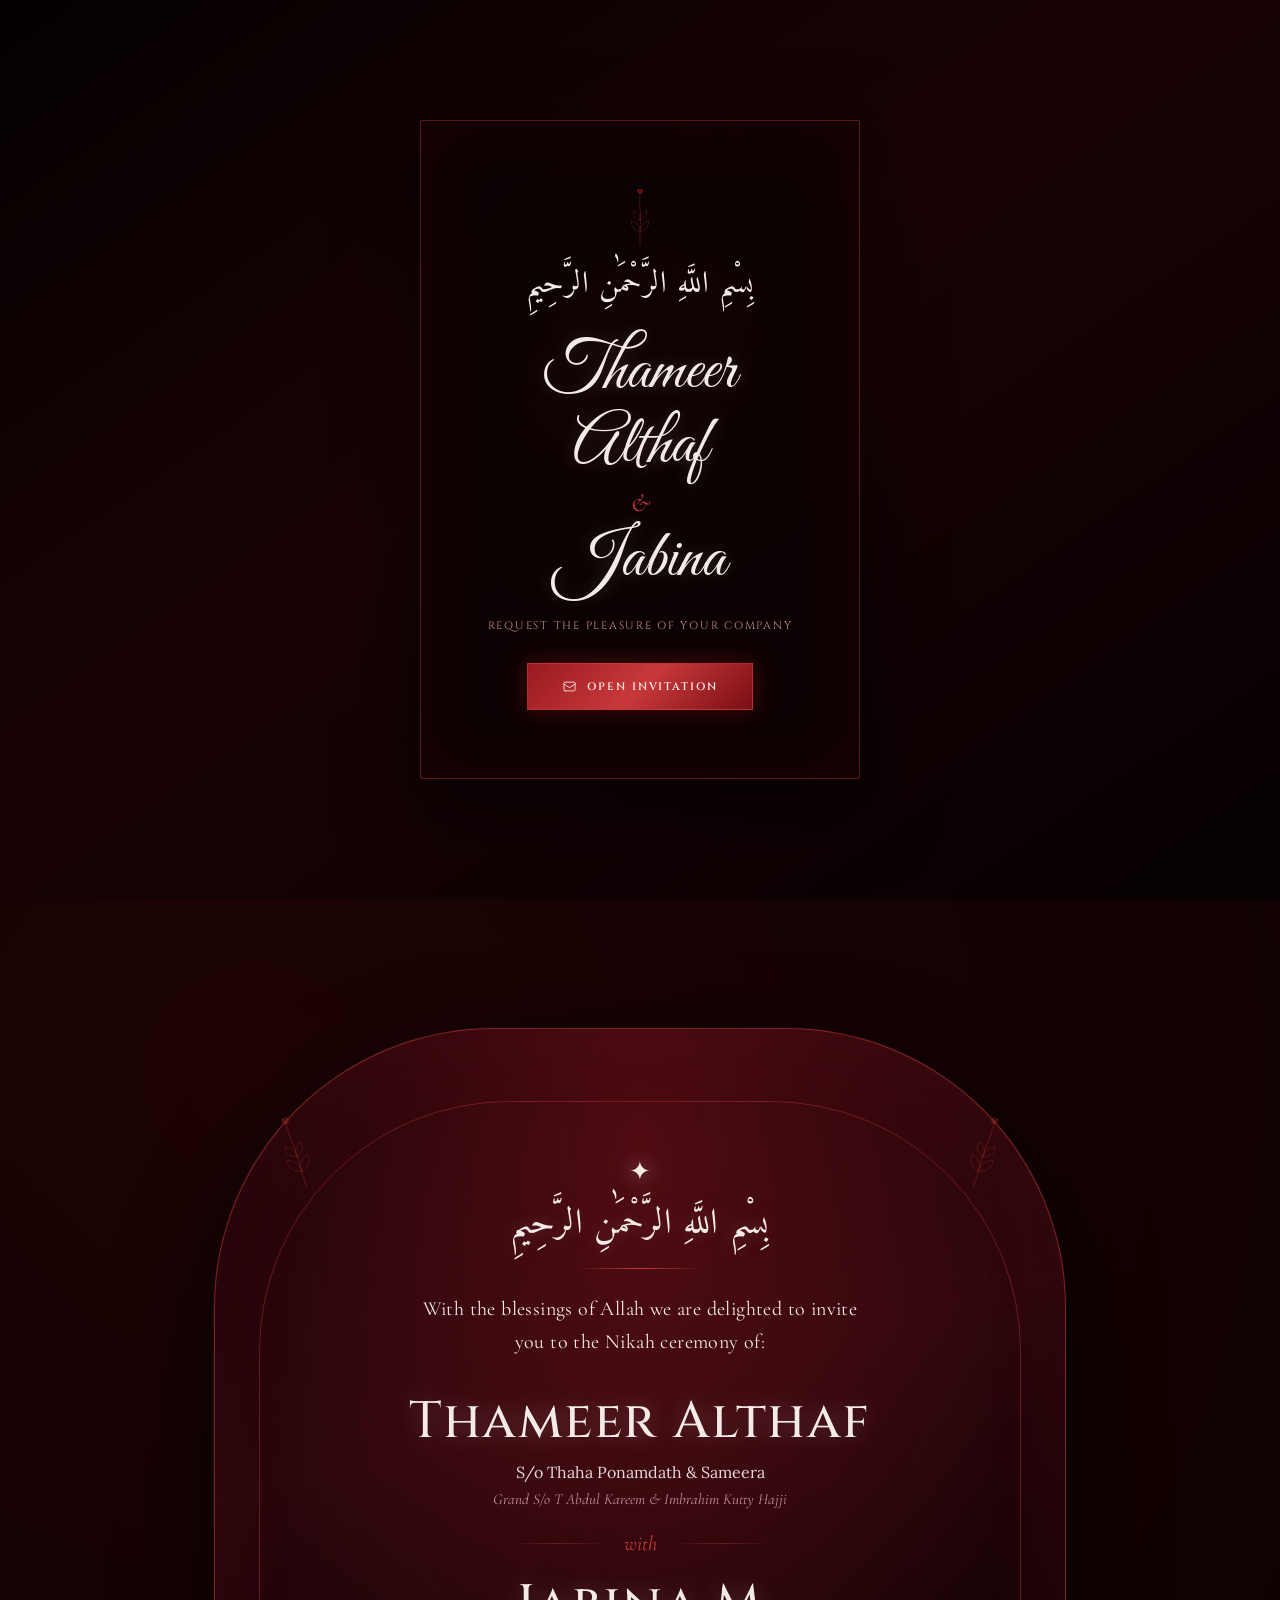
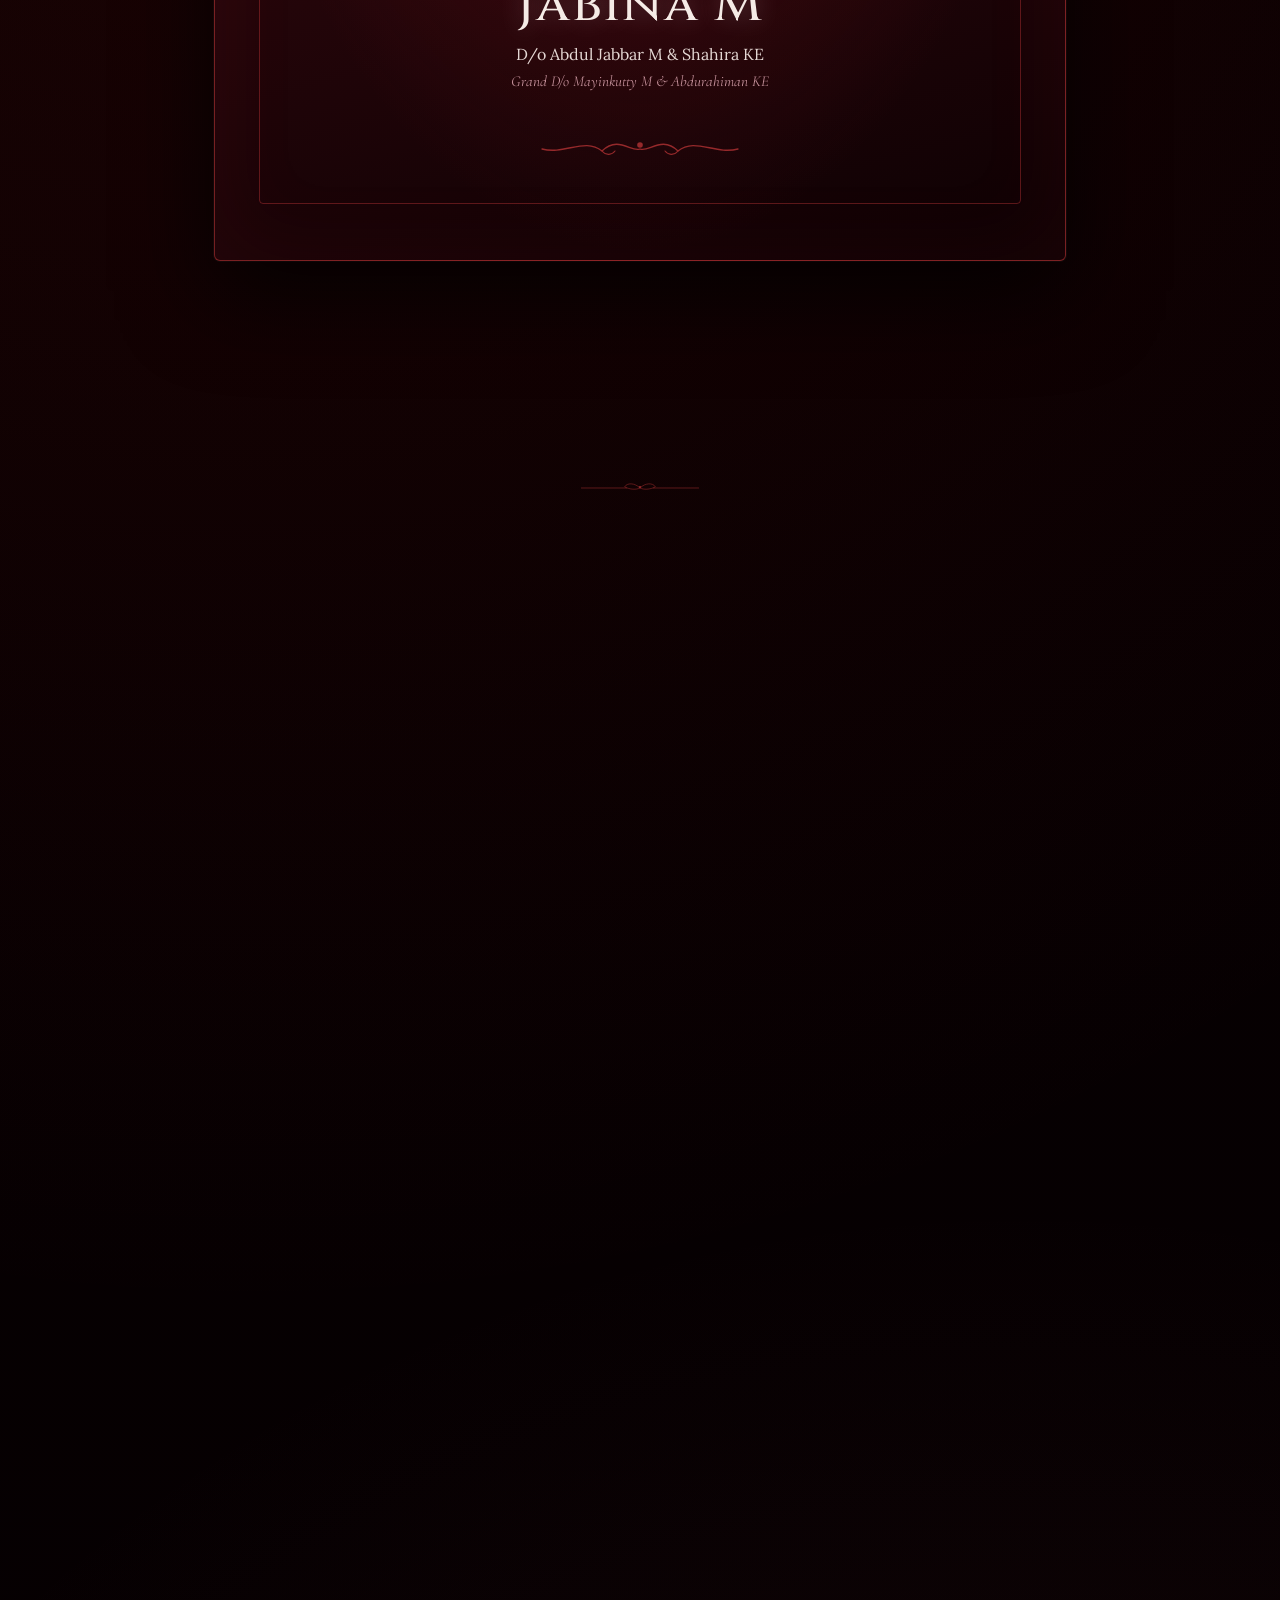
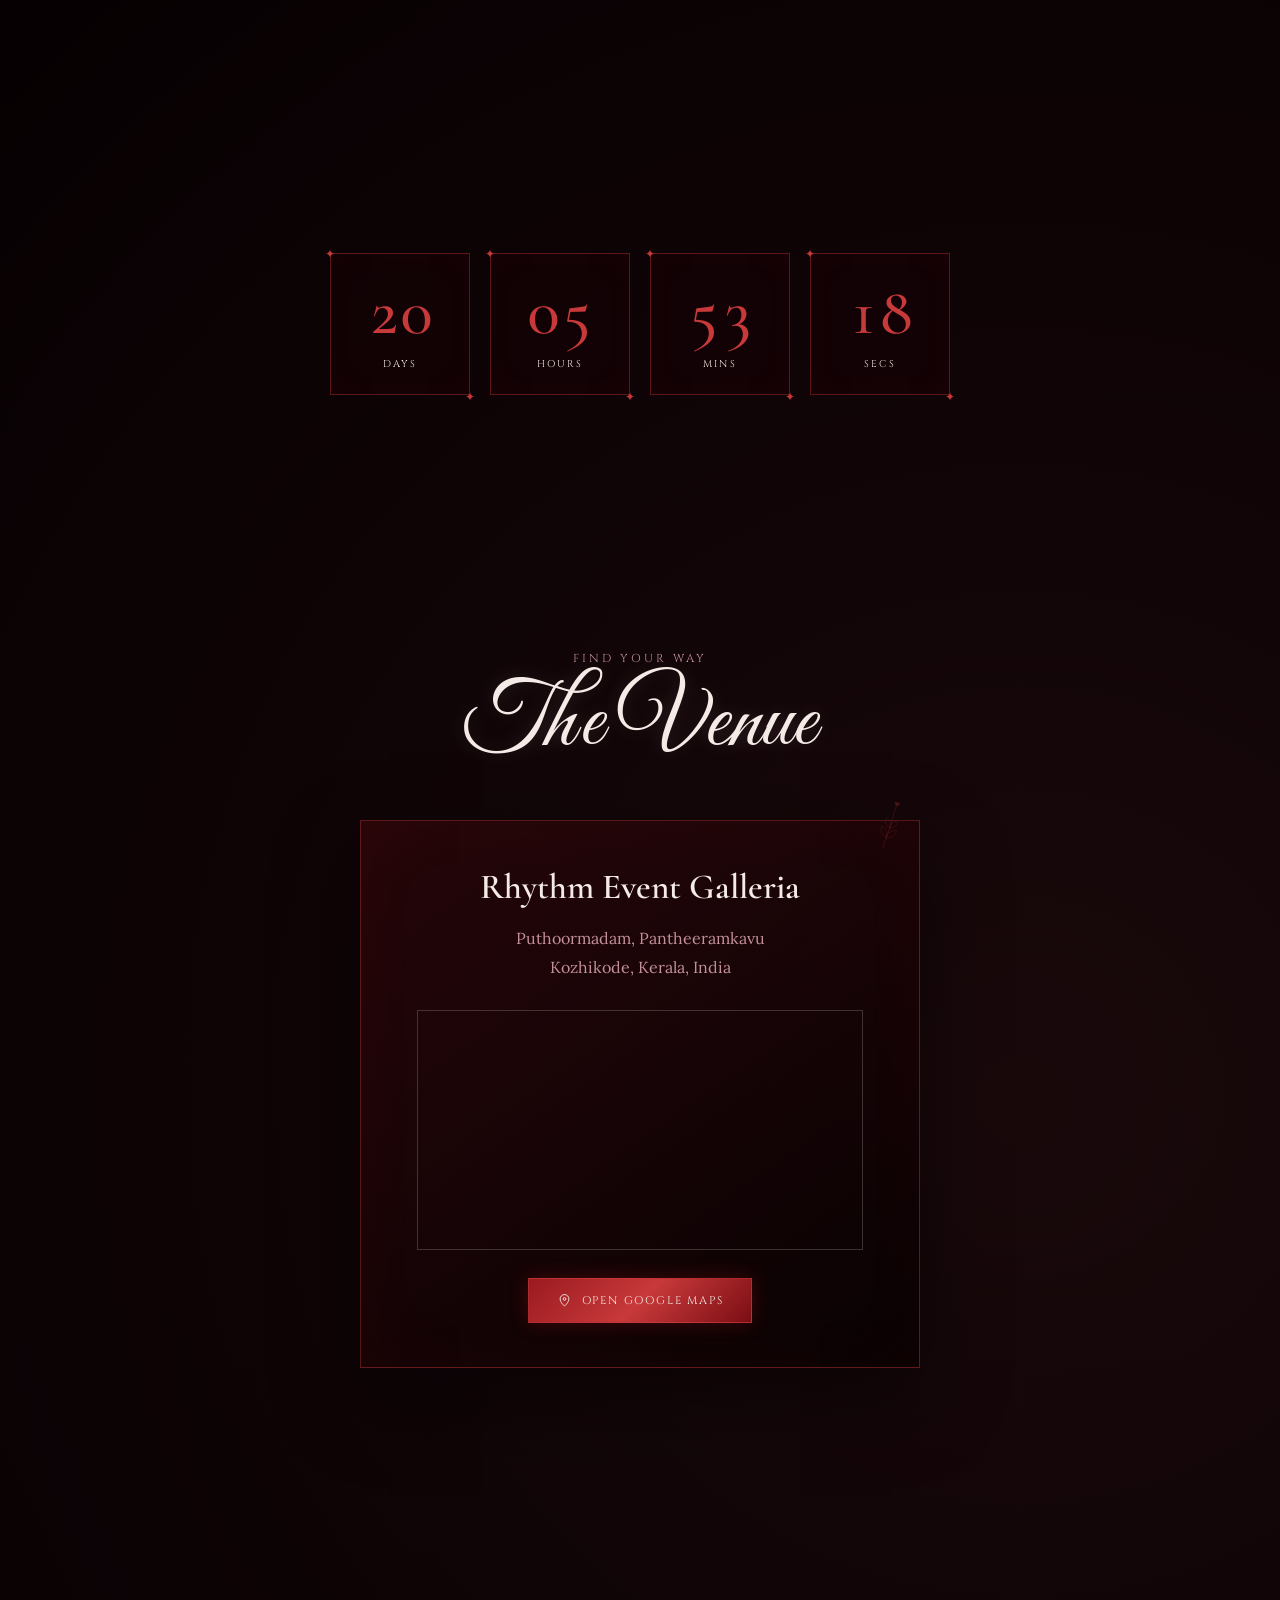
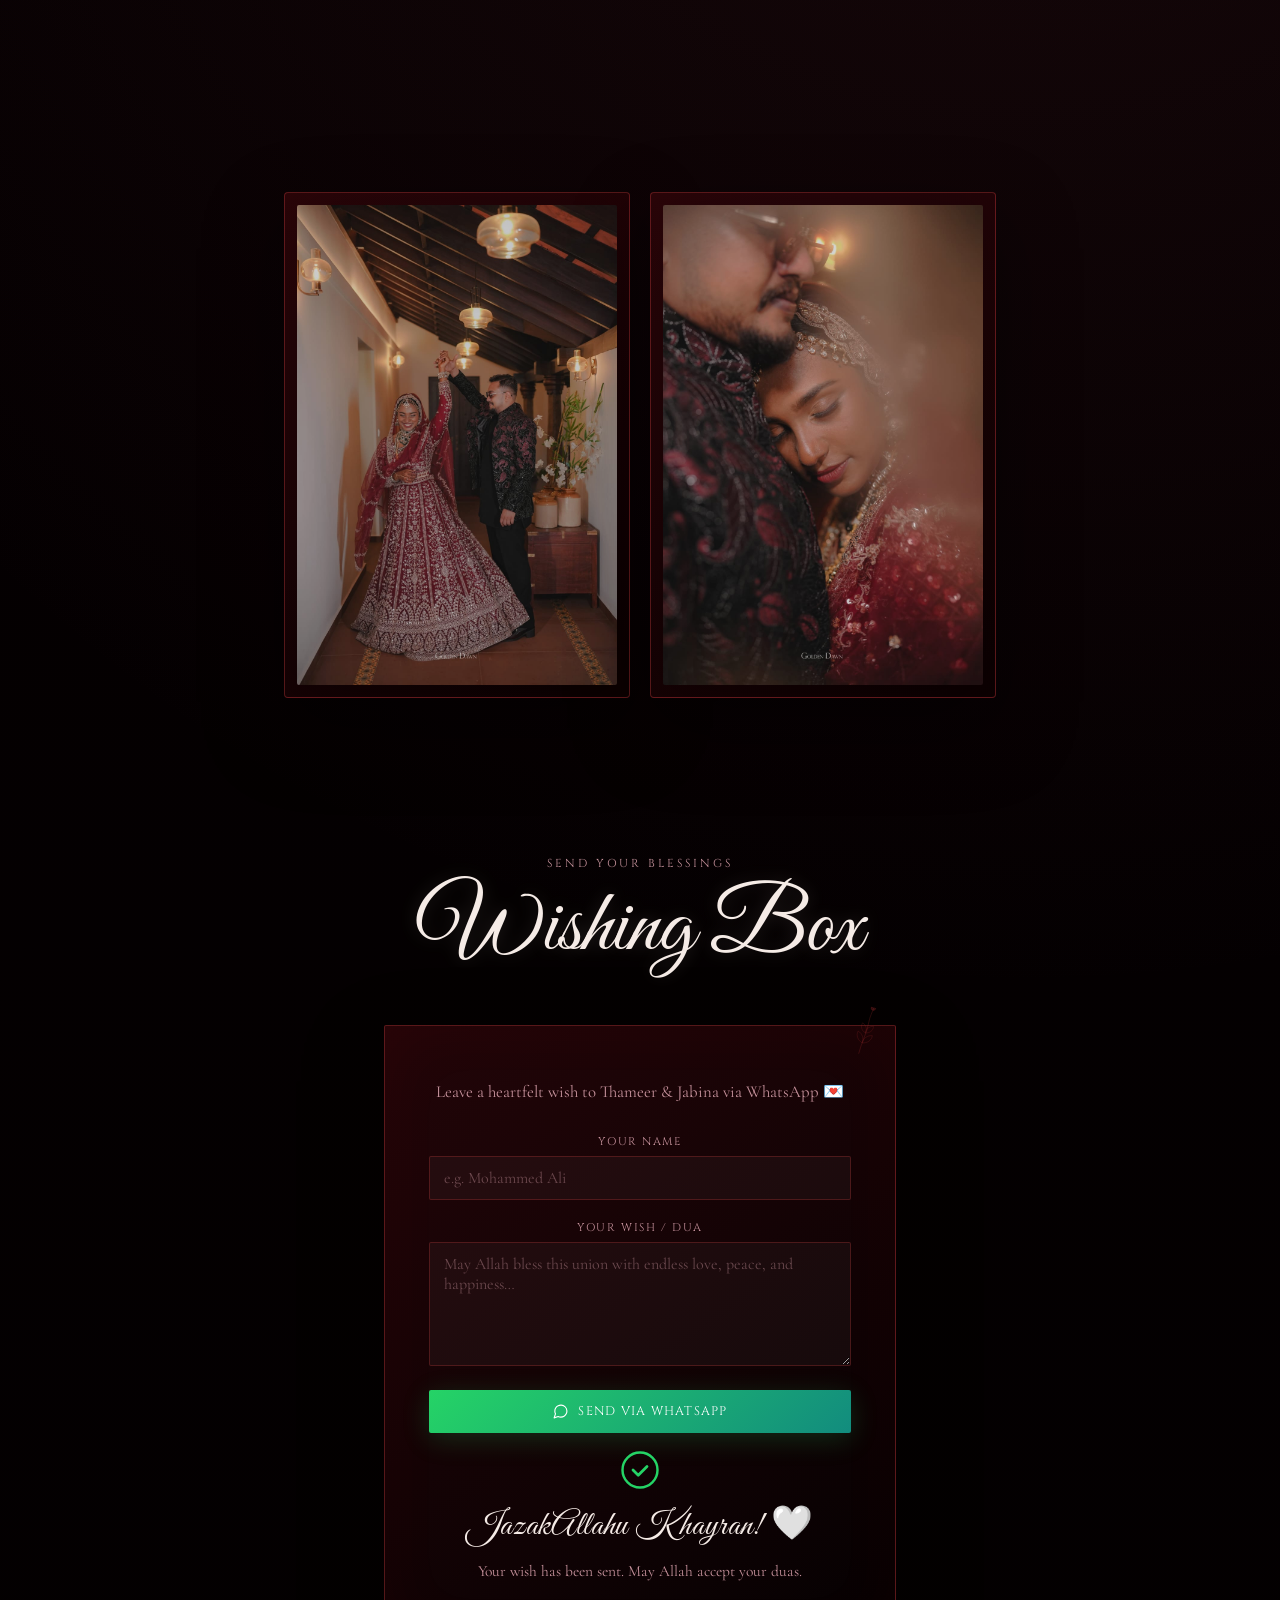
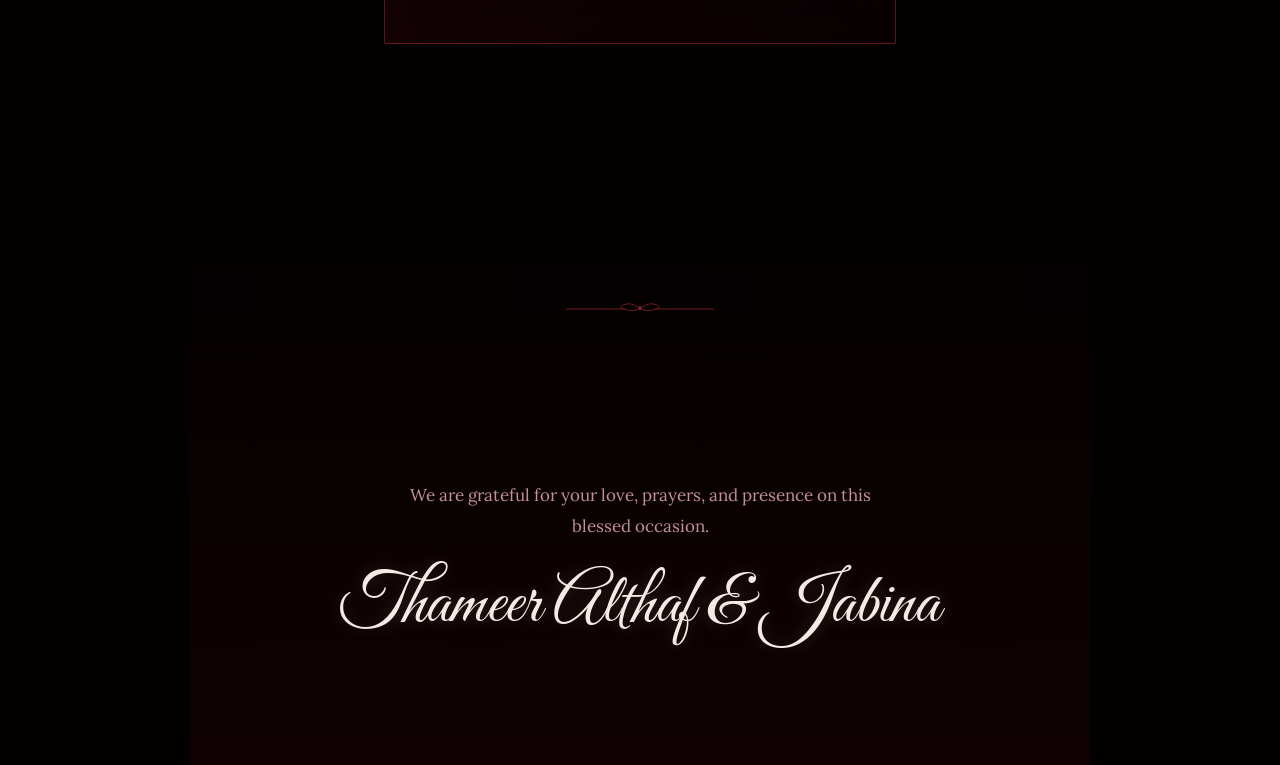
==== index.html @ 4e99a22b "first" ====
<!DOCTYPE html>
<html lang="en">

<head>
  <meta charset="UTF-8">
  <meta name="viewport" content="width=device-width, initial-scale=1.0">
  <title>Thameer Althaf &amp; Jabina — Wedding Invitation</title>
  <meta name="description"
    content="Wedding invitation for the Nikah ceremony of Thameer Althaf and Jabina at Rhythm Event Galleria, Puthoormadam, Pantheeramkavu, Kozhikode — Saturday, 26th December 2026, 5:00 PM – 9:30 PM">

  <!-- Open Graph -->
  <meta property="og:type" content="website">
  <meta property="og:url" content="https://thameer-jabina.skenllp.com/">
  <meta property="og:title" content="Thameer Althaf &amp; Jabina — Wedding Invitation">
  <meta property="og:description" content="Wedding invitation for the Nikah ceremony of Thameer Althaf and Jabina — Saturday, 26th December 2026, 5:00 PM – 9:30 PM">
  <meta property="og:image" content="23.jpeg">
  <meta property="og:image:width" content="1200">
  <meta property="og:image:height" content="630">

  <!-- Twitter -->
  <meta property="twitter:card" content="summary_large_image">
  <meta property="twitter:url" content="https://thameer-jabina.skenllp.com/">
  <meta property="twitter:title" content="Thameer Althaf &amp; Jabina — Wedding Invitation">
  <meta property="twitter:description" content="Wedding invitation for the Nikah ceremony of Thameer Althaf and Jabina — Saturday, 26th December 2026, 5:00 PM – 9:30 PM">
  <meta property="twitter:image" content="23.jpeg">

  <link rel="preconnect" href="https://fonts.googleapis.com">
  <link rel="preconnect" href="https://fonts.gstatic.com" crossorigin>
  <link
    href="https://fonts.googleapis.com/css2?family=Amiri:ital@0;1&family=Cinzel:wght@400;500;600&family=Cormorant+Garamond:ital,wght@0,400;0,500;0,600;1,400&family=Great+Vibes&family=Lora:ital,wght@0,400;0,500;1,400&display=swap"
    rel="stylesheet">

  <link rel="stylesheet" href="style.css">
</head>

<body>

  <!-- ============ REUSABLE BOTANICAL LINE-ART MOTIFS ============ -->
  <svg width="0" height="0" style="position:absolute" aria-hidden="true">
    <defs>
      <symbol id="sprig-motif" viewBox="0 0 120 200">
        <path d="M60 194 C 57 150, 66 108, 60 66 C 56 38, 62 18, 60 4" fill="none" stroke="currentColor"
          stroke-width="1.4" stroke-linecap="round" />
        <path d="M60 150 C 40 145, 27 129, 30 110 C 49 114, 61 130, 60 150 Z" fill="none" stroke="currentColor"
          stroke-width="1.15" stroke-linejoin="round" />
        <path d="M60 150 C 80 145, 93 129, 90 110 C 71 114, 59 130, 60 150 Z" fill="none" stroke="currentColor"
          stroke-width="1.15" stroke-linejoin="round" />
        <path d="M60 108 C 43 104, 33 90, 37 73 C 54 78, 63 93, 60 108 Z" fill="none" stroke="currentColor"
          stroke-width="1.1" stroke-linejoin="round" />
        <path d="M60 108 C 77 104, 87 90, 83 73 C 66 78, 57 93, 60 108 Z" fill="none" stroke="currentColor"
          stroke-width="1.1" stroke-linejoin="round" />
        <g>
          <ellipse cx="60" cy="4" rx="5.5" ry="9.5" fill="none" stroke="currentColor" stroke-width="0.95" />
          <ellipse cx="60" cy="4" rx="5.5" ry="9.5" fill="none" stroke="currentColor" stroke-width="0.95"
            transform="rotate(72 60 4)" />
          <ellipse cx="60" cy="4" rx="5.5" ry="9.5" fill="none" stroke="currentColor" stroke-width="0.95"
            transform="rotate(144 60 4)" />
          <ellipse cx="60" cy="4" rx="5.5" ry="9.5" fill="none" stroke="currentColor" stroke-width="0.95"
            transform="rotate(216 60 4)" />
          <ellipse cx="60" cy="4" rx="5.5" ry="9.5" fill="none" stroke="currentColor" stroke-width="0.95"
            transform="rotate(288 60 4)" />
          <circle cx="60" cy="4" r="2.1" fill="currentColor" stroke="none" />
        </g>
      </symbol>

      <symbol id="divider-motif" viewBox="0 0 200 24">
        <line x1="0" y1="12" x2="78" y2="12" stroke="currentColor" stroke-width="1" />
        <line x1="122" y1="12" x2="200" y2="12" stroke="currentColor" stroke-width="1" />
        <path d="M100 12 C 91 3, 78 3, 74 10 C 83 15, 94 15, 100 12 Z" fill="none" stroke="currentColor"
          stroke-width="1" />
        <path d="M100 12 C 109 3, 122 3, 126 10 C 117 15, 106 15, 100 12 Z" fill="none" stroke="currentColor"
          stroke-width="1" />
        <circle cx="100" cy="10.5" r="2.1" fill="currentColor" stroke="none" />
      </symbol>
    </defs>
  </svg>

  <!-- ============ SPLASH OVERLAY ============ -->
  <div class="splash-overlay" id="splashOverlay" role="dialog" aria-modal="true" aria-label="Wedding invitation">
    <div class="splash-card">
      <svg class="splash-sprig" width="34" height="58" aria-hidden="true">
        <use href="#sprig-motif" />
      </svg>
      <p class="splash-bismillah">بِسْمِ اللَّهِ الرَّحْمَٰنِ الرَّحِيمِ</p>
      <div class="splash-names">
        <span class="splash-name">Thameer Althaf</span>
        <span class="splash-amp">&amp;</span>
        <span class="splash-name">Jabina</span>
      </div>
      <p class="splash-tagline">Request the Pleasure of Your Company</p>
      <button class="splash-btn" id="openInvitationBtn">
        <svg width="15" height="15" viewBox="0 0 24 24" fill="none" aria-hidden="true">
          <path d="M3 8l7.89 5.26a2 2 0 002.22 0L21 8M5 19h14a2 2 0 002-2V7a2 2 0 00-2-2H5a2 2 0 00-2 2v10a2 2 0 002 2z"
            stroke="currentColor" stroke-width="1.4" stroke-linecap="round" stroke-linejoin="round" />
        </svg>
        Open Invitation
      </button>
    </div>
  </div>

  <!-- ============ FALLING FLOWERS ============ -->
  <div class="flower-field" id="flowerField" aria-hidden="true"></div>

  <!-- ============ HERO ============ -->
  <section class="hero" id="hero">
    <!-- Corner brackets (rashid-salma style) -->
    <!-- <div class="hero-corner hero-corner--tl" aria-hidden="true"></div>
    <div class="hero-corner hero-corner--tr" aria-hidden="true"></div>
    <div class="hero-corner hero-corner--bl" aria-hidden="true"></div>
    <div class="hero-corner hero-corner--br" aria-hidden="true"></div> -->

    <!-- Ambient shimmer particles -->
    <div class="hero-ambient" aria-hidden="true"></div>

    <svg class="hero-sprig hero-sprig--left" aria-hidden="true">
      <use href="#sprig-motif" />
    </svg>
    <svg class="hero-sprig hero-sprig--right" aria-hidden="true">
      <use href="#sprig-motif" />
    </svg>

    <div class="hero-content">
      <p class="bismillah-arabic">بِسْمِ اللَّهِ الرَّحْمَٰنِ الرَّحِيمِ</p>
      <p class="bismillah-en">In the name of Allah, the Most Gracious, the Most Merciful</p>

      <svg class="glyph-divider" aria-hidden="true">
        <use href="#divider-motif" />
      </svg>

      <p class="eyebrow">Wedding Invitation</p>

      <h1 class="names">
        <span class="name-block">
          <span class="name-text">Thameer Althaf</span>
        </span>
        <span class="amp">&amp;</span>
        <span class="name-block">
          <span class="name-text">Jabina</span>
        </span>
      </h1>

      <div class="hero-date">
        <p class="date-en">Saturday · 26th December 2026</p>
      </div>
    </div>

    <div class="scroll-cue" aria-hidden="true">
      <span></span>
      <p>Scroll</p>
    </div>
  </section>

  <!-- ============ NIKAH CEREMONY INVITATION CARD (MATCHING WEDDING CARD) ============ -->
  <section class="section invitation-arch-section" id="invitation-card">
    <div class="invitation-arch-card reveal">
      <div class="arch-inner-border">
        <!-- Botanical flourish top corners -->
        <svg class="arch-sprig-tl" aria-hidden="true">
          <use href="#sprig-motif" />
        </svg>
        <svg class="arch-sprig-tr" aria-hidden="true">
          <use href="#sprig-motif" />
        </svg>

        <!-- Star pinnacle -->
        <div class="arch-star-pinnacle">✦</div>

        <!-- Bismillah calligraphy -->
        <p class="arch-bismillah-text">بِسْمِ اللَّهِ الرَّحْمَٰنِ الرَّحِيمِ</p>

        <div class="arch-rule-divider"></div>

        <p class="arch-invite-text">
          With the blessings of Allah we are delighted to invite you to the Nikah ceremony of:
        </p>

        <!-- Groom -->
        <div class="arch-person-block">
          <h2 class="arch-person-name">Thameer Althaf</h2>
          <p class="arch-person-parents">S/o Thaha Ponamdath &amp; Sameera</p>
          <p class="arch-person-grandparents">Grand S/o T Abdul Kareem &amp; Imbrahim Kutty Hajji</p>
        </div>

        <!-- Connector -->
        <div class="arch-with-row">
          <span class="arch-with-line"></span>
          <span class="arch-with-label">with</span>
          <span class="arch-with-line"></span>
        </div>

        <!-- Bride -->
        <div class="arch-person-block">
          <h2 class="arch-person-name">Jabina M</h2>
          <p class="arch-person-parents">D/o Abdul Jabbar M &amp; Shahira KE</p>
          <p class="arch-person-grandparents">Grand D/o Mayinkutty M &amp; Abdurahiman KE</p>
        </div>

        <!-- Bottom scroll / filigree -->
        <div class="arch-bottom-scroll-decor" aria-hidden="true">
          <svg width="220" height="32" viewBox="0 0 220 32" fill="none">
            <path d="M12 22 C 35 28, 55 10, 72 24 C 88 8, 102 26, 110 22 C 118 26, 132 8, 148 24 C 165 10, 185 28, 208 22" stroke="currentColor" stroke-width="1.3" stroke-linecap="round"/>
            <circle cx="110" cy="18" r="2.8" fill="currentColor"/>
            <path d="M72 24 C 76 29, 82 28, 85 24" stroke="currentColor" stroke-width="1.1" stroke-linecap="round"/>
            <path d="M148 24 C 144 29, 138 28, 135 24" stroke="currentColor" stroke-width="1.1" stroke-linecap="round"/>
          </svg>
        </div>
      </div>
    </div>
  </section>

  <!-- ============ INVITATION LINE ============ -->
  <section class="invite-note">
    <svg class="glyph-divider small" aria-hidden="true">
      <use href="#divider-motif" />
    </svg>
    <p>
      With hearts full of gratitude and joy, we invite you to witness our union
      &mdash; a sacred beginning, blessed by family and cherished by all those we hold dear.
    </p>
  </section>

  <!-- ============ THE OCCASION ============ -->
  <section class="section occasion" id="occasion">
    <p class="section-eyebrow">Join Us On Our Special Day</p>
    <h2 class="section-title">Marriage Function</h2>

    <!-- Nikkah Card -->
    <div class="occasion-card reveal">
      <svg class="card-corner-sprig" aria-hidden="true">
        <use href="#sprig-motif" />
      </svg>
      <p class="occasion-event-title">Nikah Ceremony &amp; Reception</p>

      <div class="occasion-row">
        <div class="occasion-icon">
          <svg width="20" height="20" viewBox="0 0 24 24" fill="none">
            <rect x="3" y="4" width="18" height="18" rx="2" stroke="currentColor" stroke-width="1.4" />
            <path d="M3 10h18M8 2v4M16 2v4" stroke="currentColor" stroke-width="1.4" stroke-linecap="round" />
          </svg>
        </div>
        <div>
          <p class="occasion-label">Date</p>
          <p class="occasion-value">Saturday, 26th December 2026</p>
        </div>
      </div>

      <div class="occasion-divider"></div>

      <div class="occasion-row">
        <div class="occasion-icon">
          <svg width="20" height="20" viewBox="0 0 24 24" fill="none">
            <path d="M12 6v6l4 2" stroke="currentColor" stroke-width="1.5" stroke-linecap="round" />
            <circle cx="12" cy="12" r="9" stroke="currentColor" stroke-width="1.5" />
          </svg>
        </div>
        <div>
          <p class="occasion-label">Time</p>
          <p class="occasion-value">05:00 PM – 09:30 PM</p>
        </div>
      </div>

      <div class="occasion-divider"></div>

      <div class="occasion-row">
        <div class="occasion-icon">
          <svg width="20" height="20" viewBox="0 0 24 24" fill="none">
            <path d="M3 9l9-7 9 7v11a2 2 0 01-2 2H5a2 2 0 01-2-2V9z" stroke="currentColor" stroke-width="1.4"
              stroke-linejoin="round" />
            <path d="M9 22V12h6v10" stroke="currentColor" stroke-width="1.4" stroke-linejoin="round" />
          </svg>
        </div>
        <div>
          <p class="occasion-label">Venue</p>
          <p class="occasion-value">Rhythm Event Galleria</p>
          <p class="occasion-venue-sub">Puthoormadam, Pantheeramkavu, Kozhikode</p>
        </div>
      </div>
    </div>
  </section>

  <!-- ============ COUNTDOWN ============ -->
  <section class="section countdown" id="countdown">
    <p class="section-eyebrow">Until We Say &ldquo;Qabul&rdquo;</p>
    <h2 class="section-title">Counting Down</h2>

    <div class="countdown-grid reveal" id="countdownGrid">
      <div class="count-box">
        <span class="count-num" id="cd-days">00</span>
        <span class="count-label">Days</span>
      </div>
      <div class="count-box">
        <span class="count-num" id="cd-hours">00</span>
        <span class="count-label">Hours</span>
      </div>
      <div class="count-box">
        <span class="count-num" id="cd-mins">00</span>
        <span class="count-label">Mins</span>
      </div>
      <div class="count-box">
        <span class="count-num" id="cd-secs">00</span>
        <span class="count-label">Secs</span>
      </div>
    </div>
  </section>

  <!-- ============ VENUE ============ -->
  <section class="section venue" id="venue">
    <p class="section-eyebrow">Find Your Way</p>
    <h2 class="section-title">The Venue</h2>

    <div class="venue-card reveal">
      <svg class="card-corner-sprig" aria-hidden="true">
        <use href="#sprig-motif" />
      </svg>
      <p class="venue-name">Rhythm Event Galleria</p>
      <p class="venue-address">
        Puthoormadam, Pantheeramkavu<br>Kozhikode, Kerala, India
      </p>

      <!-- Embedded Google Map -->
      <iframe class="venue-map" 
        src="https://maps.google.com/maps?q=Rhythm+Event+Galleria,+Puthoormadam,+Pantheeramkavu,+Kozhikode&amp;t=&amp;z=15&amp;ie=UTF8&amp;iwloc=&amp;output=embed" 
        allowfullscreen="" 
        loading="lazy" 
        referrerpolicy="no-referrer-when-downgrade">
      </iframe>

      <a class="maps-btn" href="https://maps.app.goo.gl/sMF4HsxjZeJj6wsJ9" target="_blank" rel="noopener">
        <svg width="15" height="15" viewBox="0 0 24 24" fill="none">
          <path d="M12 21s7-6.1 7-11.5A7 7 0 0 0 5 9.5C5 14.9 12 21 12 21Z" stroke="currentColor" stroke-width="1.5"
            stroke-linejoin="round" />
          <circle cx="12" cy="9.5" r="2.2" stroke="currentColor" stroke-width="1.5" />
        </svg>
        Open Google Maps
      </a>
    </div>
  </section>

  <!-- ============ COUPLES MOMENTS ============ -->
  <section class="section couples-section" id="couple">
    <p class="section-eyebrow">A Blessed Union</p>
    <h2 class="section-title">Thameer &amp; Jabina</h2>
    <div class="couples-gallery reveal">
      <div class="couples-img-container">
        <img src="23.jpeg" alt="Thameer Althaf &amp; Jabina" class="couples-img">
      </div>
      <div class="couples-img-container secondary-img">
        <img src="234.jpeg" alt="Thameer Althaf &amp; Jabina" class="couples-img">
      </div>
    </div>
  </section>

  <!-- ============ WISHING BOX ============ -->
  <section class="section wish-section" id="wishes">
    <p class="section-eyebrow">Send Your Blessings</p>
    <h2 class="section-title">Wishing Box</h2>

    <div class="wish-card reveal">
      <svg class="card-corner-sprig" aria-hidden="true">
        <use href="#sprig-motif" />
      </svg>

      <p class="wish-intro">
        Leave a heartfelt wish to Thameer &amp; Jabina via WhatsApp 💌
      </p>

      <form class="wish-form" id="wishForm" novalidate>
        <div class="wish-field">
          <label class="wish-label" for="wishName">Your Name</label>
          <input
            class="wish-input"
            type="text"
            id="wishName"
            name="name"
            placeholder="e.g. Mohammed Ali"
            autocomplete="name"
            required
          >
        </div>

        <div class="wish-field">
          <label class="wish-label" for="wishMessage">Your Wish / Dua</label>
          <textarea
            class="wish-input wish-textarea"
            id="wishMessage"
            name="message"
            rows="5"
            placeholder="May Allah bless this union with endless love, peace, and happiness…"
            required
          ></textarea>
        </div>

        <button class="wish-submit" type="submit" id="wishSubmitBtn">
          <svg width="17" height="17" viewBox="0 0 24 24" fill="none" aria-hidden="true">
            <path d="M21 11.5a8.38 8.38 0 01-.9 3.8 8.5 8.5 0 01-7.6 4.7 8.38 8.38 0 01-3.8-.9L3 21l1.9-5.7a8.38 8.38 0 01-.9-3.8 8.5 8.5 0 014.7-7.6 8.38 8.38 0 013.8-.9h.5a8.48 8.48 0 018 8v.5z"
              stroke="currentColor" stroke-width="1.6" stroke-linecap="round" stroke-linejoin="round"/>
          </svg>
          Send via WhatsApp
        </button>
      </form>

      <div class="wish-success" id="wishSuccess" aria-live="polite" hidden>
        <svg width="42" height="42" viewBox="0 0 24 24" fill="none" aria-hidden="true">
          <circle cx="12" cy="12" r="10" stroke="currentColor" stroke-width="1.4"/>
          <path d="M8 12l3 3 5-5" stroke="currentColor" stroke-width="1.6" stroke-linecap="round" stroke-linejoin="round"/>
        </svg>
        <p class="wish-success-title">JazakAllahu Khayran! 🤍</p>
        <p class="wish-success-sub">Your wish has been sent. May Allah accept your duas.</p> 
      </div>
    </div>
  </section>

  <!-- ============ THANK YOU ============ -->
  <footer class="section thankyou">
    <svg class="glyph-divider" aria-hidden="true">
      <use href="#divider-motif" />
    </svg>
    <h2 class="section-title">Thank You</h2>
    <p class="thankyou-text">
      We are grateful for your love, prayers, and presence on this blessed occasion.
    </p>
    <p class="thankyou-names">Thameer Althaf &amp; Jabina</p>
  </footer>

  <!-- ============ BACKGROUND MUSIC ============ -->
  <audio id="bgMusic" src="music.mp3" loop preload="auto"></audio>

  <!-- ============ FLOATING MUSIC TOGGLE ============ -->
  <button class="music-btn" id="musicBtn" aria-label="Pause music" title="Toggle music">
    <svg class="music-icon music-icon--on" width="20" height="20" viewBox="0 0 24 24" fill="none" aria-hidden="true">
      <path d="M9 18V6l12-2v12" stroke="currentColor" stroke-width="1.6" stroke-linecap="round"
        stroke-linejoin="round" />
      <circle cx="6" cy="18" r="3" stroke="currentColor" stroke-width="1.6" />
      <circle cx="18" cy="16" r="3" stroke="currentColor" stroke-width="1.6" />
    </svg>
    <svg class="music-icon music-icon--off" width="20" height="20" viewBox="0 0 24 24" fill="none" aria-hidden="true"
      style="display:none">
      <path d="M9 18V6l12-2v12" stroke="currentColor" stroke-width="1.6" stroke-linecap="round"
        stroke-linejoin="round" />
      <circle cx="6" cy="18" r="3" stroke="currentColor" stroke-width="1.6" />
      <circle cx="18" cy="16" r="3" stroke="currentColor" stroke-width="1.6" />
      <line x1="3" y1="3" x2="21" y2="21" stroke="currentColor" stroke-width="1.6" stroke-linecap="round" />
    </svg>
    <span class="music-ring" id="musicRing"></span>
  </button>

  <script src="script.js"></script>
</body>

</html>
---- style.css ----
/* ==========================================================================
   TOKENS — Dark Maroon / Crimson / Ivory  (rashid-salma theme)
   ========================================================================== */
:root {
  --bg:           #030001;
  --panel:        rgba(42, 6, 10, 0.82);
  --panel-soft:   rgba(20, 3, 6, 0.90);
  --gold:         #C8393A;          /* crimson accent  */
  --gold-soft:    #F5EBE6;          /* ivory headings  */
  --text:         #F0E4E0;          /* body text       */
  --muted:        #C4909A;          /* secondary text  */
  --line:         rgba(200, 57, 58, 0.40);  /* borders  */

  /* legacy aliases kept so existing selectors still compile */
  --card:         rgba(42, 6, 10, 0.82);
  --card-border:  rgba(200, 57, 58, 0.40);
  --ink:          #F0E4E0;
  --ink-soft:     #C4909A;
  --ink-faint:    #C4909A;
  --accent:       #C8393A;
  --accent-deep:  #9a1a20;
  --accent-pale:  rgba(200, 57, 58, 0.30);
  --cream:        rgba(200, 57, 58, 0.20);
  --gold-bright:  #e05050;

  --font-display: 'Great Vibes', cursive;
  --font-eyebrow: 'Cinzel', serif;
  --font-body:    'Lora', serif;
  --font-sub:     'Cormorant Garamond', serif;
  --font-arabic:  'Amiri', serif;

  --section-pad: clamp(72px, 12vw, 128px);
}

/* ==========================================================================
   RESET
   ========================================================================== */
*, *::before, *::after { margin: 0; padding: 0; box-sizing: border-box; }
html  { scroll-behavior: smooth; }
a     { color: inherit; text-decoration: none; }
button { font: inherit; }

body {
  background:
    radial-gradient(circle at 20% 15%, rgba(230, 33, 23, 0.10), transparent 30%),
    radial-gradient(circle at 80% 60%, rgba(168, 67, 80, 0.12), transparent 34%),
    linear-gradient(180deg, #080002 0%, #030001 100%);
  color: var(--text);
  font-family: var(--font-body);
  overflow-x: hidden;
  position: relative;
  min-width: 320px;
}

@media (prefers-reduced-motion: reduce) {
  html { scroll-behavior: auto; }
  * {
    animation-duration: 0.001ms !important;
    animation-iteration-count: 1 !important;
    transition-duration: 0.001ms !important;
  }
}

/* ==========================================================================
   SPLASH OVERLAY
   ========================================================================== */
.splash-overlay {
  position: fixed;
  inset: 0;
  z-index: 9999;
  background:
    radial-gradient(circle at 50% 40%, rgba(230, 33, 23, 0.10), transparent 34%),
    linear-gradient(145deg, #040000, #1a0306 45%, #050001);
  display: flex;
  align-items: center;
  justify-content: center;
  transition: opacity 0.7s ease, visibility 0.7s ease;
}

.splash-overlay.hidden {
  opacity: 0;
  visibility: hidden;
  pointer-events: none;
}

.splash-card {
  position: relative;
  background: linear-gradient(rgba(12, 2, 3, 0.92), rgba(12, 2, 3, 0.92)),
              repeating-linear-gradient(90deg, transparent, transparent 18px, rgba(230, 33, 23, 0.03) 19px);
  border: 1px solid var(--line);
  border-radius: 2px;
  padding: clamp(44px, 8vw, 68px) clamp(32px, 7vw, 56px);
  max-width: 440px;
  width: calc(100% - 40px);
  text-align: center;
  display: flex;
  flex-direction: column;
  align-items: center;
  box-shadow: 0 24px 80px rgba(0, 0, 0, 0.72), inset 0 0 70px rgba(230, 33, 23, 0.07);
  animation: splashCardIn 0.7s cubic-bezier(0.22, 1, 0.36, 1) both;
}

@keyframes splashCardIn {
  from { opacity: 0; transform: translateY(24px) scale(0.97); }
  to   { opacity: 1; transform: translateY(0) scale(1); }
}

.splash-sprig {
  color: var(--gold);
  margin-bottom: 14px;
  opacity: 0.7;
}

.splash-bismillah {
  font-family: var(--font-arabic);
  font-size: clamp(1.4rem, 5vw, 1.9rem);
  color: var(--gold-soft);
  direction: rtl;
  line-height: 1.6;
  margin-bottom: 26px;
  letter-spacing: 0.02em;
}

.splash-names {
  display: flex;
  flex-direction: column;
  align-items: center;
  margin-bottom: 20px;
}

.splash-name {
  font-family: var(--font-display);
  font-size: clamp(2.8rem, 10vw, 4.2rem);
  font-weight: 400;
  color: var(--gold-soft);
  line-height: 1.1;
  text-shadow: 0 0 18px rgba(245, 235, 230, 0.20);
}

.splash-amp {
  font-family: var(--font-sub);
  font-size: clamp(1.3rem, 4vw, 1.6rem);
  color: var(--gold);
  font-style: italic;
  line-height: 1.6;
}

.splash-tagline {
  font-family: var(--font-eyebrow);
  font-size: clamp(0.58rem, 2vw, 0.68rem);
  letter-spacing: 0.16em;
  color: var(--muted);
  text-transform: uppercase;
  margin-bottom: 30px;
}

.splash-btn {
  display: inline-flex;
  align-items: center;
  gap: 10px;
  color: #F5EBE6;
  border: 1px solid rgba(200, 57, 58, 0.60);
  background: linear-gradient(135deg, #9a1a20, #C8393A, #7a0e14);
  box-shadow: 0 0 24px rgba(230, 33, 23, 0.28);
  border-radius: 0;
  padding: 15px 34px;
  font-family: var(--font-eyebrow);
  font-size: 0.68rem;
  font-weight: 600;
  letter-spacing: 0.18em;
  text-transform: uppercase;
  cursor: pointer;
  transition: transform 0.24s ease, box-shadow 0.24s ease;
}

.splash-btn:hover {
  transform: translateY(-2px);
  box-shadow: 0 12px 28px rgba(230, 33, 23, 0.35);
}

.splash-btn:active { transform: translateY(0); }

/* ==========================================================================
   FALLING FLOWERS
   ========================================================================== */
.flower-field {
  position: fixed;
  inset: 0;
  z-index: 2;
  pointer-events: none;
  overflow: hidden;
}

.flower {
  position: absolute;
  top: -80px;
  opacity: 0;
  will-change: transform, opacity;
  animation: flowerFall linear infinite;
}

.flower svg {
  display: block;
  animation: flowerSpin linear infinite;
}

@keyframes flowerFall {
  0%   { transform: translateY(0) translateX(0); opacity: 0; }
  5%   { opacity: 0.4; }
  90%  { opacity: 0.25; }
  100% { transform: translateY(115vh) translateX(var(--drift)); opacity: 0; }
}

@keyframes flowerSpin {
  from { transform: rotate(0deg); }
  to   { transform: rotate(360deg); }
}

/* ==========================================================================
   GLYPH DIVIDER
   ========================================================================== */
.glyph-divider {
  display: block;
  width: 148px;
  height: 18px;
  color: var(--gold);
  margin: 0 auto 22px;
  opacity: 0.70;
}

.glyph-divider.small {
  width: 118px;
  margin-bottom: 28px;
}

/* ==========================================================================
   HERO
   ========================================================================== */
.hero {
  position: relative;
  min-height: 100svh;
  display: flex;
  flex-direction: column;
  align-items: center;
  justify-content: center;
  text-align: center;
  padding: 100px 24px 80px;
  overflow: hidden;
  z-index: 1;
  background:
    linear-gradient(180deg,
      rgba(3, 0, 1, 0.60) 0%,
      rgba(3, 0, 1, 0.30) 40%,
      rgba(3, 0, 1, 0.62) 80%,
      #030001 100%),
    radial-gradient(ellipse at 50% 60%, rgba(230, 33, 23, 0.12) 0%, transparent 55%),
    url('rashid.png') no-repeat center center;
  background-size: cover;
}

/* Corner brackets */
.hero-corner {
  position: absolute;
  z-index: 3;
  width: 38px;
  height: 38px;
  border-color: var(--gold);
  opacity: 0.80;
}
.hero-corner--tl { top: 20px; left: 20px;   border-top: 1px solid; border-left: 1px solid; }
.hero-corner--tr { top: 20px; right: 20px;  border-top: 1px solid; border-right: 1px solid; }
.hero-corner--bl { bottom: 20px; left: 20px;  border-bottom: 1px solid; border-left: 1px solid; }
.hero-corner--br { bottom: 20px; right: 20px; border-bottom: 1px solid; border-right: 1px solid; }

/* Ambient shimmer particles */
.hero-ambient {
  position: absolute;
  inset: 0;
  pointer-events: none;
  opacity: 0.28;
  background-image:
    radial-gradient(circle, rgba(245, 235, 230, 0.80) 0 1px, transparent 2px),
    radial-gradient(circle, rgba(200, 57, 58, 0.45)  0 1px, transparent 2px);
  background-size: 120px 120px, 180px 180px;
  animation: heroParticles 38s linear infinite;
}

@keyframes heroParticles {
  from { background-position: 0 0, 0 0; }
  to   { background-position: 220px -520px, -340px -680px; }
}

.hero-sprig {
  position: absolute;
  width: 92px;
  height: 154px;
  color: rgba(200, 57, 58, 0.40);
  opacity: 0.5;
  z-index: 2;
}

.hero-sprig--left  { top: 6%;    left: -18px;  transform: rotate(-8deg); }
.hero-sprig--right { bottom: 4%; right: -18px; transform: rotate(172deg); }

.hero-content {
  position: relative;
  z-index: 3;
  max-width: 760px;
}

/* ── Hero text ── */
.bismillah-arabic {
  font-family: var(--font-arabic);
  font-size: clamp(1.3rem, 4.4vw, 1.9rem);
  color: var(--gold-soft);
  direction: rtl;
  margin-bottom: 8px;
  animation: fadeUp 1s ease 0.1s both;
}

.bismillah-en {
  font-family: var(--font-eyebrow);
  font-size: 0.68rem;
  letter-spacing: 0.18em;
  text-transform: uppercase;
  color: var(--muted);
  font-style: normal;
  margin-bottom: 26px;
  animation: fadeUp 1s ease 0.2s both;
}

.eyebrow {
  font-family: var(--font-eyebrow);
  font-size: 0.68rem;
  letter-spacing: 0.32em;
  text-transform: uppercase;
  color: var(--muted);
  margin-bottom: 18px;
  animation: fadeUp 1s ease 0.3s both;
}

.names { animation: fadeUp 1s ease 0.4s both; }

.name-block { display: block; }

.name-text {
  font-family: var(--font-display);
  font-weight: 400;
  font-size: clamp(3.6rem, 10vw, 6.4rem);
  line-height: 1.0;
  color: var(--gold-soft);
  text-shadow: 0 0 18px rgba(245, 235, 230, 0.20);
}

.parent-text {
  display: block;
  font-family: var(--font-sub);
  font-style: italic;
  font-size: 13px;
  color: var(--muted);
  letter-spacing: 0.01em;
  margin-top: 4px;
}

.names .amp {
  display: block;
  font-family: var(--font-sub);
  font-style: italic;
  color: #ffffff;
  font-size: clamp(1.4rem, 3.8vw, 2.2rem);
  margin: 6px 0;
  text-shadow: 0 0 28px rgba(255, 255, 255, 0.30);
}

.hero-date {
  margin-top: 28px;
  animation: fadeUp 1s ease 0.5s both;
}

.date-en {
  font-family: var(--font-eyebrow);
  font-size: 0.78rem;
  letter-spacing: 0.28em;
  text-transform: uppercase;
  color: var(--muted);
  border-top: 1px solid var(--line);
  border-bottom: 1px solid var(--line);
  padding: 12px 0;
  display: inline-block;
  min-width: 260px;
}

.date-hijri {
  font-family: var(--font-eyebrow);
  font-size: 0.72rem;
  letter-spacing: 0.20em;
  text-transform: uppercase;
  color: var(--gold);
  margin-top: 10px;
}

.scroll-cue {
  position: absolute;
  bottom: 32px;
  left: 50%;
  transform: translateX(-50%);
  display: flex;
  flex-direction: column;
  align-items: center;
  gap: 8px;
  z-index: 3;
}

.scroll-cue span {
  width: 1px;
  height: 34px;
  background: linear-gradient(180deg, transparent, var(--gold));
  animation: scrollLine 1.8s ease-in-out infinite;
}

.scroll-cue p {
  font-family: var(--font-eyebrow);
  font-size: 10px;
  letter-spacing: 0.2em;
  text-transform: uppercase;
  color: var(--muted);
}

@keyframes fadeUp {
  from { opacity: 0; transform: translateY(18px); }
  to   { opacity: 1; transform: translateY(0); }
}

@keyframes scrollLine {
  0%   { transform: scaleY(0); transform-origin: top;    opacity: 0; }
  40%  { transform: scaleY(1); transform-origin: top;    opacity: 1; }
  60%  { transform: scaleY(1); transform-origin: bottom; opacity: 1; }
  100% { transform: scaleY(0); transform-origin: bottom; opacity: 0; }
}

/* ==========================================================================
   NIKAH CEREMONY INVITATION CARD (MATCHING WEDDING CARD)
   ========================================================================== */
.invitation-arch-section {
  position: relative;
  z-index: 1;
  padding: 40px 20px 60px;
  max-width: 660px;
  margin: 0 auto;
}

.invitation-arch-card {
  position: relative;
  background:
    radial-gradient(ellipse at 50% 15%, rgba(135, 20, 30, 0.45), transparent 70%),
    linear-gradient(165deg, #1b0307 0%, #29060b 45%, #0d0103 100%);
  border: 1px solid rgba(200, 57, 58, 0.55);
  border-top-left-radius: 280px;
  border-top-right-radius: 280px;
  border-bottom-left-radius: 6px;
  border-bottom-right-radius: 6px;
  padding: clamp(48px, 9vw, 72px) clamp(18px, 5vw, 44px) clamp(38px, 7vw, 56px);
  text-align: center;
  box-shadow:
    0 30px 90px rgba(0, 0, 0, 0.8),
    inset 0 0 90px rgba(200, 57, 58, 0.08),
    0 0 0 1px rgba(245, 235, 230, 0.05);
}

.arch-inner-border {
  position: relative;
  border: 1px solid rgba(200, 57, 58, 0.40);
  border-top-left-radius: 250px;
  border-top-right-radius: 250px;
  border-bottom-left-radius: 4px;
  border-bottom-right-radius: 4px;
  padding: clamp(38px, 8vw, 56px) clamp(16px, 4vw, 32px) clamp(28px, 6vw, 44px);
}

.arch-sprig-tl {
  position: absolute;
  top: 14px;
  left: 14px;
  width: 44px;
  height: 76px;
  color: var(--gold);
  opacity: 0.55;
  transform: rotate(-18deg);
  pointer-events: none;
}

.arch-sprig-tr {
  position: absolute;
  top: 14px;
  right: 14px;
  width: 44px;
  height: 76px;
  color: var(--gold);
  opacity: 0.55;
  transform: scaleX(-1) rotate(-18deg);
  pointer-events: none;
}

.arch-star-pinnacle {
  display: inline-block;
  font-size: 1.6rem;
  color: var(--gold-soft);
  margin-bottom: 12px;
  line-height: 1;
  text-shadow: 0 0 20px rgba(245, 235, 230, 0.6);
  animation: starPulse 3s ease-in-out infinite alternate;
}

@keyframes starPulse {
  0% { transform: scale(0.92); opacity: 0.85; }
  100% { transform: scale(1.12); opacity: 1; }
}

.arch-bismillah-text {
  font-family: var(--font-arabic);
  font-size: clamp(1.6rem, 5.2vw, 2.2rem);
  color: var(--gold-soft);
  direction: rtl;
  line-height: 1.6;
  margin-bottom: 16px;
  text-shadow: 0 0 20px rgba(245, 235, 230, 0.25);
  letter-spacing: 0.02em;
}

.arch-rule-divider {
  width: 130px;
  height: 1px;
  background: linear-gradient(90deg, transparent, var(--gold), transparent);
  margin: 0 auto 24px;
}

.arch-invite-text {
  font-family: var(--font-sub);
  font-size: clamp(1rem, 2.5vw, 1.25rem);
  color: var(--gold-soft);
  line-height: 1.65;
  max-width: 450px;
  margin: 0 auto 34px;
  letter-spacing: 0.02em;
}

.arch-person-block {
  margin: 14px 0;
}

.arch-person-name {
  font-family: 'Cinzel', 'Cormorant Garamond', serif;
  font-size: clamp(2rem, 5.8vw, 3.2rem);
  font-weight: 500;
  color: var(--gold-soft);
  line-height: 1.15;
  letter-spacing: 0.03em;
  margin-bottom: 8px;
  text-shadow: 0 0 24px rgba(245, 235, 230, 0.28);
}

.arch-person-parents {
  font-family: var(--font-body);
  font-size: clamp(0.88rem, 2.2vw, 1rem);
  color: var(--text);
  line-height: 1.5;
  margin-bottom: 4px;
  opacity: 0.95;
}

.arch-person-grandparents {
  font-family: var(--font-sub);
  font-size: clamp(0.84rem, 2vw, 0.95rem);
  color: var(--muted);
  font-style: italic;
  line-height: 1.5;
}

.arch-with-row {
  display: flex;
  align-items: center;
  justify-content: center;
  gap: 16px;
  width: 100%;
  max-width: 260px;
  margin: 20px auto;
}

.arch-with-line {
  flex: 1;
  height: 1px;
  background: linear-gradient(90deg, transparent, var(--line), transparent);
}

.arch-with-label {
  font-family: var(--font-sub);
  font-style: italic;
  font-size: 1.3rem;
  color: var(--gold);
}

.arch-bottom-scroll-decor {
  margin-top: 34px;
  color: var(--gold);
  opacity: 0.7;
  display: flex;
  justify-content: center;
}

/* ==========================================================================
   INVITE NOTE
   ========================================================================== */
.invite-note {
  position: relative;
  z-index: 1;
  max-width: 640px;
  margin: 0 auto;
  padding: 90px 28px;
  text-align: center;
  display: flex;
  flex-direction: column;
  align-items: center;
}

.invite-note p {
  font-size: clamp(17px, 2.4vw, 20px);
  line-height: 1.75;
  color: var(--muted);
  font-style: italic;
}

/* ==========================================================================
   SHARED SECTION STYLES
   ========================================================================== */
.section {
  position: relative;
  z-index: 1;
  padding: var(--section-pad) 24px;
  text-align: center;
  max-width: 900px;
  margin: 0 auto;
}

.section-eyebrow {
  font-family: var(--font-eyebrow);
  font-size: 0.72rem;
  letter-spacing: 0.26em;
  text-transform: uppercase;
  color: var(--muted);
  margin-bottom: 14px;
}

.section-title {
  font-family: var(--font-display);
  font-weight: 400;
  font-size: clamp(3.2rem, 8vw, 5.6rem);
  color: var(--gold-soft);
  margin-bottom: 50px;
  text-shadow: 0 0 18px rgba(245, 235, 230, 0.15);
  line-height: 1.0;
}

/* reveal-on-scroll */
.reveal {
  opacity: 0;
  transform: translateY(24px);
  transition: opacity 0.8s ease, transform 0.8s ease;
}
.reveal.in {
  opacity: 1;
  transform: translateY(0);
}

/* ==========================================================================
   OCCASION CARDS
   ========================================================================== */
.occasion-card,
.venue-card {
  position: relative;
  background: linear-gradient(145deg, var(--panel), rgba(6, 1, 2, 0.86));
  border: 1px solid var(--line);
  border-radius: 0;
  padding: 44px clamp(20px, 6vw, 56px);
  max-width: 560px;
  margin: 0 auto;
  box-shadow: inset 0 0 70px rgba(230, 33, 23, 0.04), 0 30px 80px rgba(0, 0, 0, 0.42);
}

.occasion-event-title {
  font-family: var(--font-eyebrow);
  font-size: 0.72rem;
  letter-spacing: 0.28em;
  text-transform: uppercase;
  color: var(--muted);
  margin-bottom: 28px;
  padding-bottom: 16px;
  border-bottom: 1px solid var(--line);
}

.card-corner-sprig {
  position: absolute;
  top: -20px;
  right: 14px;
  width: 30px;
  height: 50px;
  color: var(--gold);
  opacity: 0.50;
  transform: rotate(18deg);
}

.occasion-row {
  display: flex;
  align-items: center;
  gap: 20px;
  text-align: left;
  padding: 6px 0;
}

.occasion-icon {
  flex: none;
  width: 44px;
  height: 44px;
  border-radius: 50%;
  border: 1px solid var(--line);
  display: flex;
  align-items: center;
  justify-content: center;
  color: var(--gold);
  background: rgba(20, 3, 6, 0.65);
}

.occasion-label {
  font-family: var(--font-eyebrow);
  font-size: 10px;
  letter-spacing: 0.14em;
  text-transform: uppercase;
  color: var(--muted);
  margin-bottom: 4px;
}

.occasion-value {
  font-family: var(--font-sub);
  font-size: 22px;
  color: var(--gold-soft);
}

.occasion-venue-sub {
  font-family: var(--font-body);
  font-size: 14px;
  color: var(--muted);
  margin-top: 2px;
  font-style: italic;
}

.occasion-divider {
  height: 1px;
  background: var(--line);
  margin: 18px 0;
}

/* ==========================================================================
   COUNTDOWN
   ========================================================================== */
.countdown-grid {
  display: flex;
  justify-content: center;
  flex-wrap: wrap;
  gap: clamp(10px, 2.4vw, 20px);
}

.count-box {
  position: relative;
  display: grid;
  place-items: center;
  width: clamp(100px, 22vw, 140px);
  min-height: 142px;
  padding: 22px 8px;
  background: rgba(20, 3, 6, 0.65);
  border: 1px solid var(--line);
  box-shadow: inset 0 0 30px rgba(230, 33, 23, 0.04);
}

.count-box::before,
.count-box::after {
  content: "✦";
  position: absolute;
  color: var(--gold);
  font-size: 12px;
}

.count-box::before { top: -8px;    left: -6px; }
.count-box::after  { bottom: -10px; right: -6px; }

.count-num {
  display: block;
  font-family: var(--font-sub);
  font-size: clamp(2.8rem, 6vw, 4.2rem);
  color: var(--gold);
  font-variant-numeric: tabular-nums;
  font-weight: 500;
  line-height: 1;
}

.count-label {
  display: block;
  margin-top: 8px;
  font-family: var(--font-eyebrow);
  font-size: 0.62rem;
  letter-spacing: 0.22em;
  text-transform: uppercase;
  color: var(--gold-soft);
}

/* ==========================================================================
   VENUE
   ========================================================================== */
.venue-name {
  font-family: var(--font-sub);
  font-size: clamp(1.6rem, 3.5vw, 2.2rem);
  color: var(--gold-soft);
  margin-bottom: 16px;
  font-weight: 600;
}

.venue-address {
  color: var(--muted);
  font-size: 16px;
  line-height: 1.8;
  margin-bottom: 28px;
}

.maps-btn {
  display: inline-flex;
  align-items: center;
  gap: 10px;
  padding: 14px 28px;
  border: 1px solid rgba(200, 57, 58, 0.60);
  color: #F5EBE6;
  background: linear-gradient(135deg, #9a1a20, #C8393A, #7a0e14);
  text-decoration: none;
  font-family: var(--font-eyebrow);
  font-size: 0.7rem;
  letter-spacing: 0.16em;
  text-transform: uppercase;
  border-radius: 0;
  transition: transform 0.24s ease, box-shadow 0.24s ease;
  box-shadow: 0 0 20px rgba(230, 33, 23, 0.22);
}

.maps-btn:hover {
  transform: translateY(-2px);
  box-shadow: 0 12px 28px rgba(230, 33, 23, 0.30);
}

.venue-map {
  width: 100%;
  height: 240px;
  border: 1px solid var(--line);
  margin-bottom: 24px;
  filter: grayscale(1) invert(0.92) contrast(0.9) brightness(0.72) sepia(0.28);
}

/* ==========================================================================
   RSVP
   ========================================================================== */
.rsvp-card {
  position: relative;
  background: linear-gradient(145deg, var(--panel), rgba(6, 1, 2, 0.86));
  border: 1px solid var(--line);
  border-radius: 0;
  padding: 48px clamp(24px, 6vw, 60px);
  max-width: 580px;
  margin: 0 auto;
  box-shadow: inset 0 0 70px rgba(230, 33, 23, 0.04), 0 30px 80px rgba(0, 0, 0, 0.42);
  text-align: left;
}

.rsvp-form {
  display: flex;
  flex-direction: column;
  gap: 24px;
}

.rsvp-field {
  display: flex;
  flex-direction: column;
  gap: 10px;
  margin-bottom: 4px;
}

.rsvp-field:first-child { margin-bottom: 20px; }

.rsvp-label {
  font-family: var(--font-eyebrow);
  font-size: 0.62rem;
  letter-spacing: 0.22em;
  text-transform: uppercase;
  color: var(--gold-soft);
  font-weight: 600;
}

.rsvp-toggle {
  display: flex;
  gap: 12px;
  flex-wrap: wrap;
}

.toggle-btn {
  flex: 1;
  min-width: 140px;
  padding: 14px 20px;
  border: 1px solid var(--line);
  border-radius: 0;
  background: rgba(20, 3, 6, 0.65);
  color: var(--muted);
  font-family: var(--font-eyebrow);
  font-size: 0.65rem;
  letter-spacing: 0.10em;
  font-weight: 500;
  cursor: pointer;
  transition: background 0.22s ease, color 0.22s ease, border-color 0.22s ease, box-shadow 0.22s ease;
  text-align: center;
}

.toggle-btn.active {
  background: linear-gradient(135deg, #9a1a20, #C8393A, #7a0e14);
  color: #F5EBE6;
  border-color: rgba(200, 57, 58, 0.60);
  box-shadow: 0 0 20px rgba(230, 33, 23, 0.25);
}

.toggle-btn:not(.active):hover {
  border-color: var(--gold);
  color: var(--gold-soft);
}

.rsvp-input {
  width: 100%;
  padding: 14px 18px;
  background: rgba(3, 0, 1, 0.70);
  border: 1px solid var(--line);
  border-radius: 0;
  font-family: var(--font-body);
  font-size: 16px;
  color: var(--text);
  outline: none;
  transition: border-color 0.2s ease, box-shadow 0.2s ease;
  -webkit-appearance: none;
  appearance: none;
}

.rsvp-input::placeholder { color: rgba(196, 144, 154, 0.50); }

.rsvp-input:focus {
  border-color: var(--gold);
  box-shadow: 0 0 0 3px rgba(200, 57, 58, 0.15);
}

.rsvp-textarea {
  resize: vertical;
  min-height: 110px;
  line-height: 1.6;
}

.rsvp-submit {
  display: inline-flex;
  align-items: center;
  justify-content: center;
  gap: 10px;
  width: 100%;
  padding: 17px 28px;
  background: linear-gradient(135deg, #9a1a20, #C8393A, #7a0e14);
  color: #F5EBE6;
  border: 1px solid rgba(200, 57, 58, 0.60);
  border-radius: 0;
  font-family: var(--font-eyebrow);
  font-size: 0.72rem;
  font-weight: 600;
  letter-spacing: 0.2em;
  text-transform: uppercase;
  cursor: pointer;
  margin-top: 8px;
  transition: transform 0.18s ease, box-shadow 0.22s ease, opacity 0.2s ease;
  box-shadow: 0 0 24px rgba(230, 33, 23, 0.28);
}

.rsvp-submit:hover {
  transform: translateY(-2px);
  box-shadow: 0 14px 34px rgba(230, 33, 23, 0.35);
}

.rsvp-submit:active  { transform: translateY(0); }
.rsvp-submit:disabled { opacity: 0.65; cursor: not-allowed; transform: none; }

.rsvp-success {
  text-align: center;
  padding: 48px 20px;
  display: flex;
  flex-direction: column;
  align-items: center;
  gap: 16px;
  color: var(--gold);
}

.rsvp-success-title {
  font-family: var(--font-display);
  font-size: clamp(2.4rem, 6vw, 3.4rem);
  color: var(--gold-soft);
  text-shadow: 0 0 18px rgba(245, 235, 230, 0.20);
}

.rsvp-success-sub {
  font-family: var(--font-body);
  font-style: italic;
  color: var(--muted);
  font-size: 17px;
  line-height: 1.7;
  max-width: 380px;
}

/* ==========================================================================
   FLOATING MUSIC BUTTON
   ========================================================================== */
.music-btn {
  position: fixed;
  bottom: 28px;
  right: 24px;
  z-index: 999;
  width: 54px;
  height: 54px;
  border-radius: 50%;
  border: 2px solid var(--gold);
  background: rgba(42, 6, 10, 0.92);
  color: var(--gold);
  cursor: pointer;
  display: flex;
  align-items: center;
  justify-content: center;
  box-shadow: 0 8px 32px rgba(0, 0, 0, 0.5), 0 0 15px rgba(230, 33, 23, 0.18);
  opacity: 0;
  visibility: hidden;
  transform: scale(0.8);
  transition: opacity 0.6s cubic-bezier(0.16, 1, 0.3, 1),
              transform 0.6s cubic-bezier(0.16, 1, 0.3, 1),
              visibility 0.6s,
              background-color 0.3s ease,
              border-color 0.3s ease,
              box-shadow 0.3s ease;
}

.music-btn.visible {
  opacity: 1;
  visibility: visible;
  transform: scale(1);
}

.music-btn:hover {
  background: rgba(230, 33, 23, 0.18);
  border-color: var(--gold-soft);
  color: var(--gold-soft);
  box-shadow: 0 8px 32px rgba(0, 0, 0, 0.6), 0 0 25px rgba(230, 33, 23, 0.40);
  transform: scale(1.08);
}

.music-btn:active { transform: scale(0.96); }

.music-ring {
  position: absolute;
  inset: -5px;
  border-radius: 50%;
  border: 1.5px solid transparent;
  pointer-events: none;
}

.music-ring.spinning {
  border-top-color: var(--gold);
  border-right-color: rgba(200, 57, 58, 0.30);
  animation: spinRing 2.4s linear infinite;
}

@keyframes spinRing { to { transform: rotate(360deg); } }

/* ==========================================================================
   THANK YOU
   ========================================================================== */
.thankyou {
  padding-bottom: 120px;
  background: linear-gradient(180deg, transparent, rgba(230, 33, 23, 0.06));
}

.thankyou-text {
  color: var(--muted);
  font-size: 17px;
  line-height: 1.8;
  max-width: 480px;
  margin: 0 auto 26px;
}

.thankyou-names {
  font-family: var(--font-display);
  font-size: clamp(2.8rem, 7vw, 4.4rem);
  color: var(--gold-soft);
  text-shadow: 0 0 18px rgba(245, 235, 230, 0.20);
  line-height: 1.1;
}

/* ==========================================================================
   RESPONSIVE
   ========================================================================== */
@media (max-width: 480px) {
  .occasion-row { gap: 14px; }
  .hero-sprig   { width: 64px; height: 108px; opacity: 0.30; }
  .rsvp-toggle  { flex-direction: column; }
  .toggle-btn   { min-width: unset; }
}

/* Focus visibility */
a:focus-visible,
button:focus-visible,
input:focus-visible,
textarea:focus-visible {
  outline: 2px solid var(--gold);
  outline-offset: 3px;
}

/* ==========================================================================
   COUPLES IMAGE SECTION
   ========================================================================== */
.couples-section {
  padding-bottom: 30px;
  max-width: 760px;
  margin: 0 auto;
}

.couples-gallery {
  display: grid;
  grid-template-columns: 1fr 1fr;
  gap: 20px;
  align-items: stretch;
}

@media (max-width: 580px) {
  .couples-gallery {
    grid-template-columns: 1fr;
    gap: 20px;
  }
}

.couples-img-container {
  border: 1px solid var(--line);
  padding: 12px;
  background: linear-gradient(145deg, var(--panel), rgba(6, 1, 2, 0.86));
  box-shadow: inset 0 0 70px rgba(230, 33, 23, 0.04), 0 30px 80px rgba(0, 0, 0, 0.42);
  transition: transform 0.3s ease, box-shadow 0.3s ease;
  overflow: hidden;
  border-radius: 4px;
}

.couples-img-container:hover {
  transform: translateY(-4px);
  box-shadow: inset 0 0 70px rgba(230, 33, 23, 0.08), 0 32px 85px rgba(200, 57, 58, 0.22);
}

.couples-img {
  display: block;
  width: 100%;
  height: 100%;
  aspect-ratio: 2 / 3;
  object-fit: cover;
  filter: contrast(0.98) brightness(0.96);
  border-radius: 2px;
}

/* ==========================================================================
   WISHING BOX
   ========================================================================== */
.wish-section {
  max-width: 560px;
  margin: 0 auto;
}

.wish-card {
  position: relative;
  background: linear-gradient(145deg, var(--panel), rgba(6, 1, 2, 0.86));
  border: 1px solid var(--line);
  border-radius: 2px;
  padding: clamp(32px, 6vw, 52px) clamp(24px, 5vw, 44px);
  box-shadow: inset 0 0 70px rgba(230, 33, 23, 0.04), 0 30px 80px rgba(0, 0, 0, 0.42);
}

.wish-intro {
  font-family: var(--font-sub);
  font-size: clamp(0.92rem, 2vw, 1.05rem);
  color: var(--muted);
  text-align: center;
  margin-bottom: 28px;
  line-height: 1.65;
}

.wish-form {
  display: flex;
  flex-direction: column;
  gap: 20px;
}

.wish-field {
  display: flex;
  flex-direction: column;
  gap: 7px;
}

.wish-label {
  font-family: var(--font-eyebrow);
  font-size: 0.7rem;
  letter-spacing: 0.14em;
  text-transform: uppercase;
  color: var(--muted);
}

.wish-input {
  background: rgba(255, 255, 255, 0.035);
  border: 1px solid rgba(200, 57, 58, 0.28);
  border-radius: 2px;
  padding: 11px 14px;
  color: var(--text);
  font-family: var(--font-sub);
  font-size: 1rem;
  transition: border-color 0.25s, box-shadow 0.25s, background 0.25s;
  width: 100%;
}

.wish-input::placeholder {
  color: rgba(196, 144, 154, 0.45);
}

.wish-input:focus {
  outline: none;
  border-color: var(--gold);
  background: rgba(200, 57, 58, 0.06);
  box-shadow: 0 0 0 3px rgba(200, 57, 58, 0.14);
}

.wish-textarea {
  resize: vertical;
  min-height: 120px;
}

/* WhatsApp green submit button */
.wish-submit {
  display: inline-flex;
  align-items: center;
  justify-content: center;
  gap: 9px;
  padding: 13px 28px;
  background: linear-gradient(135deg, #25D366 0%, #128C7E 100%);
  color: #fff;
  border: none;
  border-radius: 2px;
  font-family: var(--font-eyebrow);
  font-size: 0.78rem;
  letter-spacing: 0.1em;
  text-transform: uppercase;
  cursor: pointer;
  transition: transform 0.22s, box-shadow 0.22s, filter 0.22s;
  margin-top: 4px;
  box-shadow: 0 6px 28px rgba(37, 211, 102, 0.20);
}

.wish-submit:hover {
  transform: translateY(-2px);
  box-shadow: 0 12px 40px rgba(37, 211, 102, 0.35);
  filter: brightness(1.08);
}

.wish-submit:active {
  transform: translateY(0);
  box-shadow: 0 4px 16px rgba(37, 211, 102, 0.18);
}

/* Success state */
.wish-success {
  display: flex;
  flex-direction: column;
  align-items: center;
  gap: 12px;
  text-align: center;
  padding: 16px 0 8px;
  animation: fadeSlideUp 0.5s cubic-bezier(0.22, 1, 0.36, 1) both;
}

.wish-success svg {
  color: #25D366;
}

.wish-success-title {
  font-family: var(--font-display);
  font-size: clamp(1.6rem, 4vw, 2.1rem);
  color: var(--gold-soft);
  letter-spacing: 0.02em;
}

.wish-success-sub {
  font-family: var(--font-sub);
  font-size: 0.97rem;
  color: var(--muted);
  line-height: 1.6;
}

.wish-again-btn {
  margin-top: 8px;
  padding: 9px 22px;
  background: transparent;
  border: 1px solid var(--line);
  border-radius: 2px;
  color: var(--muted);
  font-family: var(--font-eyebrow);
  font-size: 0.72rem;
  letter-spacing: 0.12em;
  text-transform: uppercase;
  cursor: pointer;
  transition: border-color 0.2s, color 0.2s;
}

.wish-again-btn:hover {
  border-color: var(--gold);
  color: var(--gold-soft);
}

@keyframes fadeSlideUp {
  from { opacity: 0; transform: translateY(18px); }
  to   { opacity: 1; transform: translateY(0); }
}
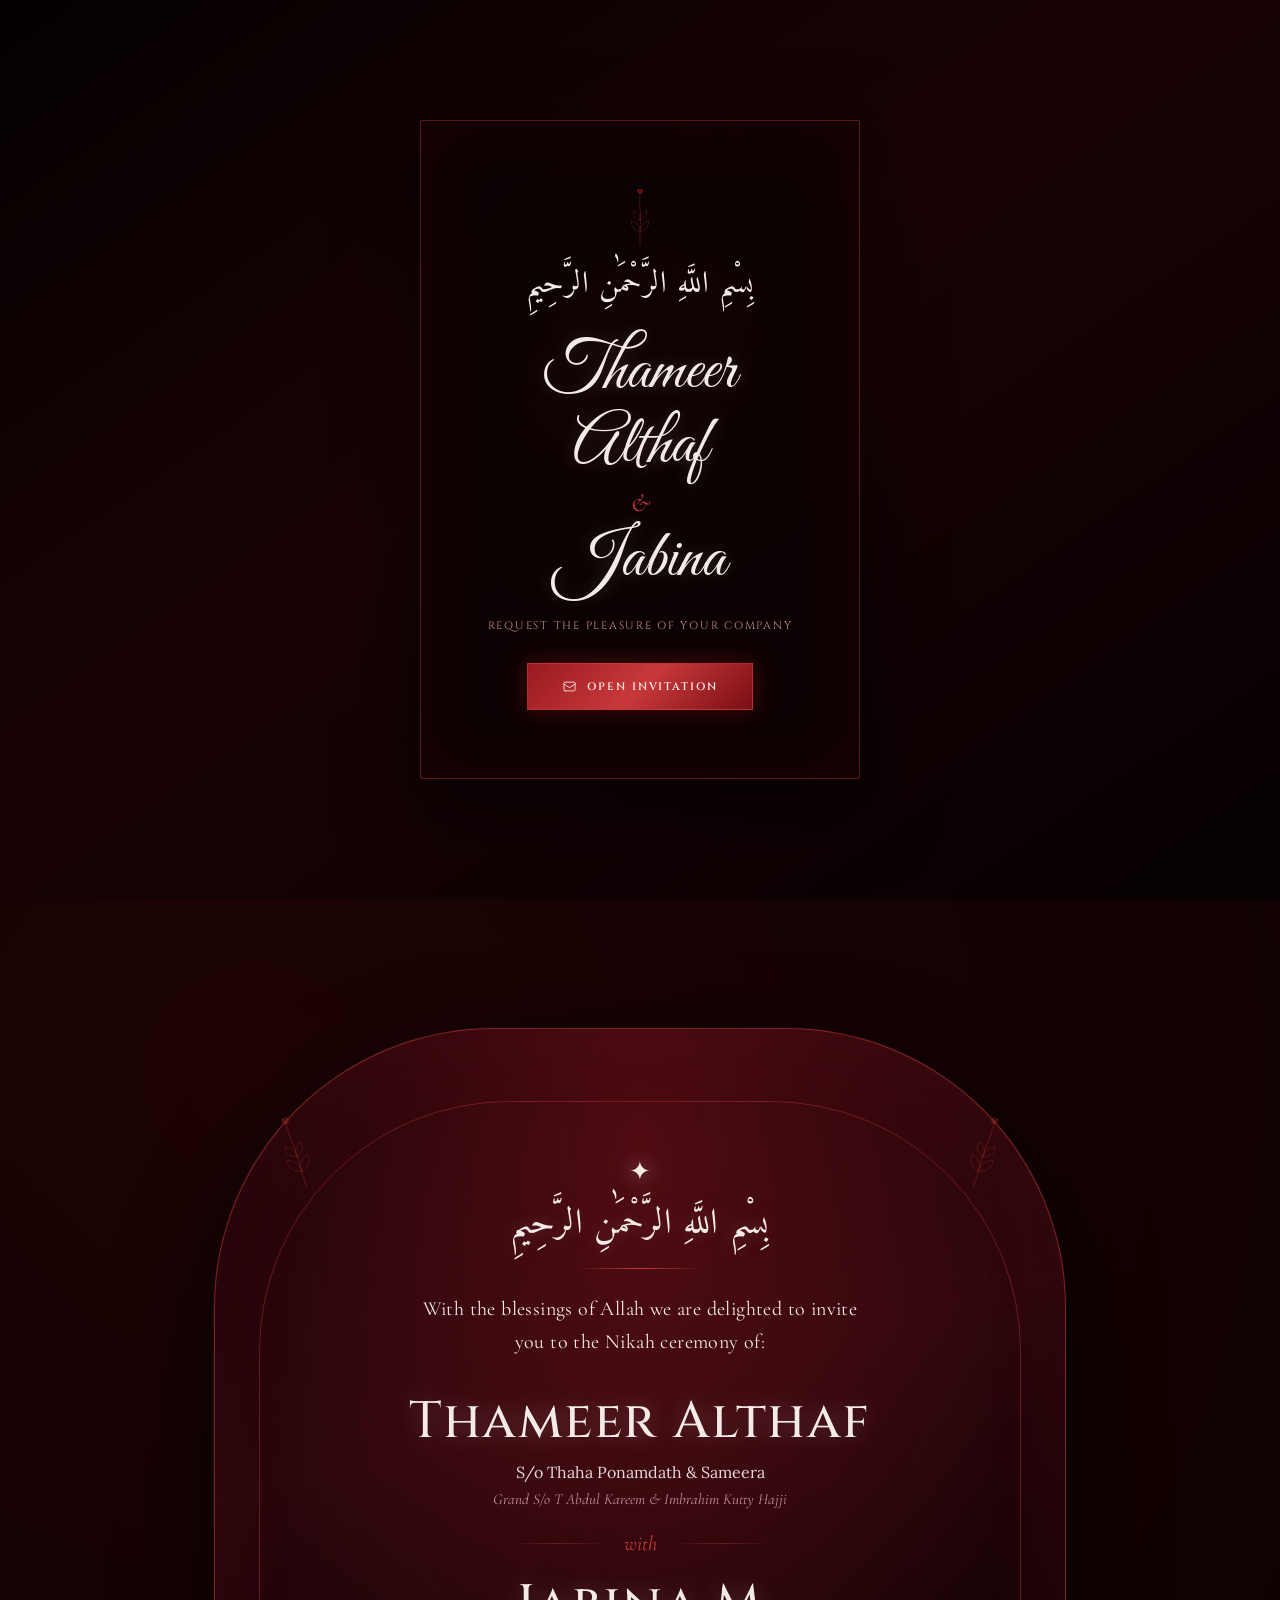
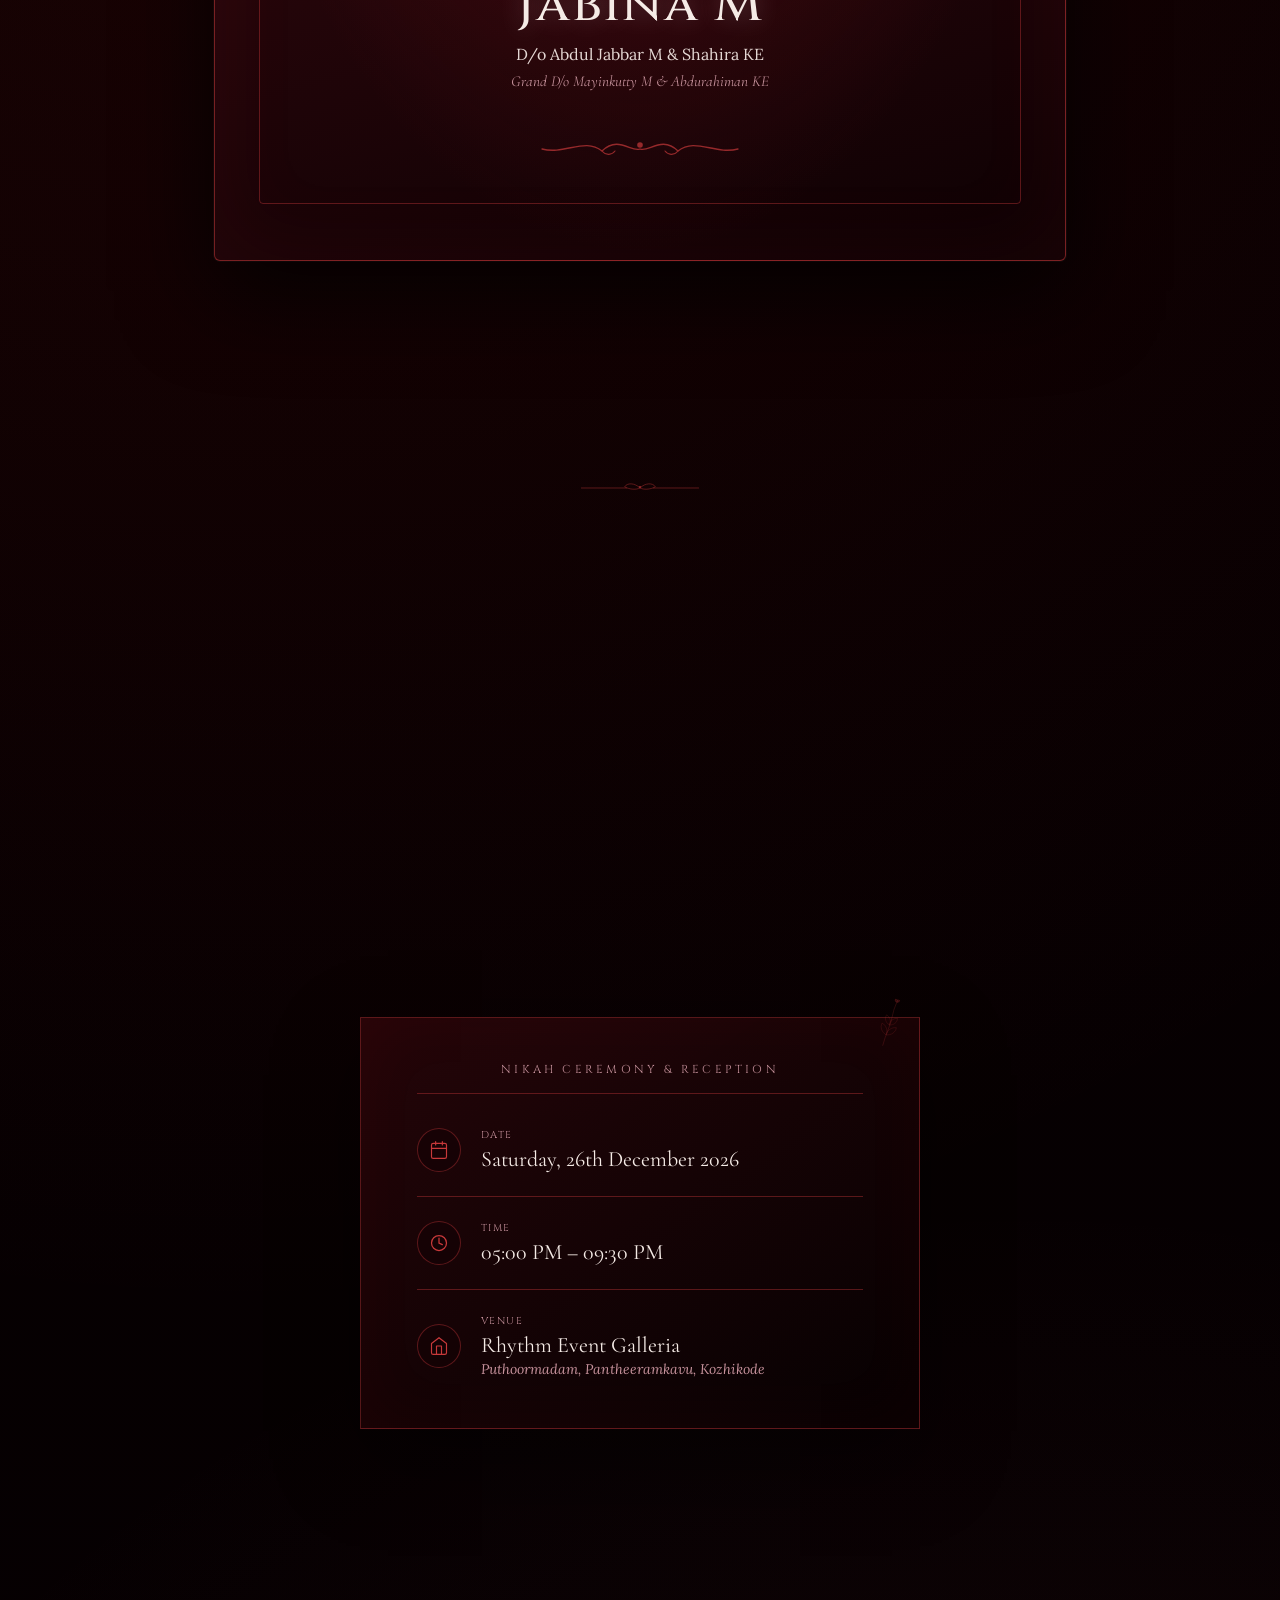
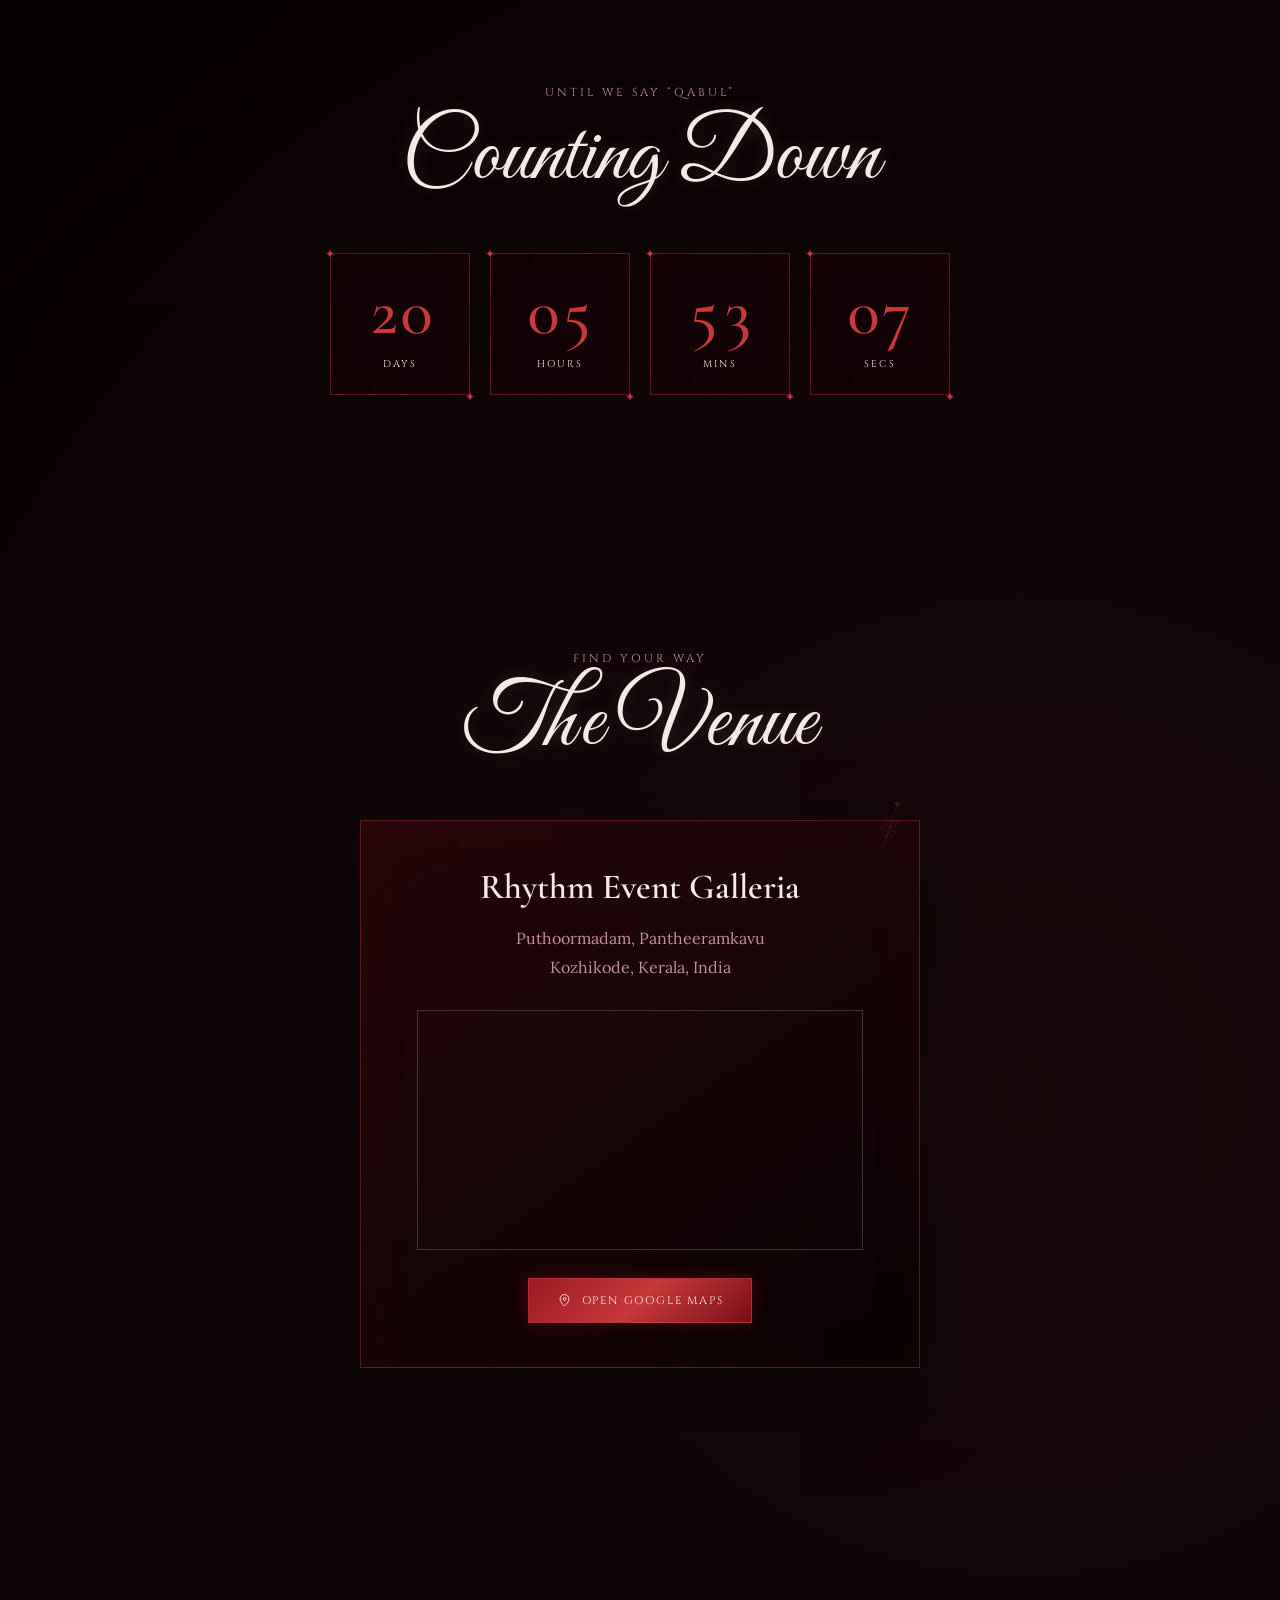
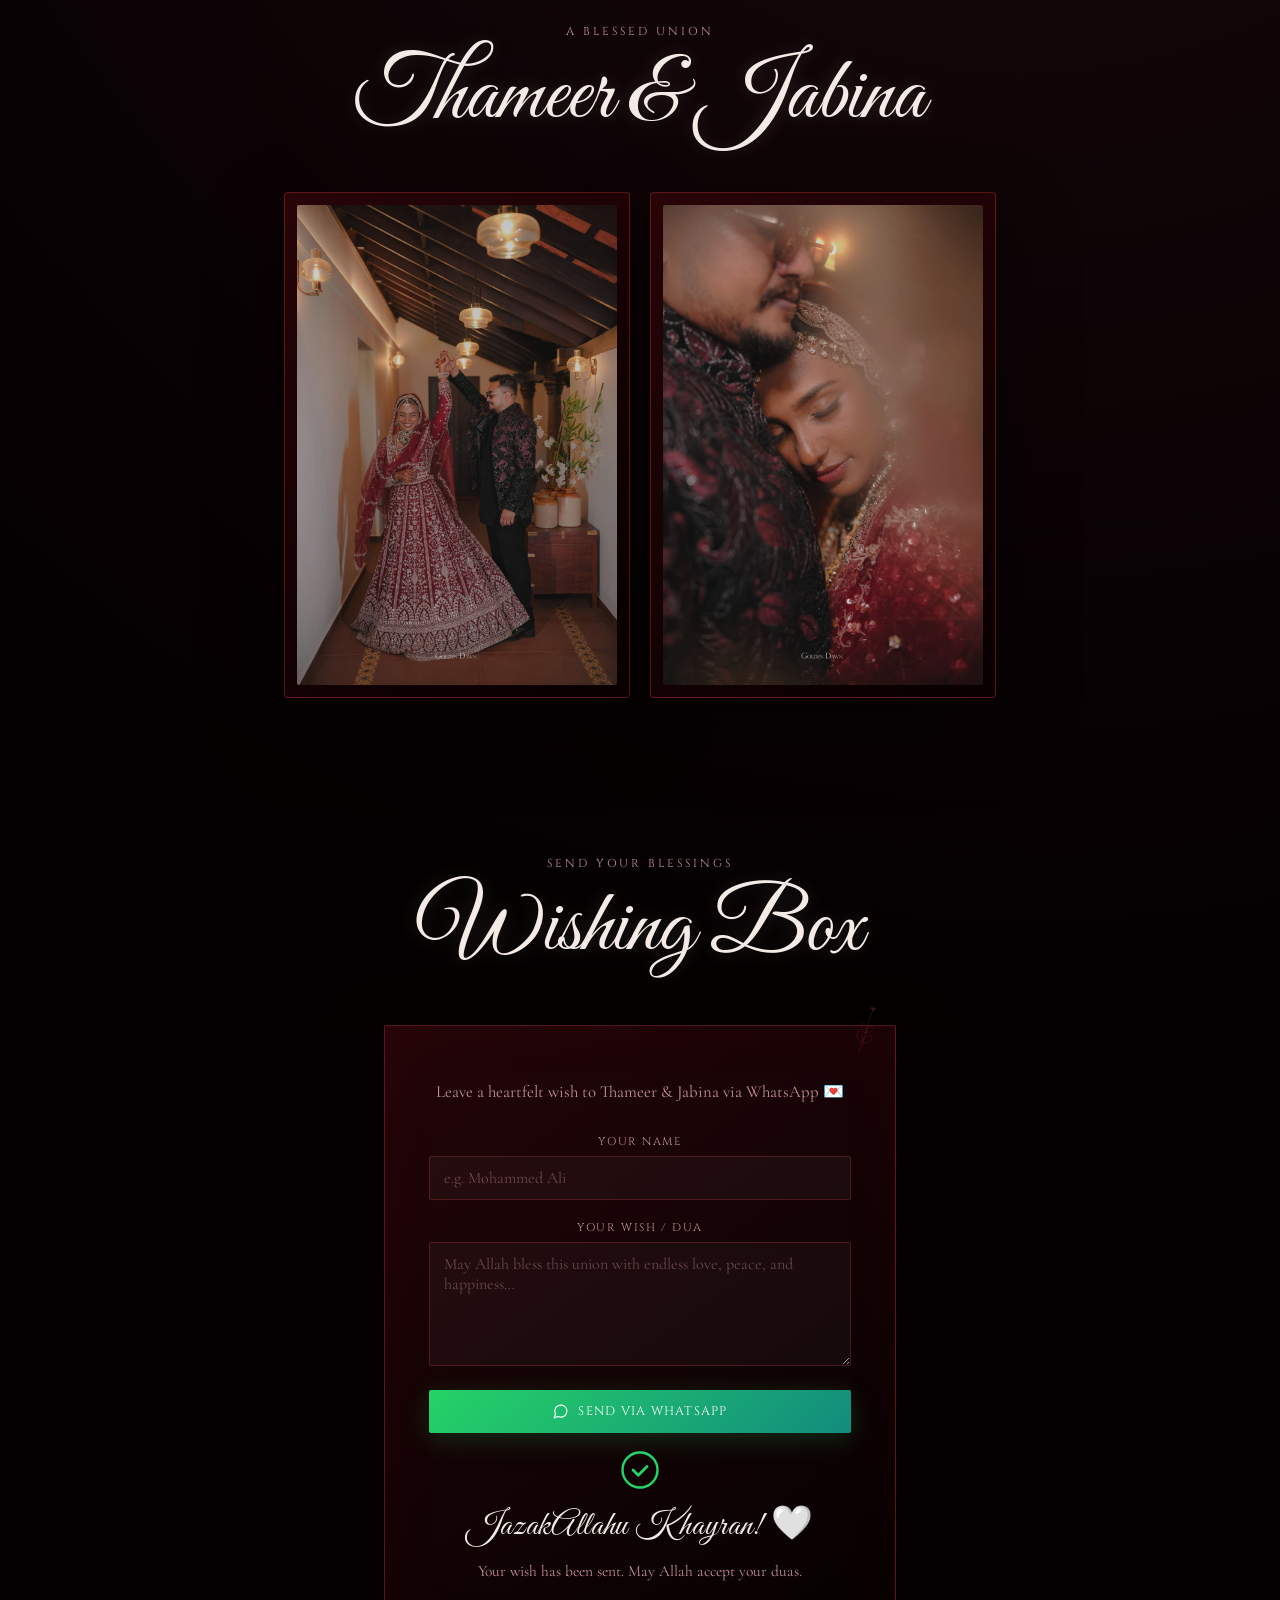
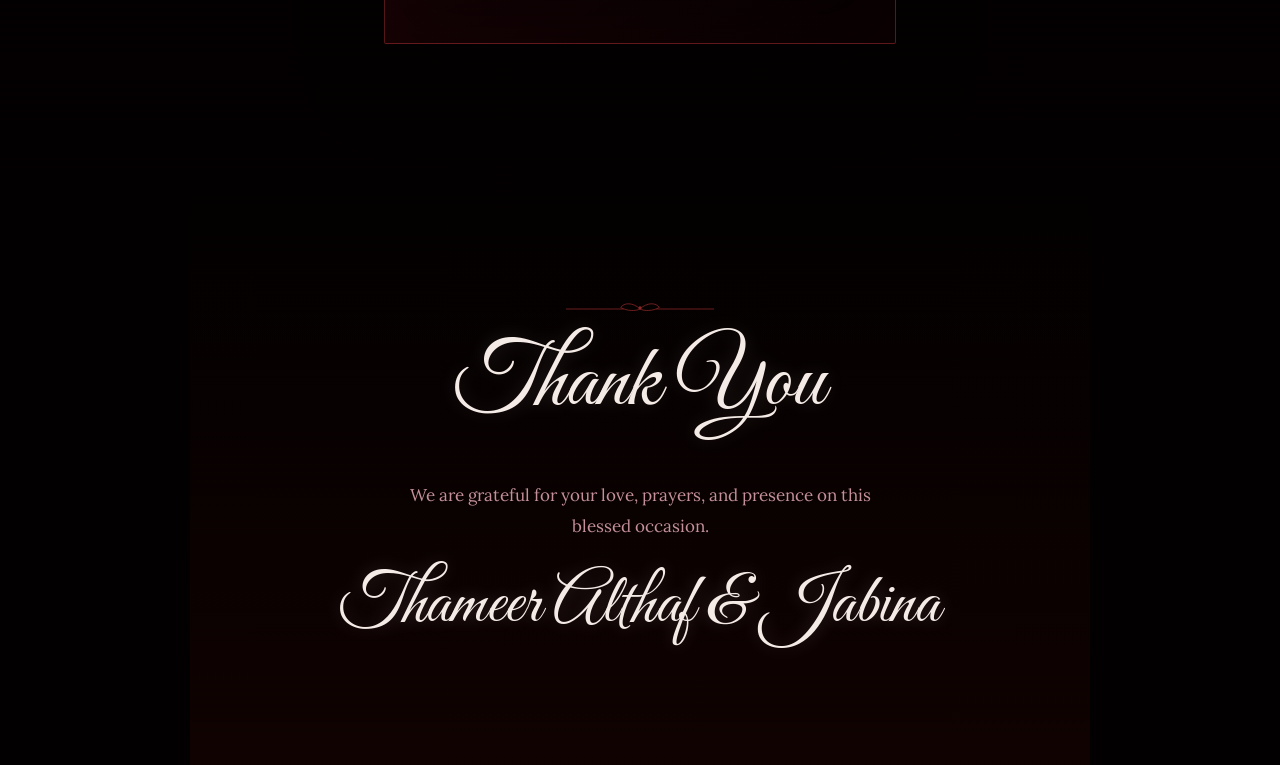
==== commit 0ca29564: "og" ====
--- a/index.html
+++ b/index.html
@@ -10,19 +10,19 @@
 
   <!-- Open Graph -->
   <meta property="og:type" content="website">
-  <meta property="og:url" content="https://thameer-jabina.skenllp.com/">
+  <meta property="og:url" content="https://thameer-althaf-jabina.vercel.app/">
   <meta property="og:title" content="Thameer Althaf &amp; Jabina — Wedding Invitation">
   <meta property="og:description" content="Wedding invitation for the Nikah ceremony of Thameer Althaf and Jabina — Saturday, 26th December 2026, 5:00 PM – 9:30 PM">
-  <meta property="og:image" content="23.jpeg">
+  <meta property="og:image" content="https://thameer-althaf-jabina.vercel.app/og.jpg">
   <meta property="og:image:width" content="1200">
   <meta property="og:image:height" content="630">
 
   <!-- Twitter -->
   <meta property="twitter:card" content="summary_large_image">
-  <meta property="twitter:url" content="https://thameer-jabina.skenllp.com/">
+  <meta property="twitter:url" content="https://thameer-althaf-jabina.vercel.app/">
   <meta property="twitter:title" content="Thameer Althaf &amp; Jabina — Wedding Invitation">
   <meta property="twitter:description" content="Wedding invitation for the Nikah ceremony of Thameer Althaf and Jabina — Saturday, 26th December 2026, 5:00 PM – 9:30 PM">
-  <meta property="twitter:image" content="23.jpeg">
+  <meta property="twitter:image" content="https://thameer-althaf-jabina.vercel.app/og.jpg">
 
   <link rel="preconnect" href="https://fonts.googleapis.com">
   <link rel="preconnect" href="https://fonts.gstatic.com" crossorigin>
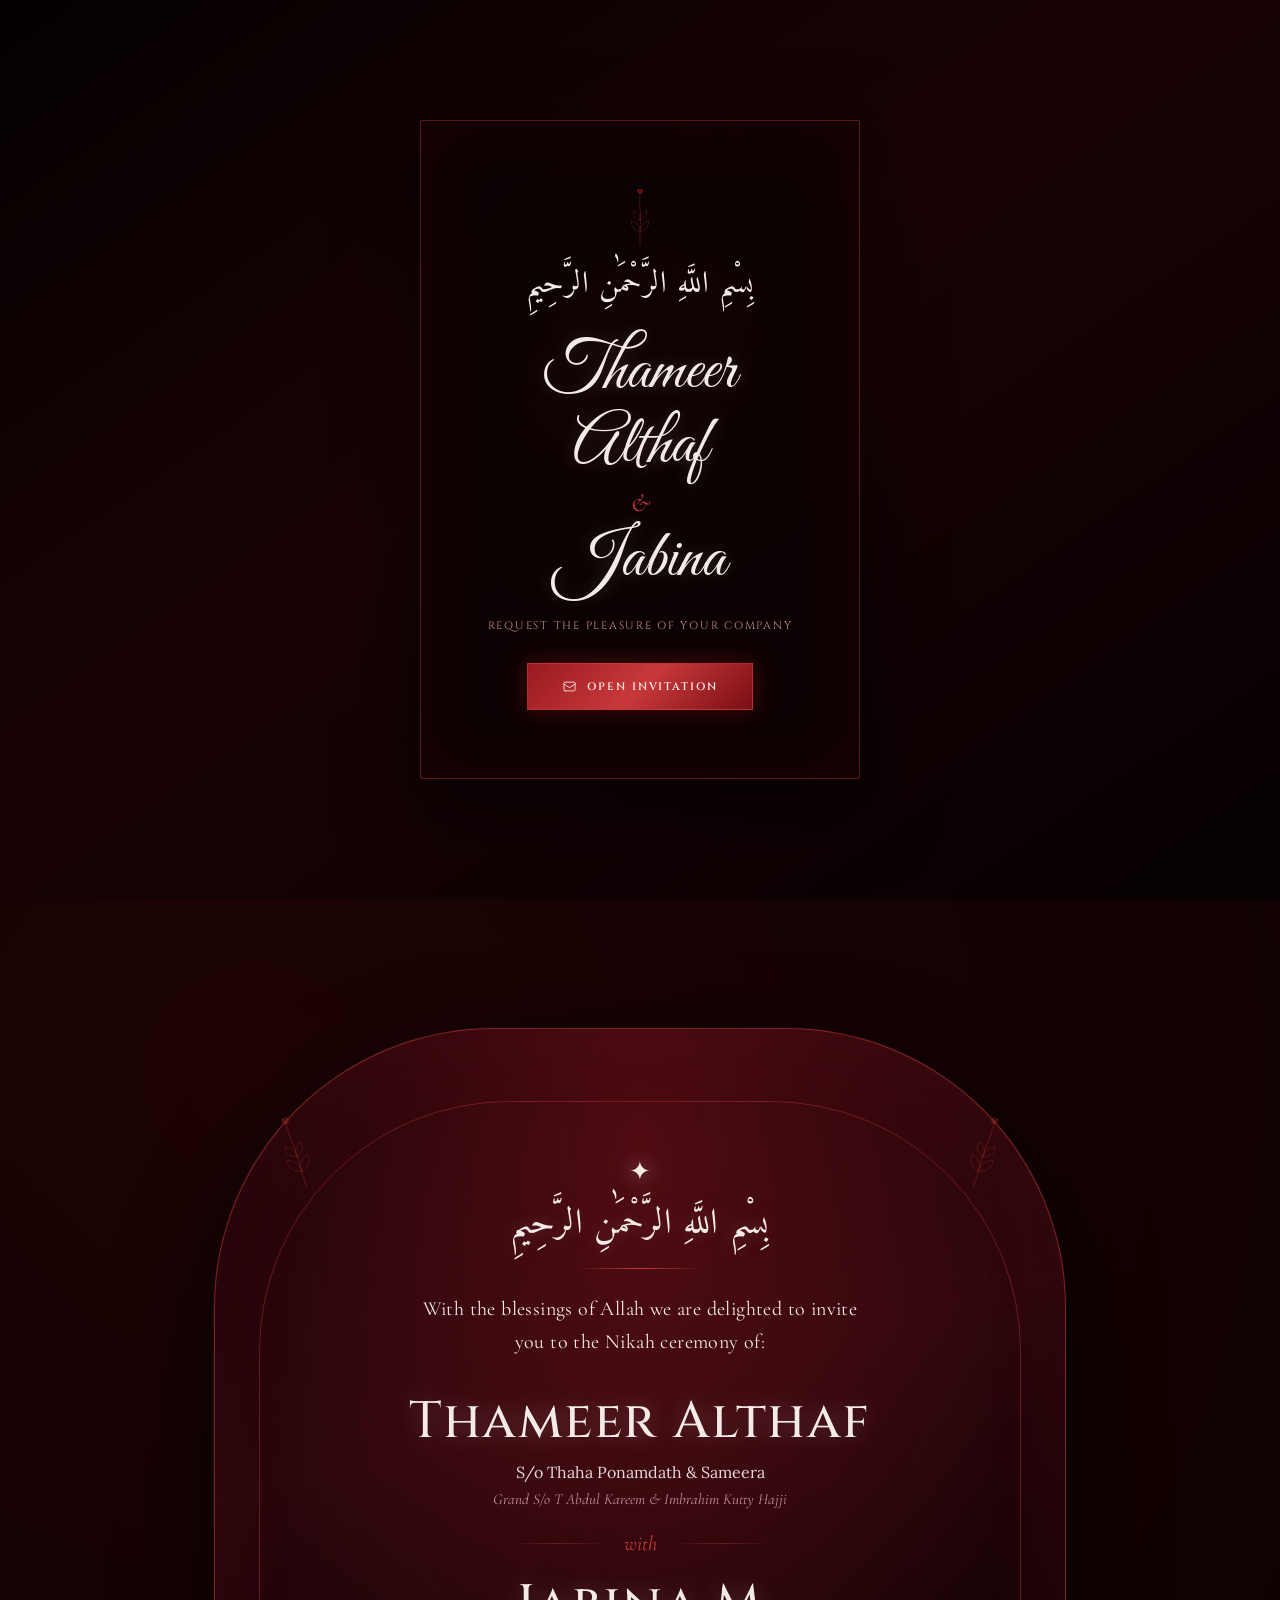
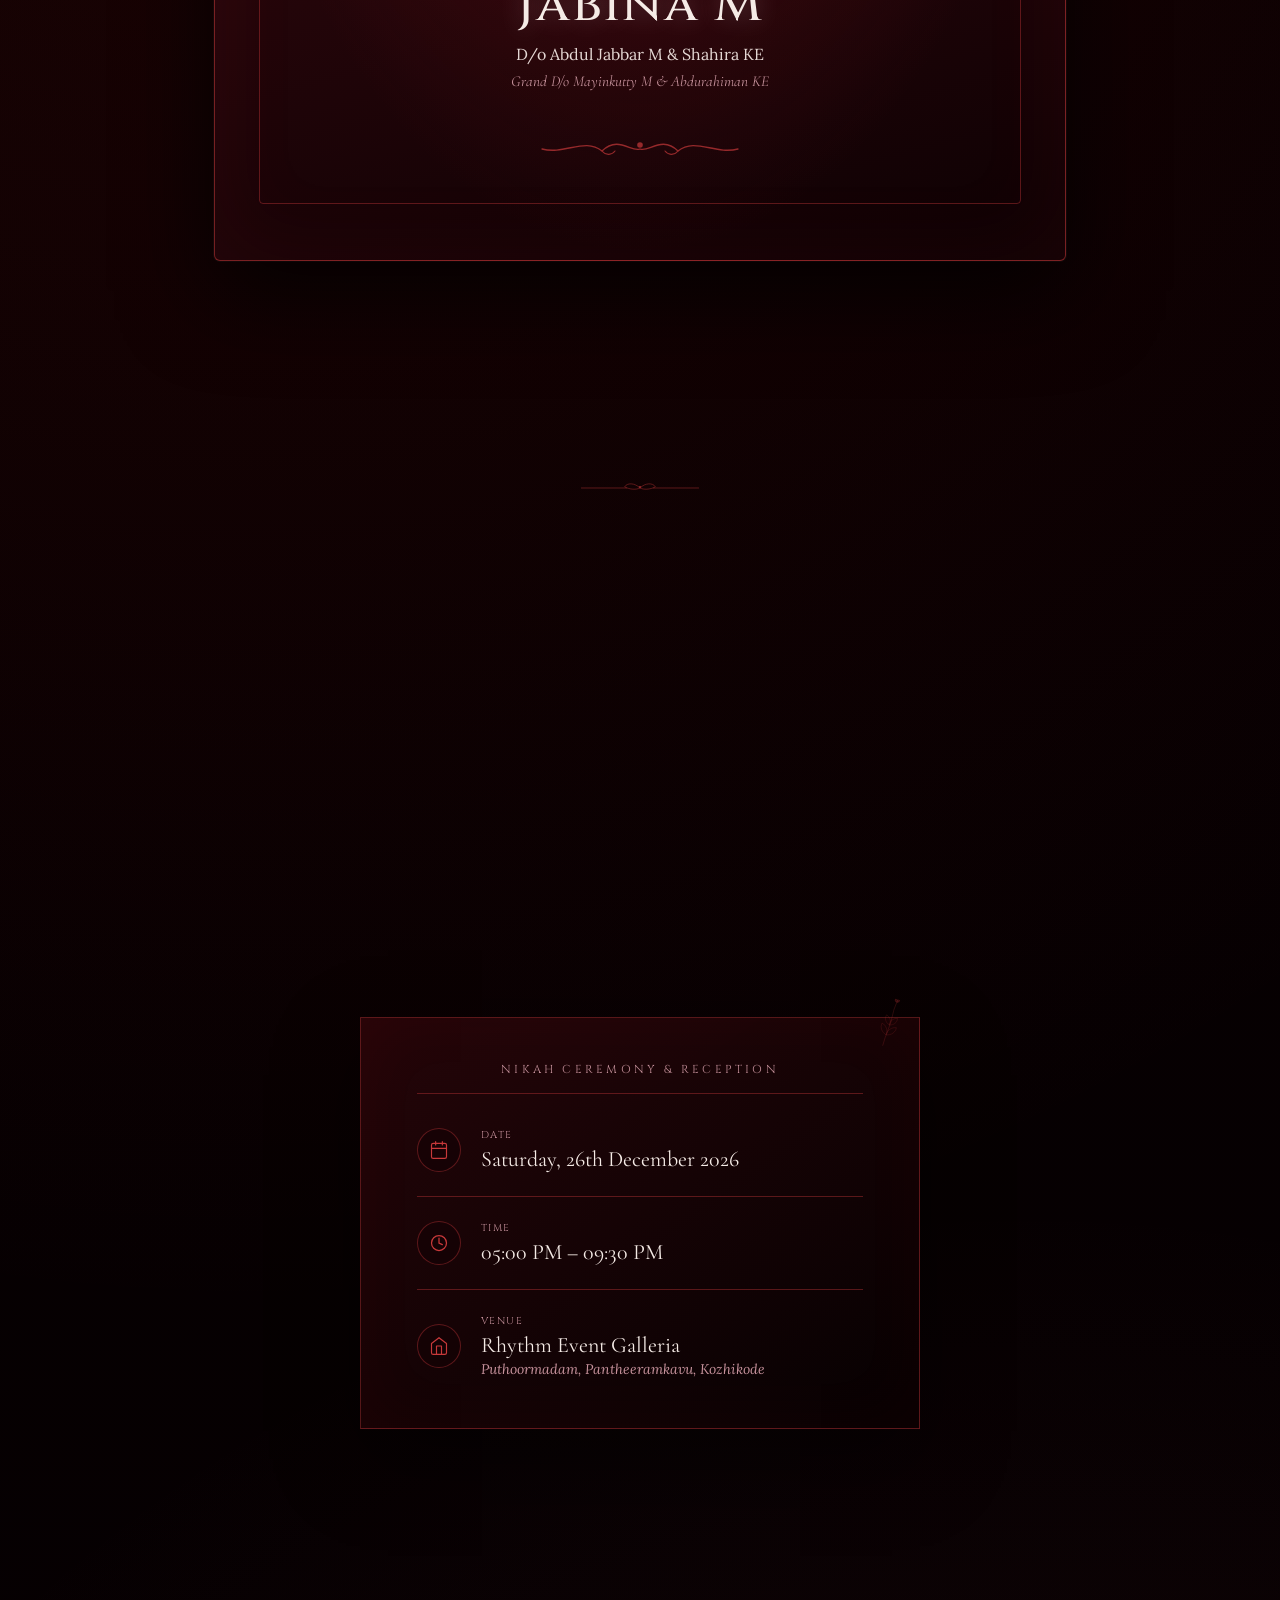
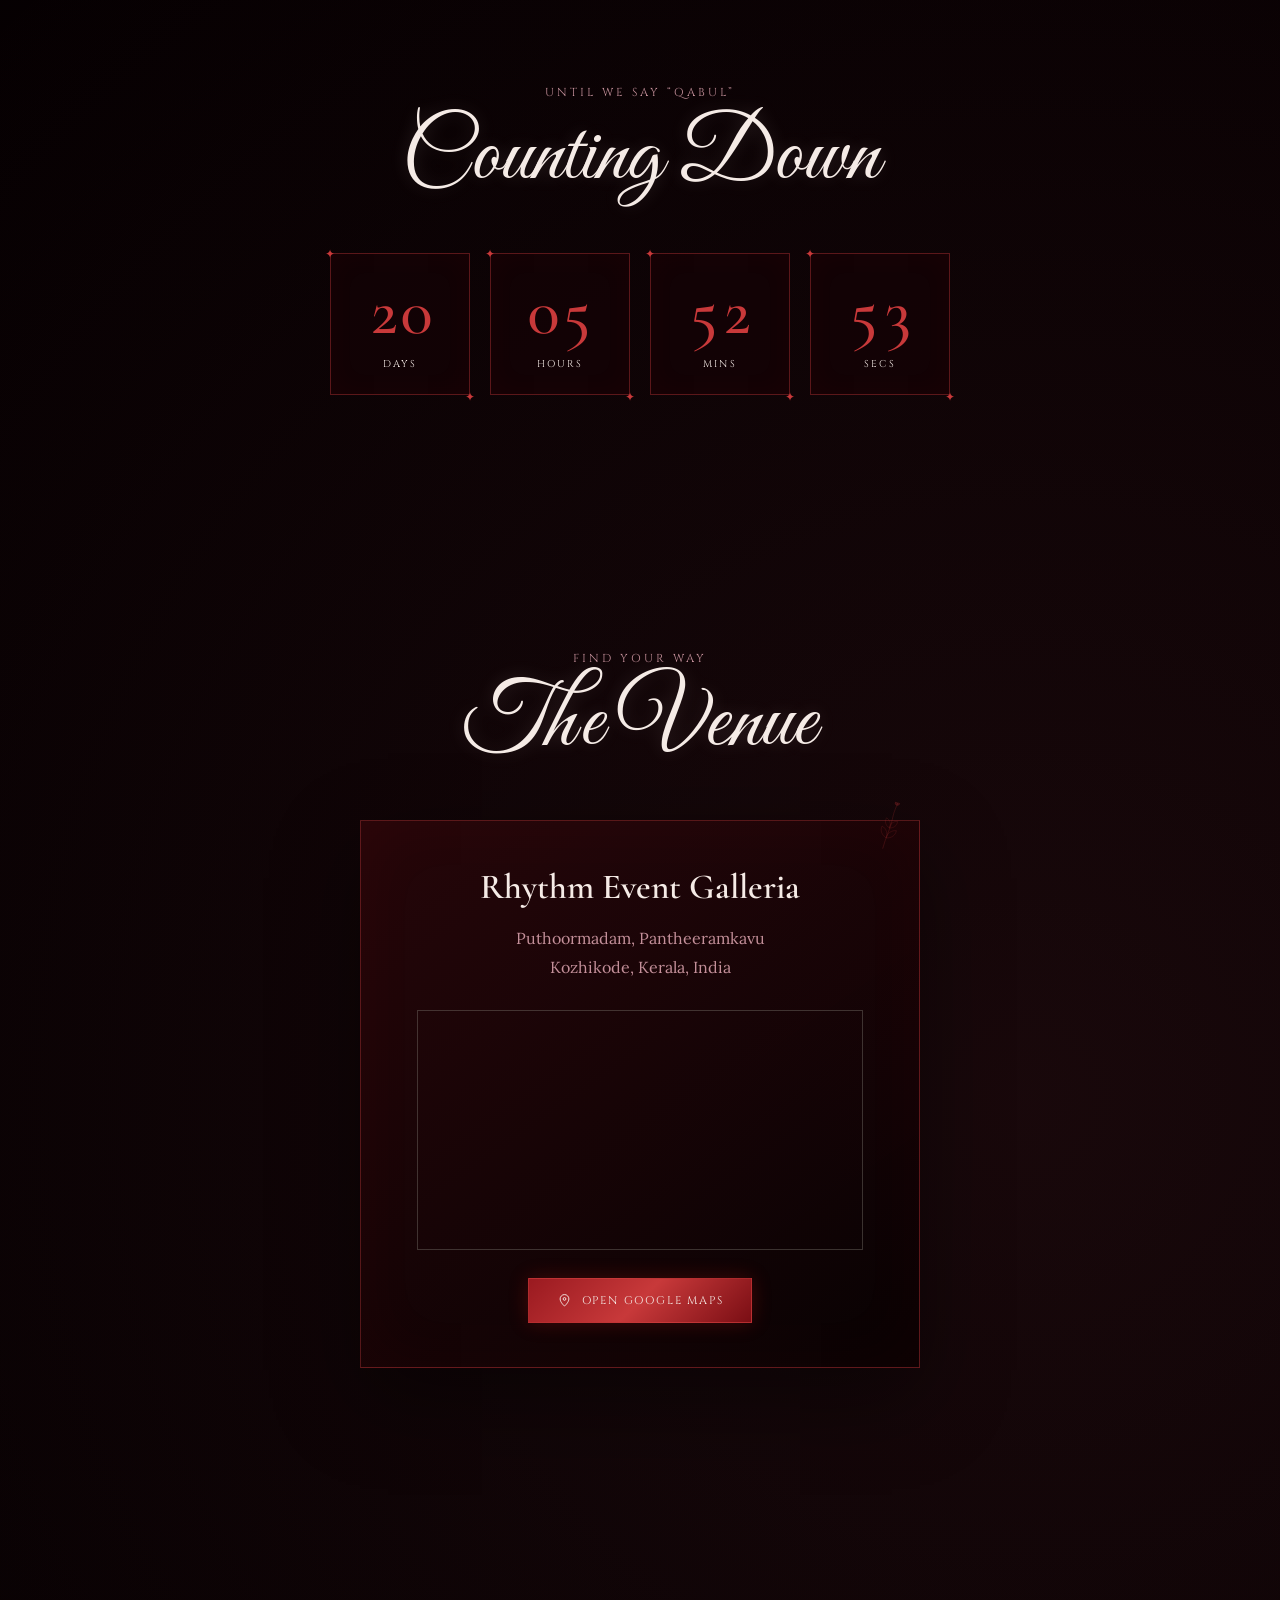
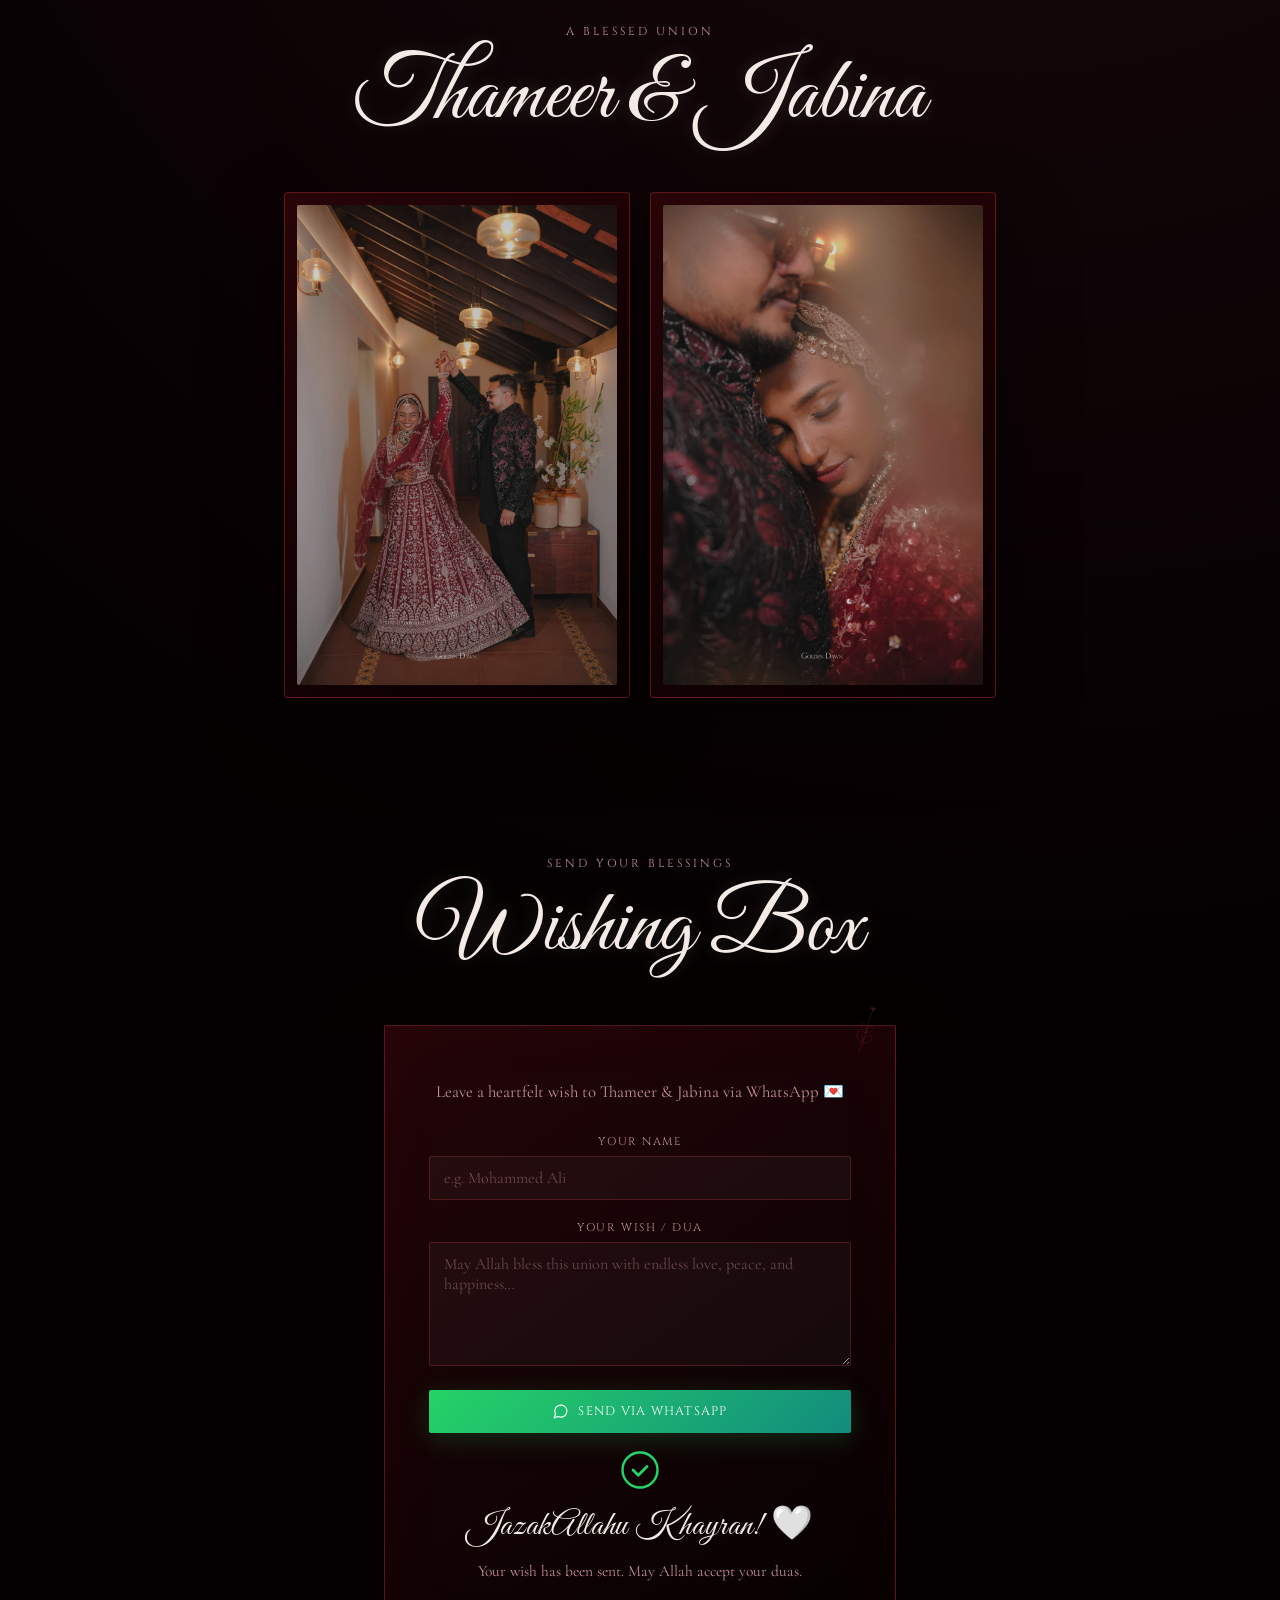
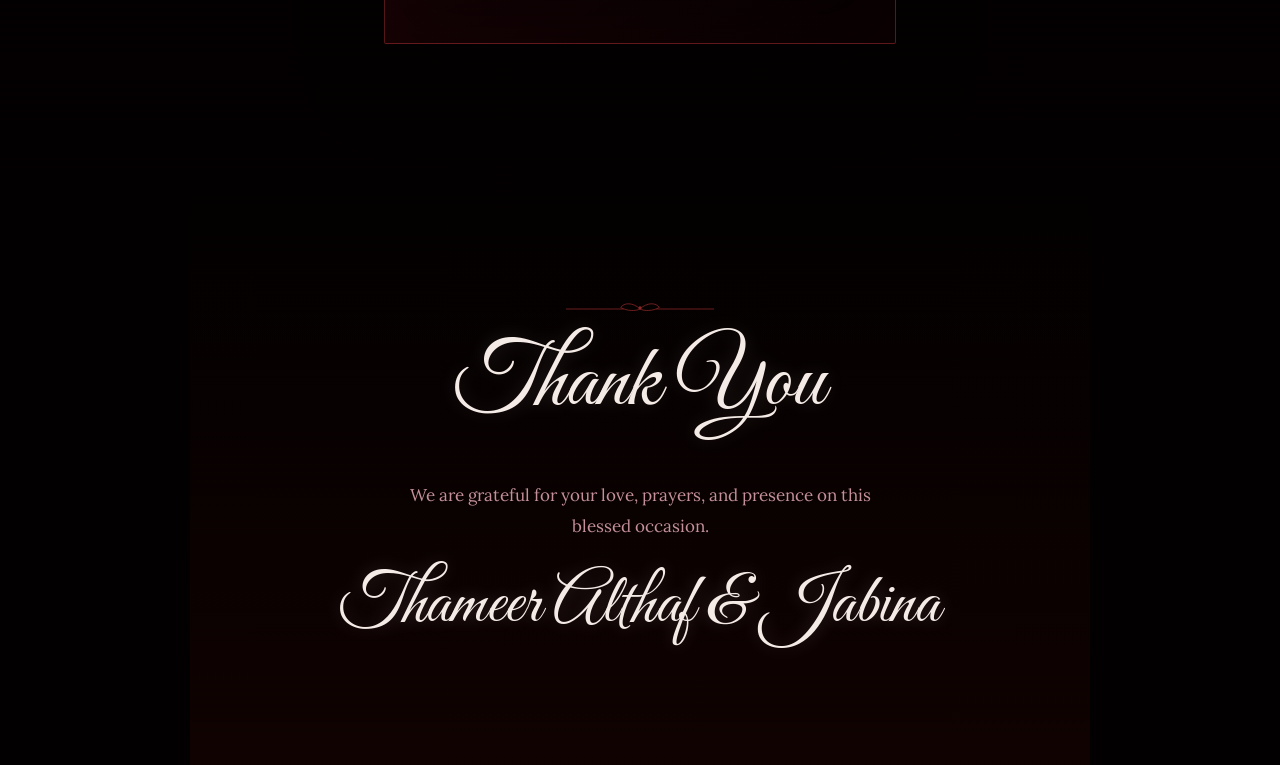
==== commit f610c4a1: "wkl;" ====
--- a/index.html
+++ b/index.html
@@ -423,7 +423,7 @@
   </footer>
 
   <!-- ============ BACKGROUND MUSIC ============ -->
-  <audio id="bgMusic" src="music.mp3" loop preload="auto"></audio>
+  <audio id="bgMusic" src="music.mpeg" loop preload="auto"></audio>
 
   <!-- ============ FLOATING MUSIC TOGGLE ============ -->
   <button class="music-btn" id="musicBtn" aria-label="Pause music" title="Toggle music">
--- a/style.css
+++ b/style.css
@@ -254,7 +254,7 @@
       rgba(3, 0, 1, 0.62) 80%,
       #030001 100%),
     radial-gradient(ellipse at 50% 60%, rgba(230, 33, 23, 0.12) 0%, transparent 55%),
-    url('rashid.png') no-repeat center center;
+    url('234.jpeg') no-repeat center center;
   background-size: cover;
 }
 
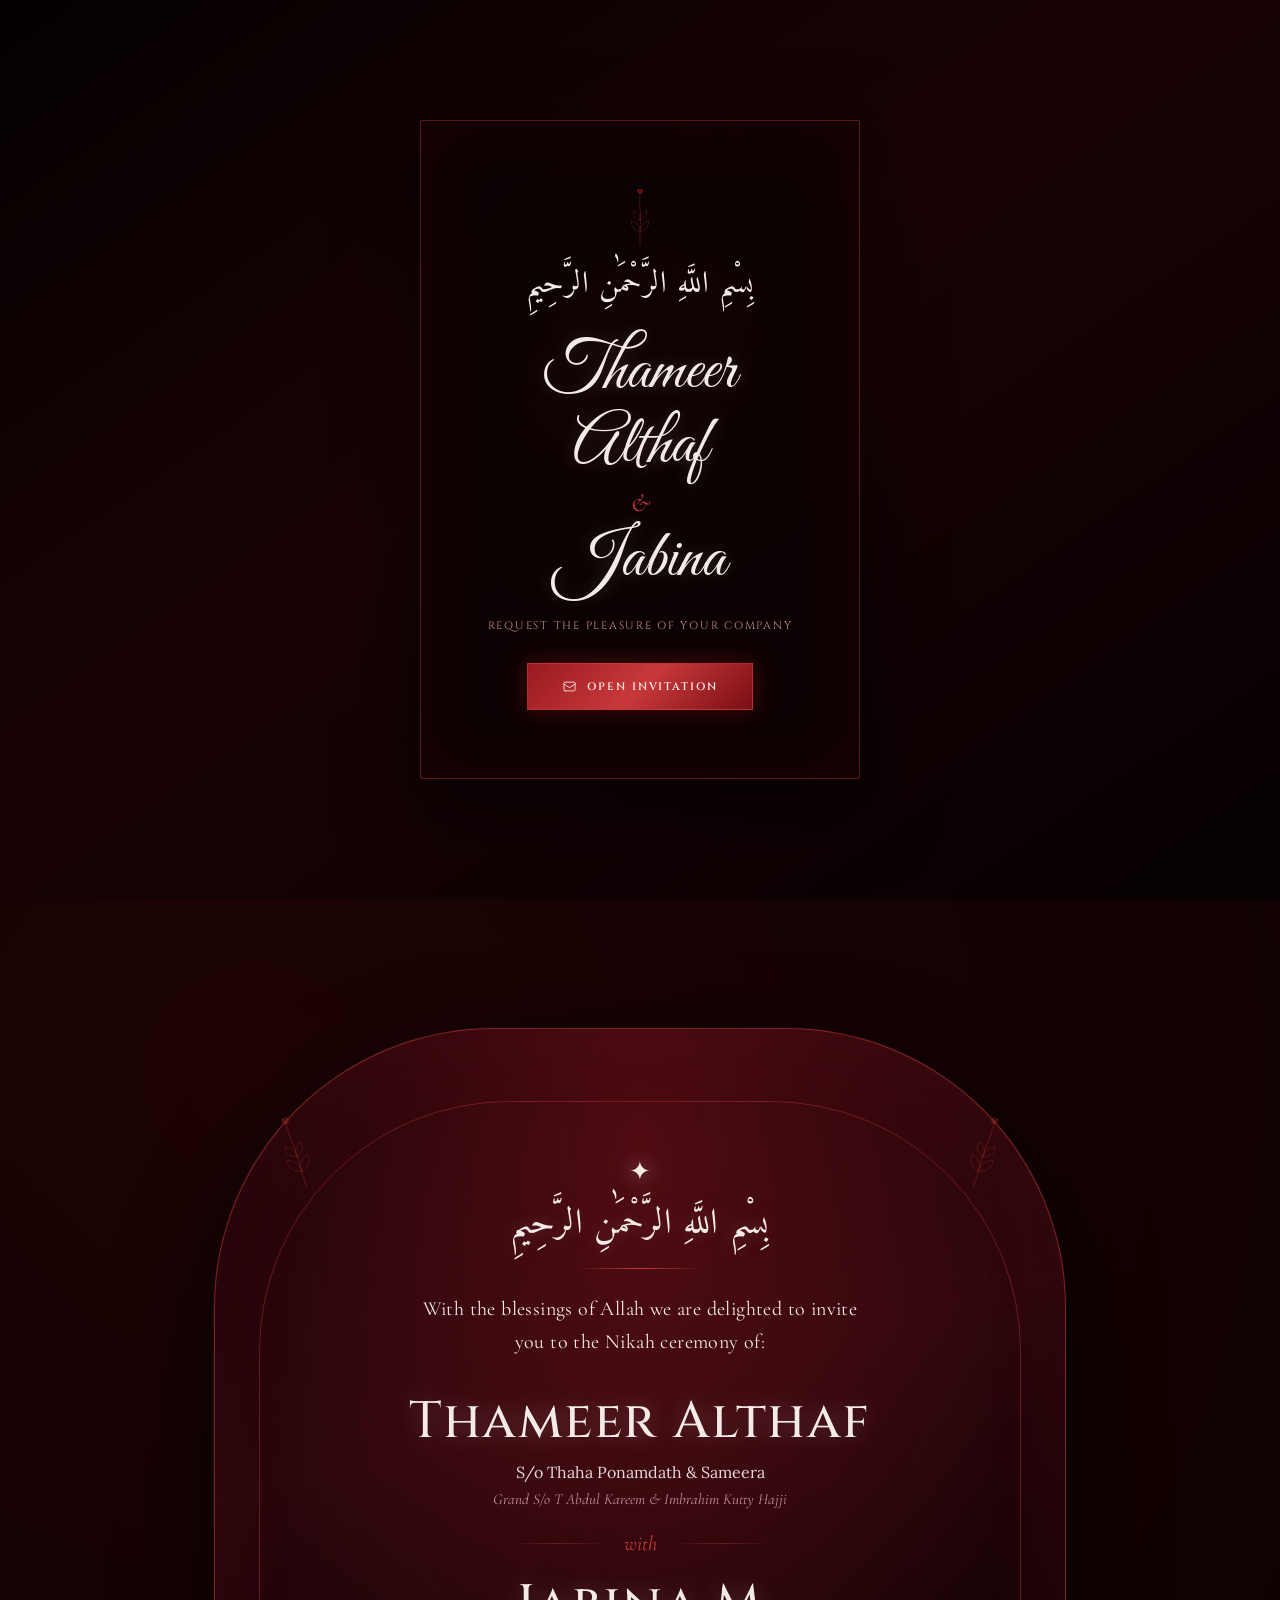
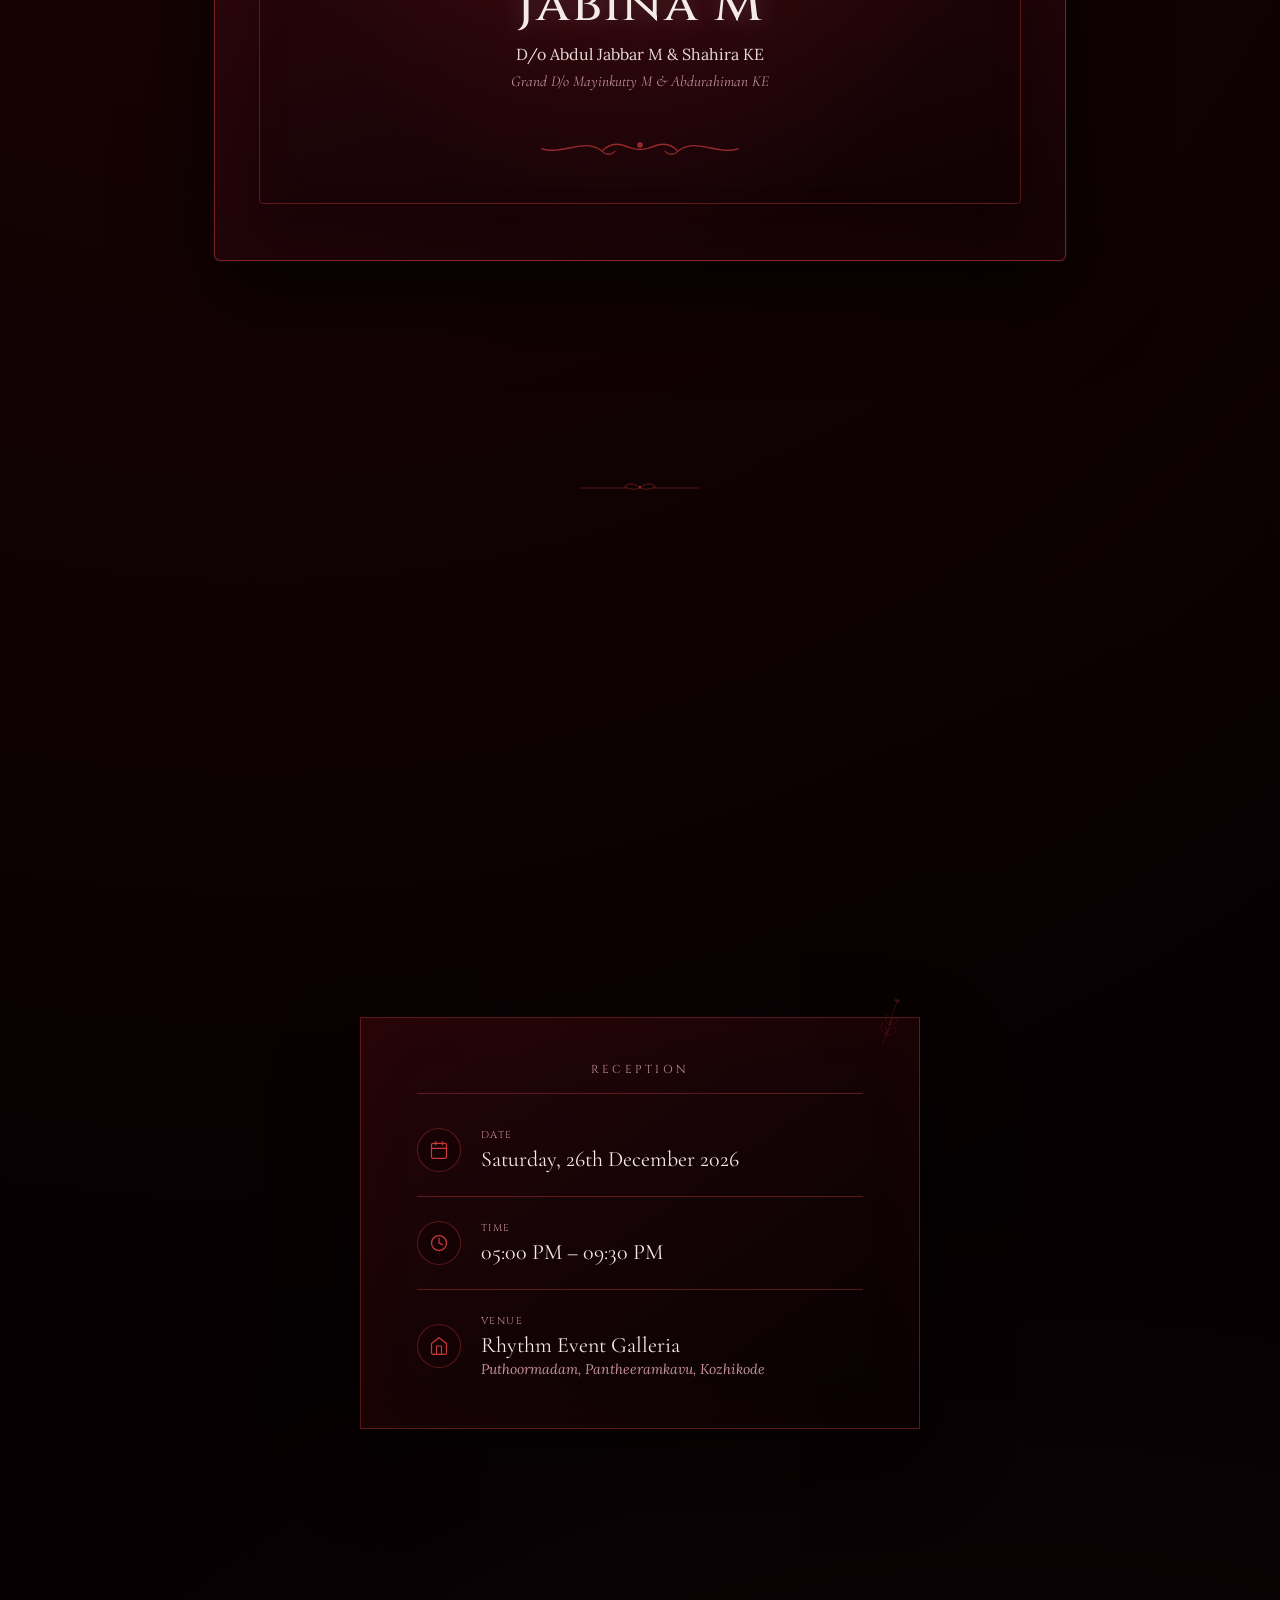
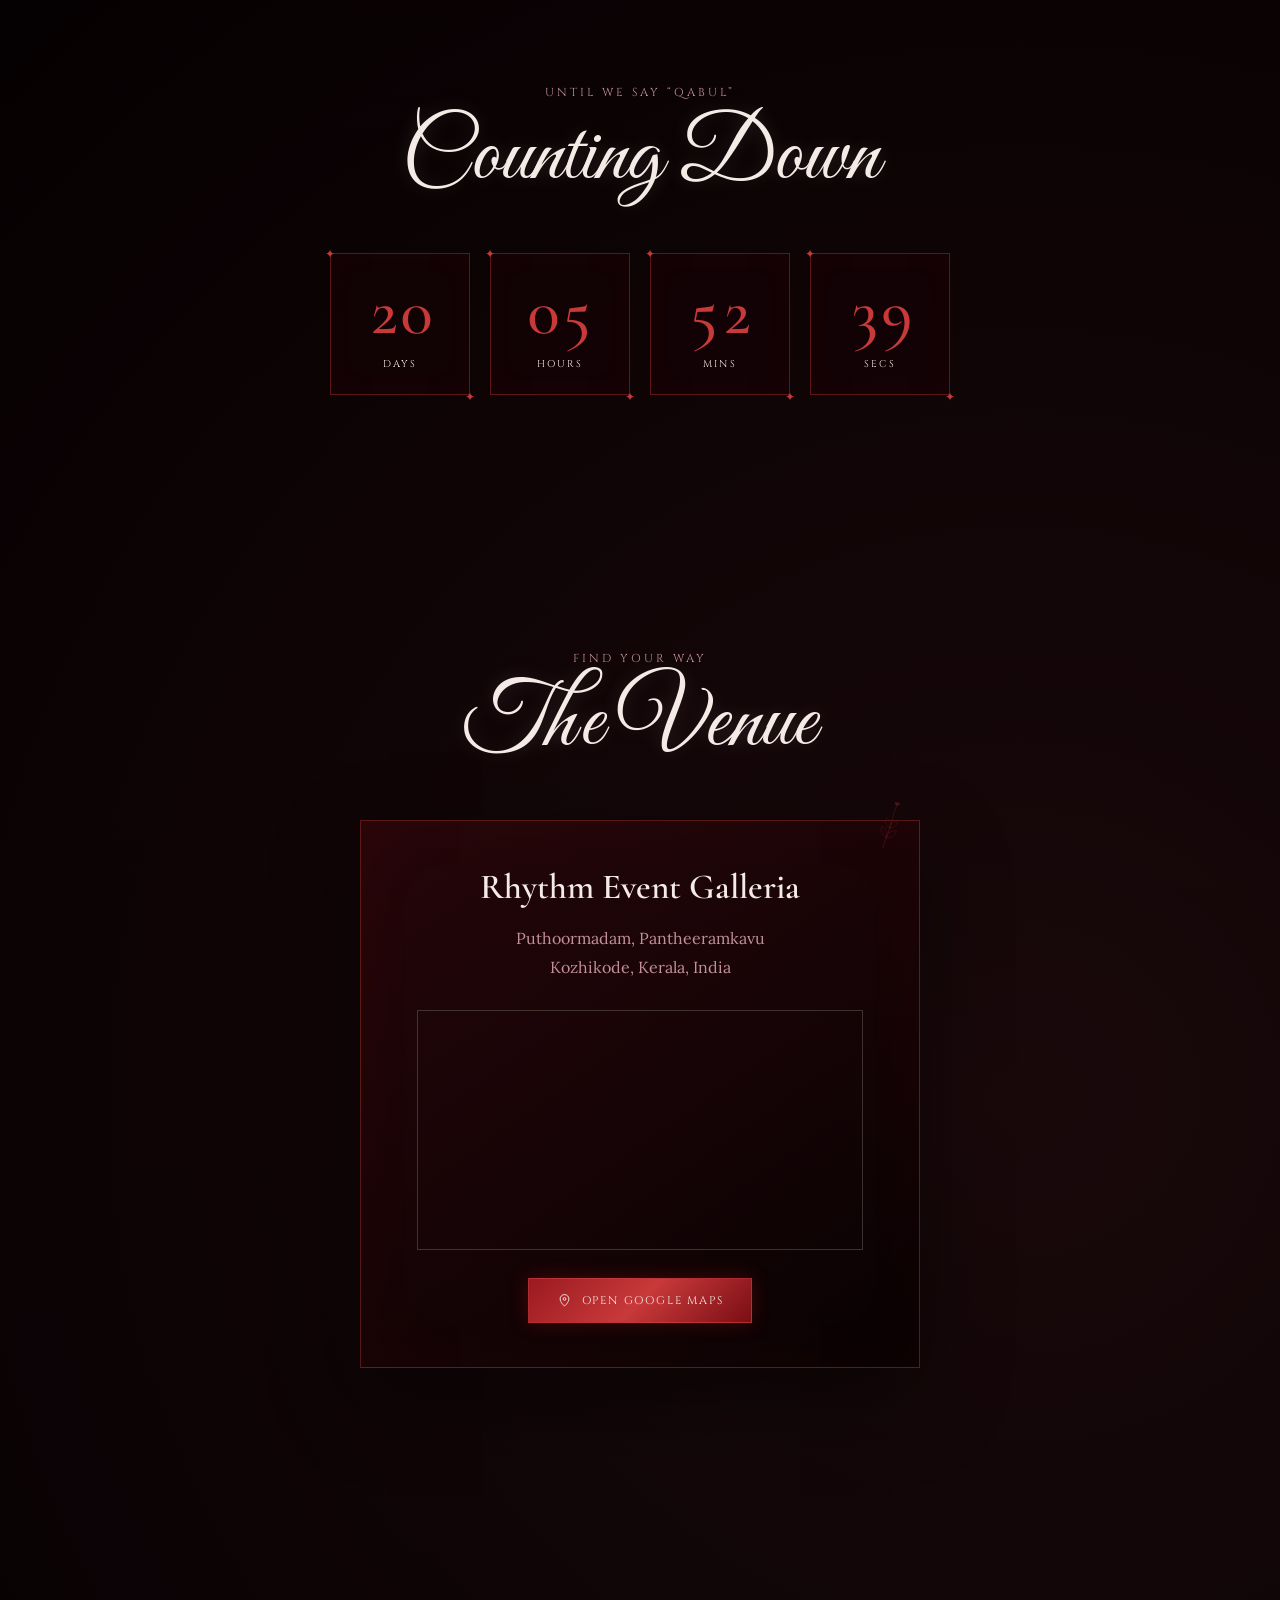
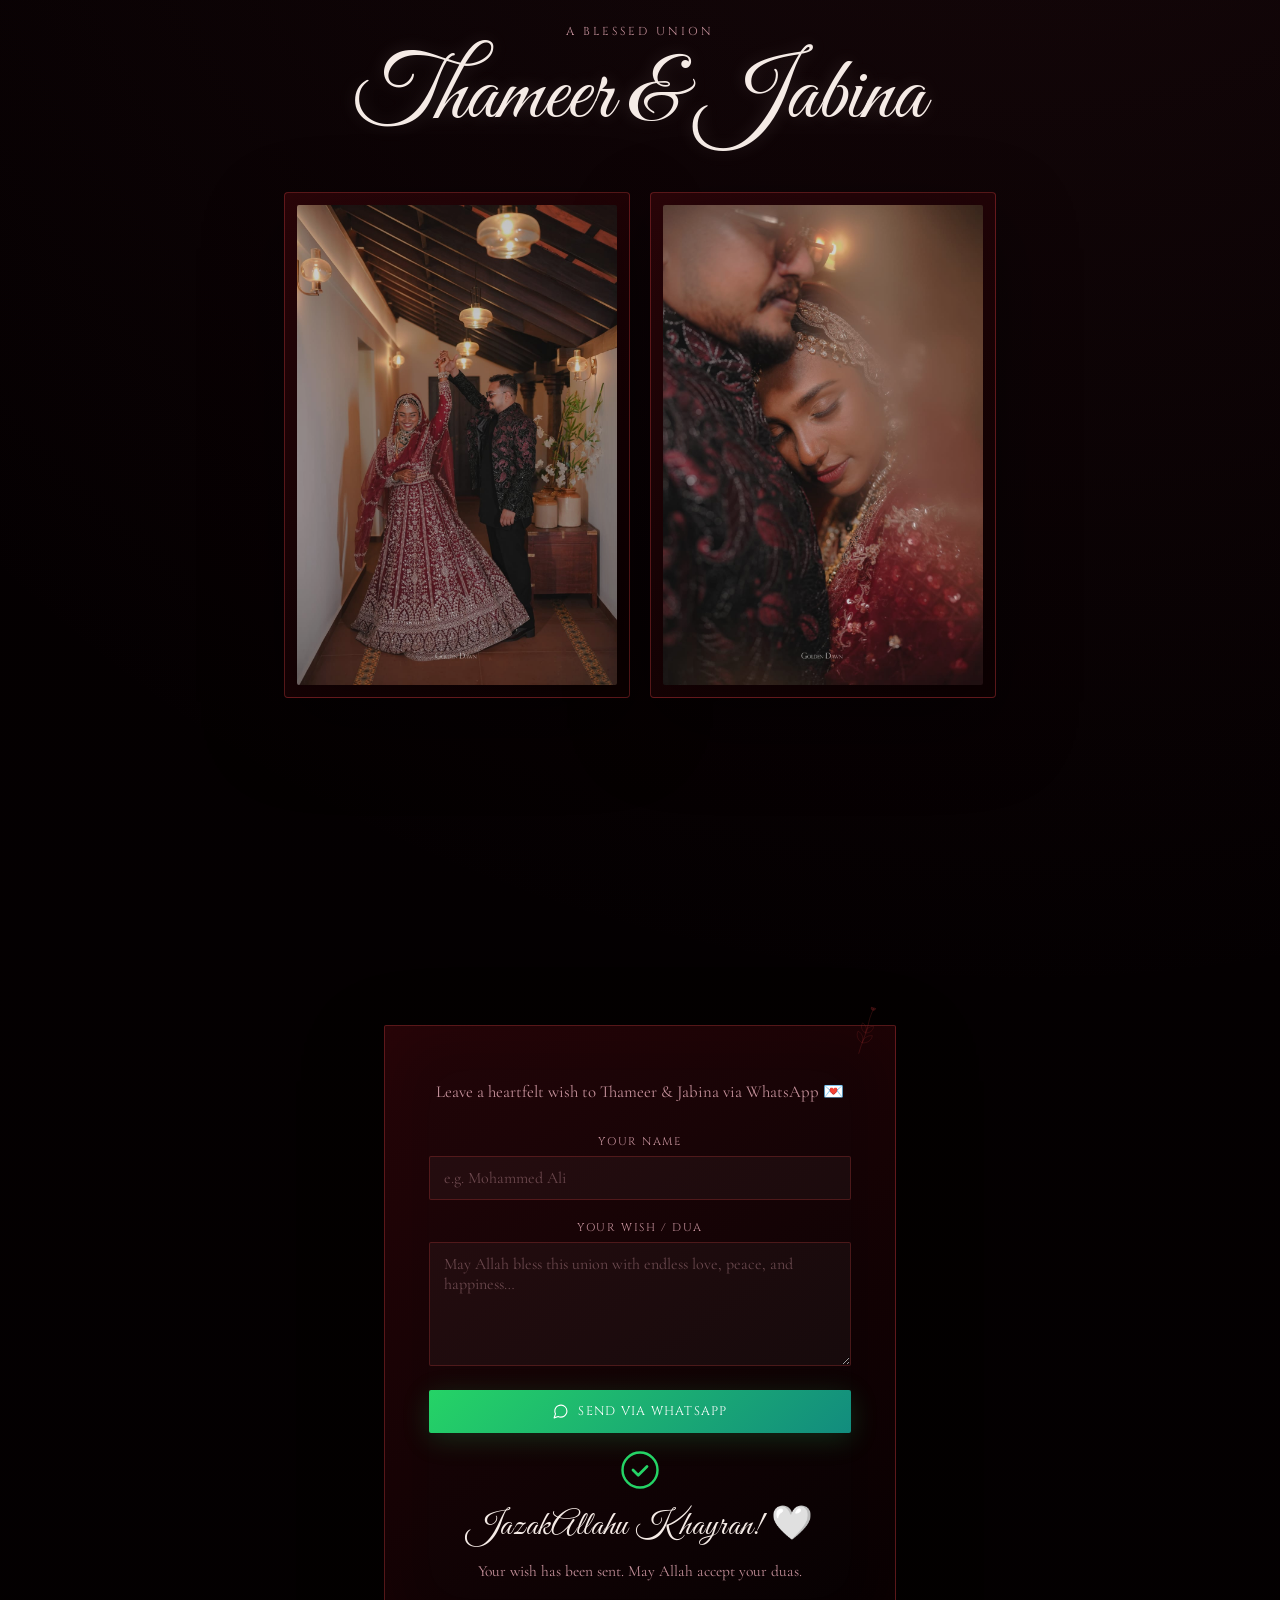
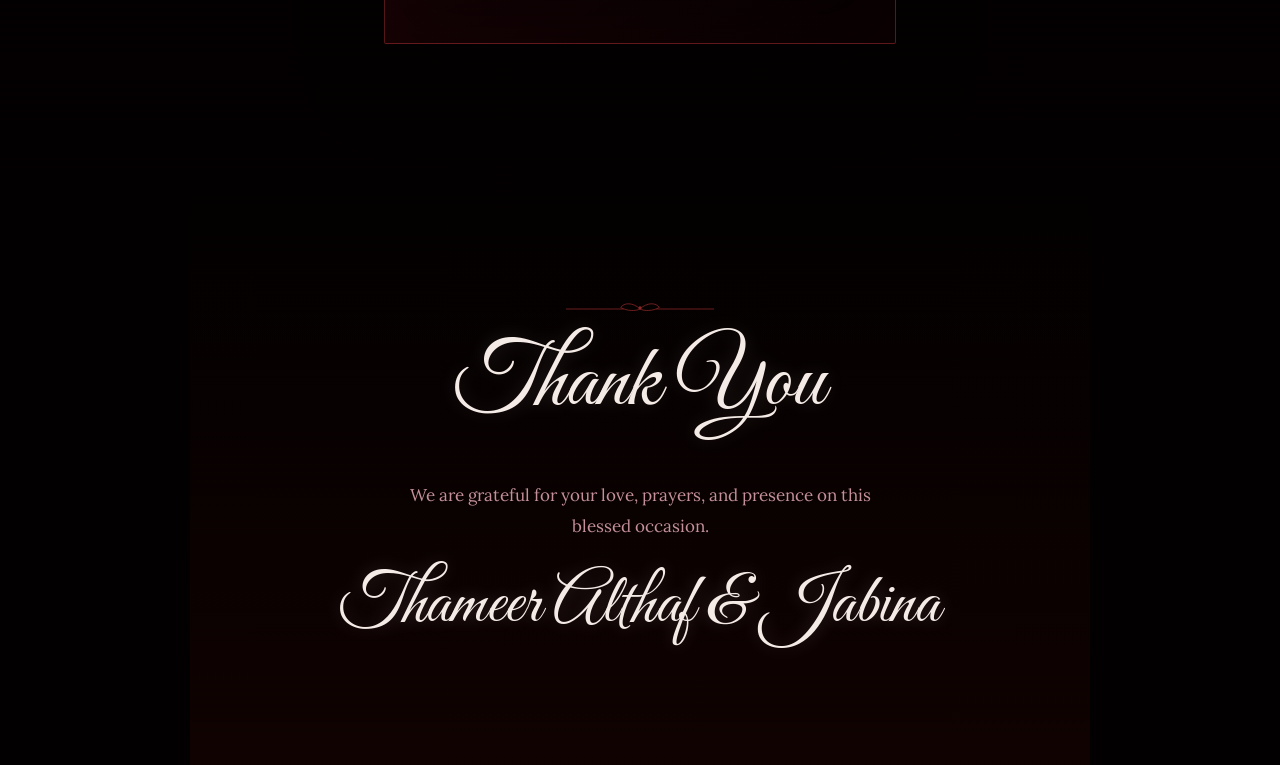
==== commit ed825263: "xcvbnm" ====
--- a/index.html
+++ b/index.html
@@ -229,7 +229,7 @@
       <svg class="card-corner-sprig" aria-hidden="true">
         <use href="#sprig-motif" />
       </svg>
-      <p class="occasion-event-title">Nikah Ceremony &amp; Reception</p>
+      <p class="occasion-event-title">Reception</p>
 
       <div class="occasion-row">
         <div class="occasion-icon">
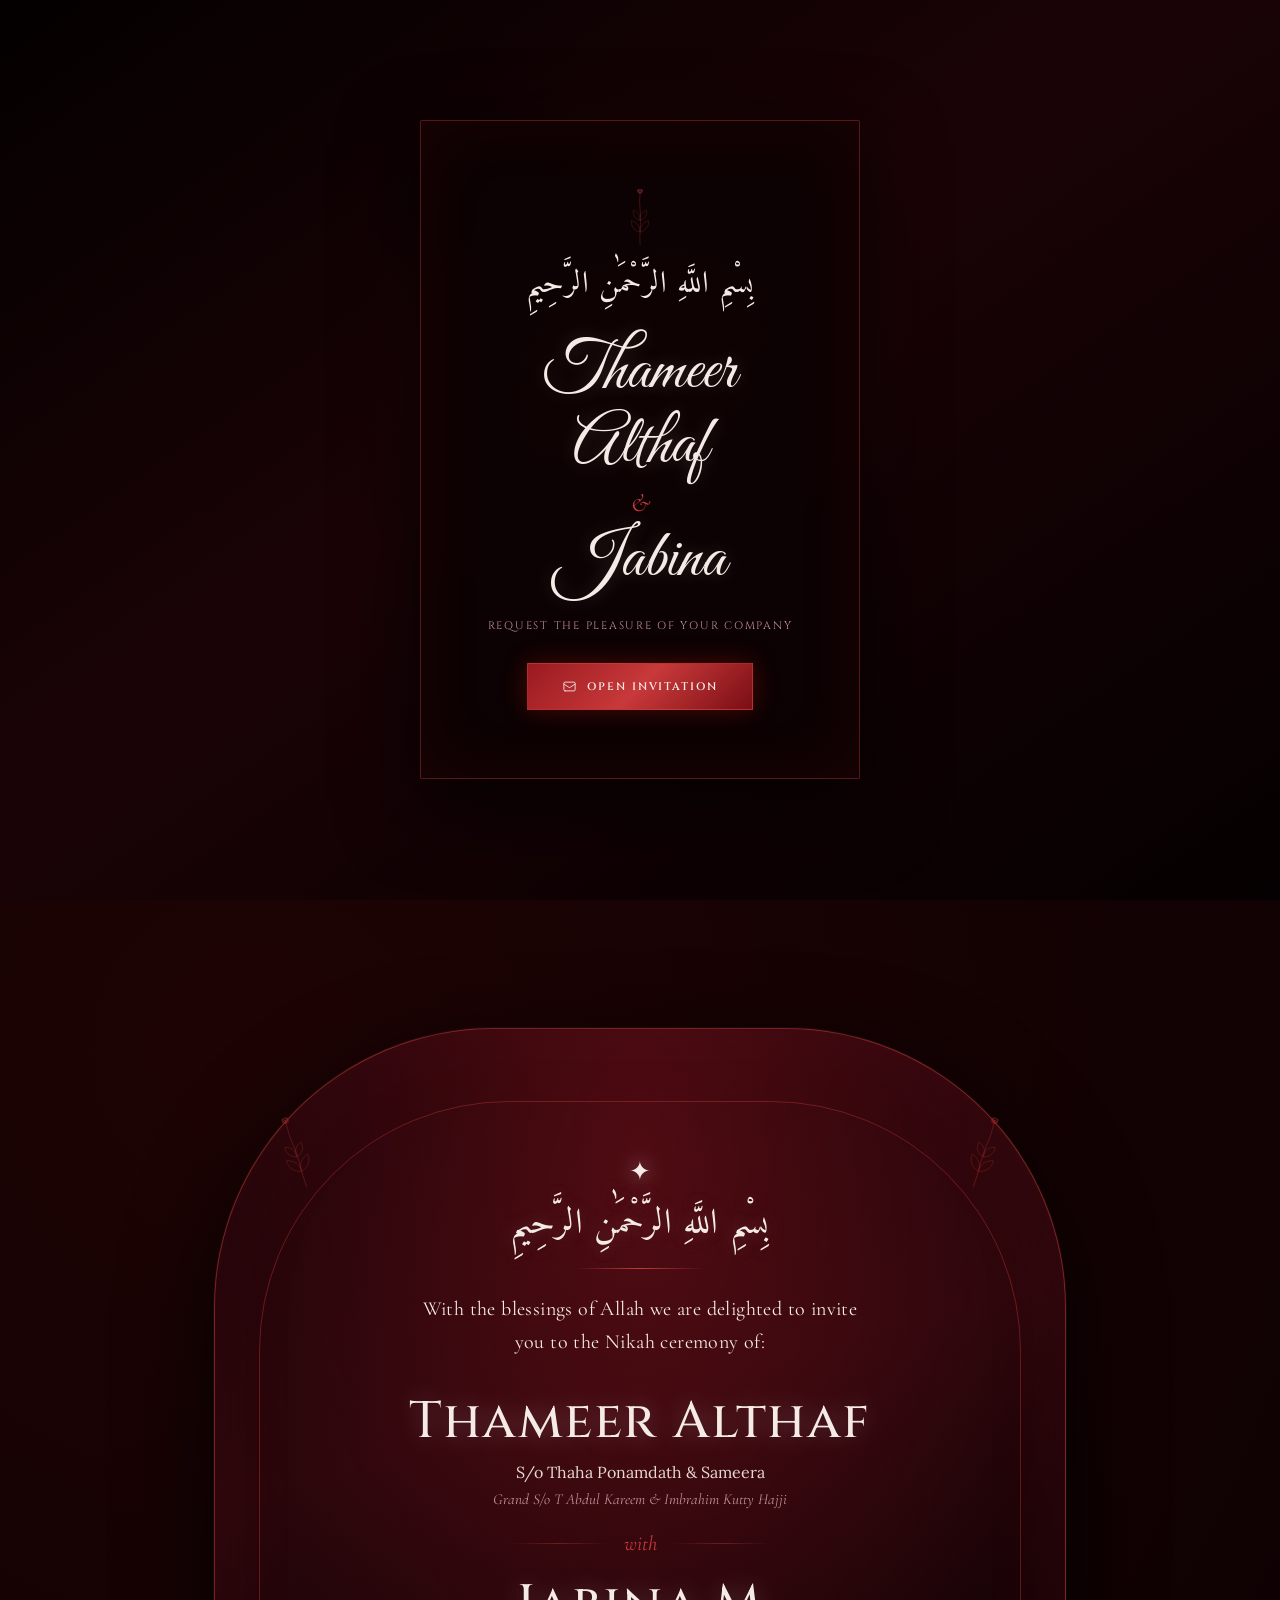
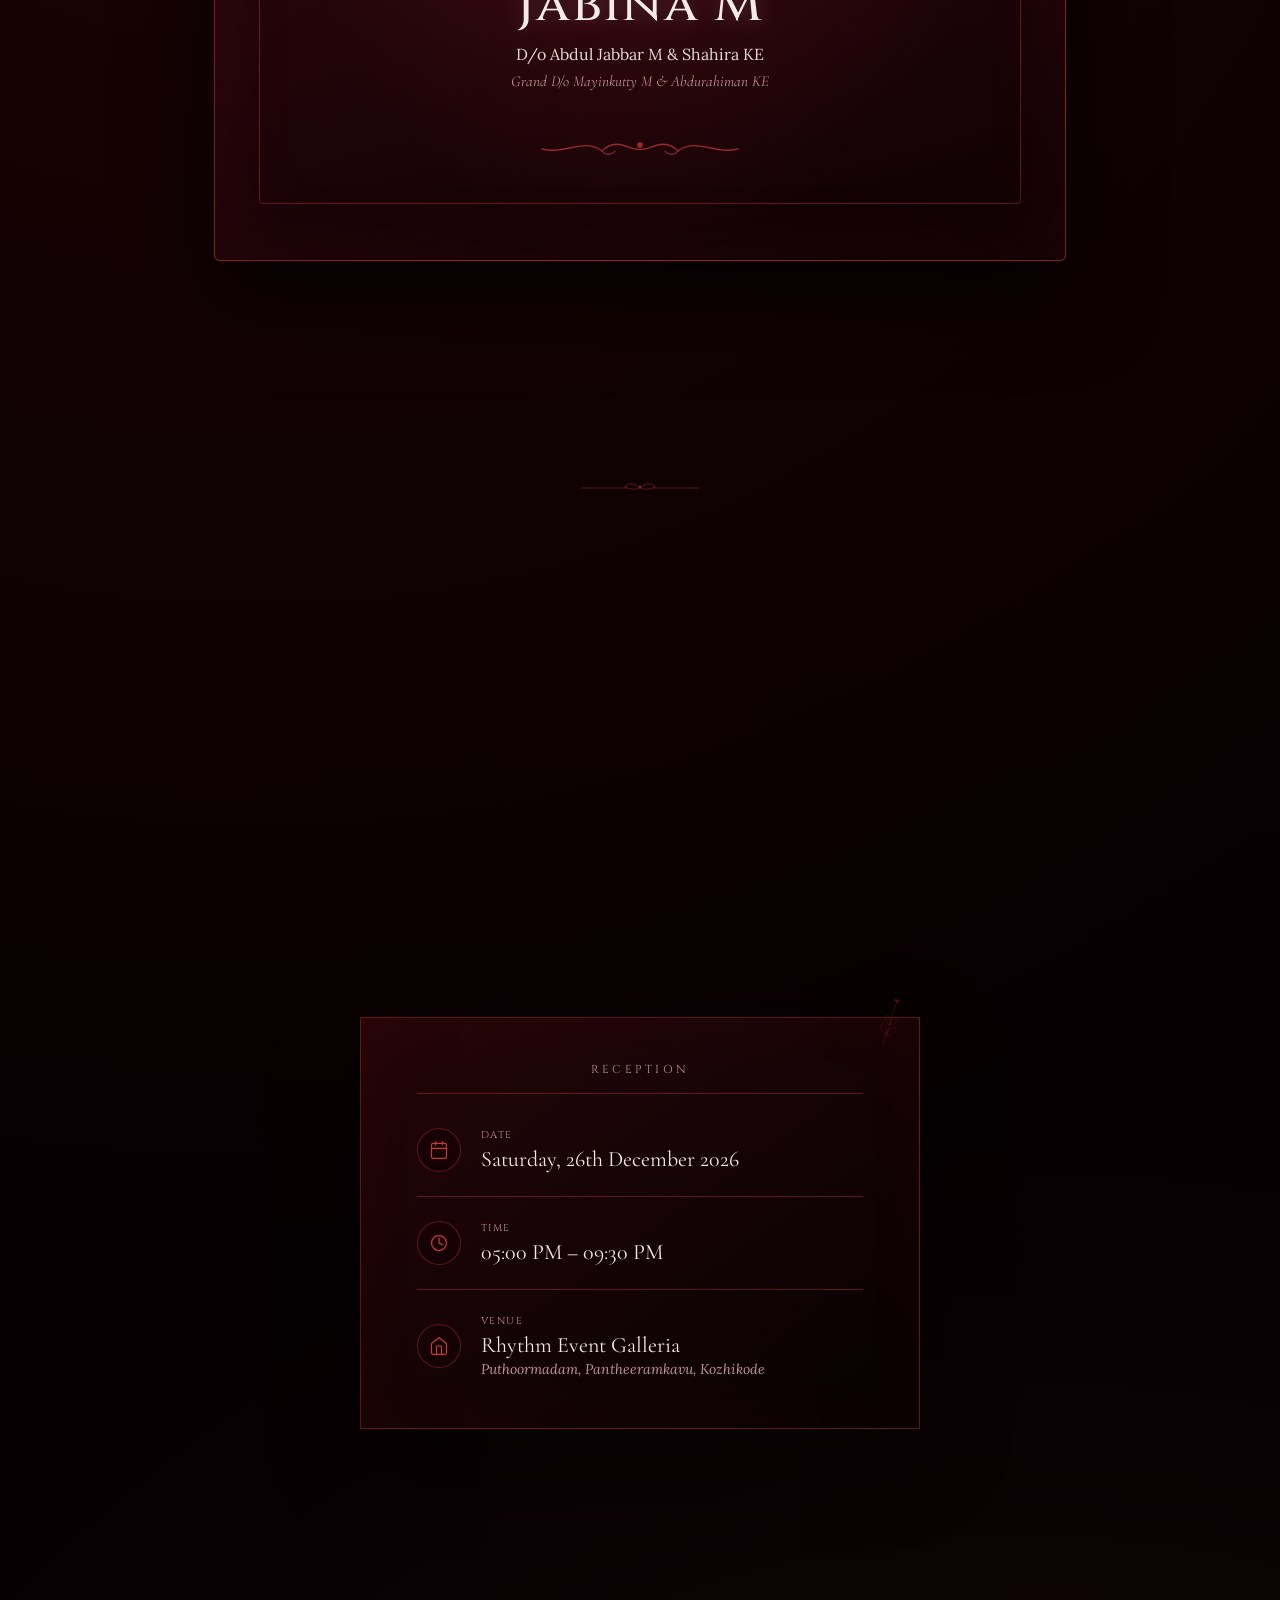
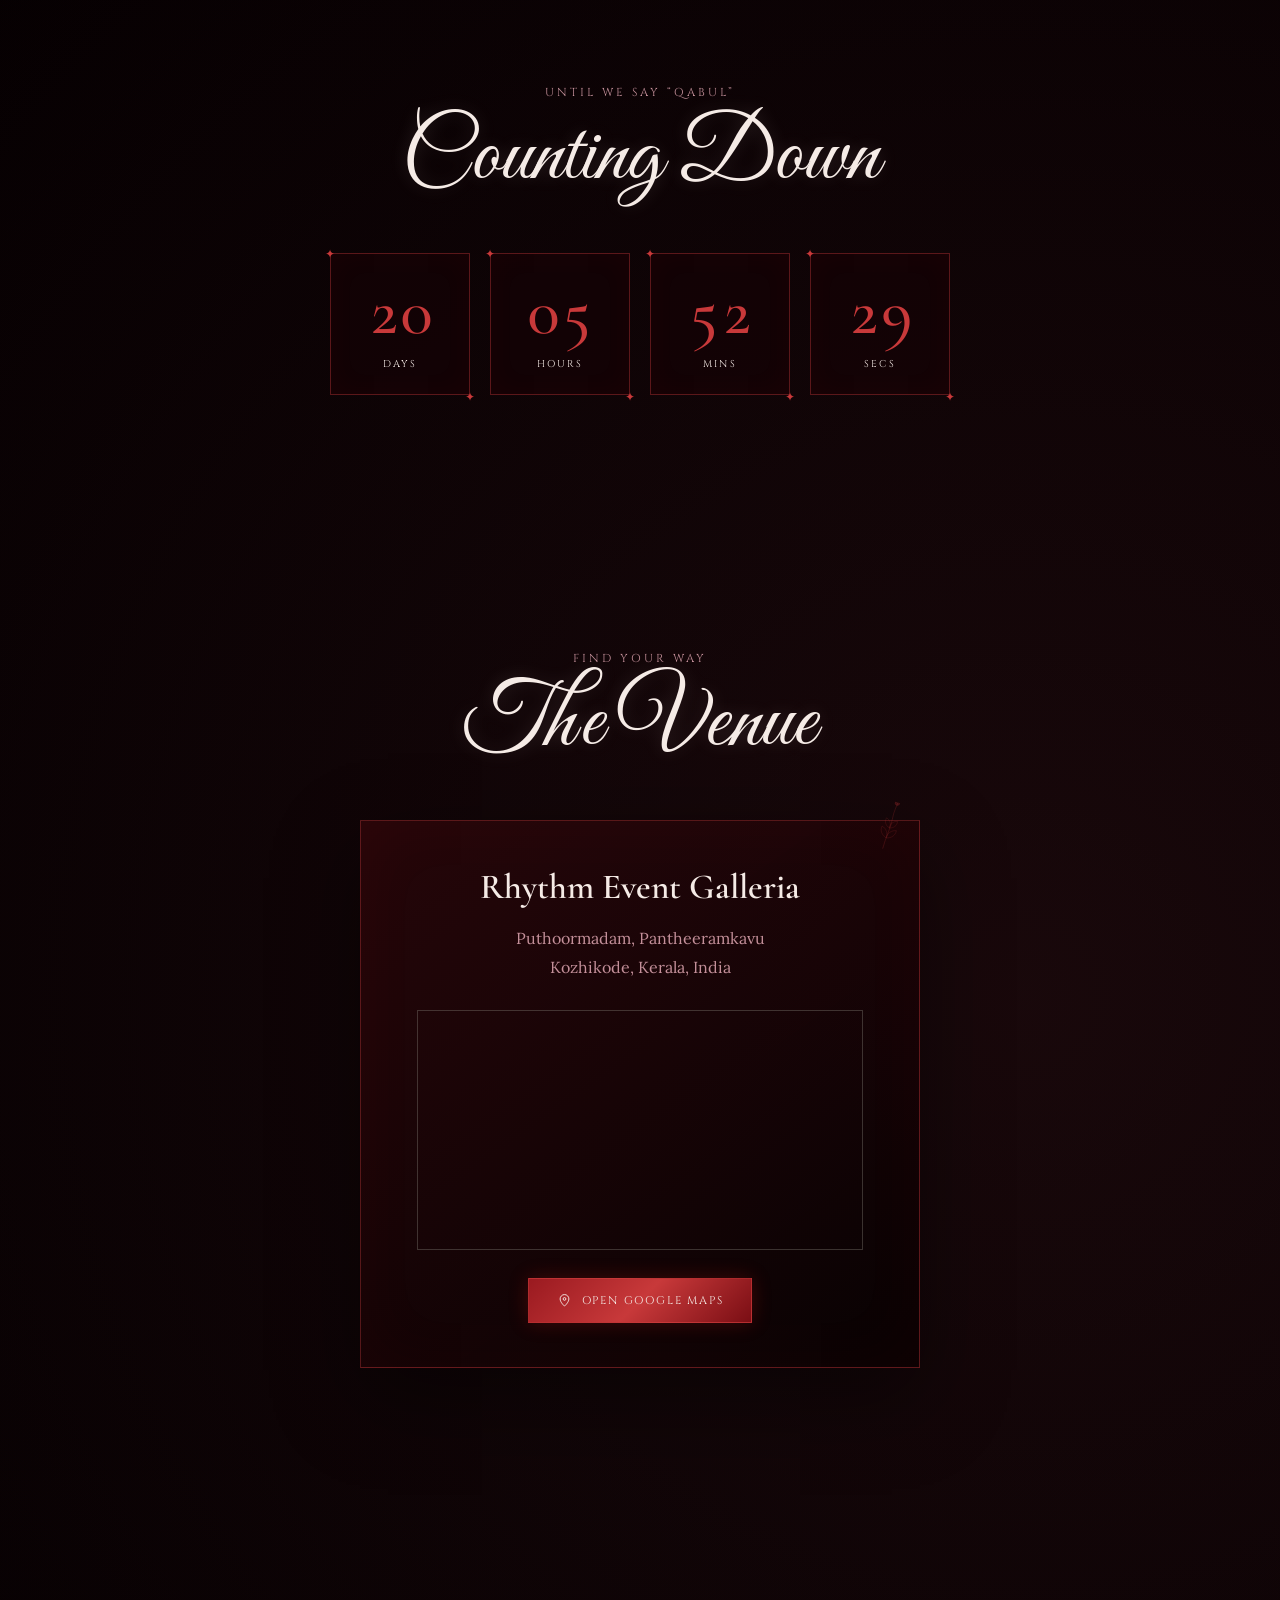
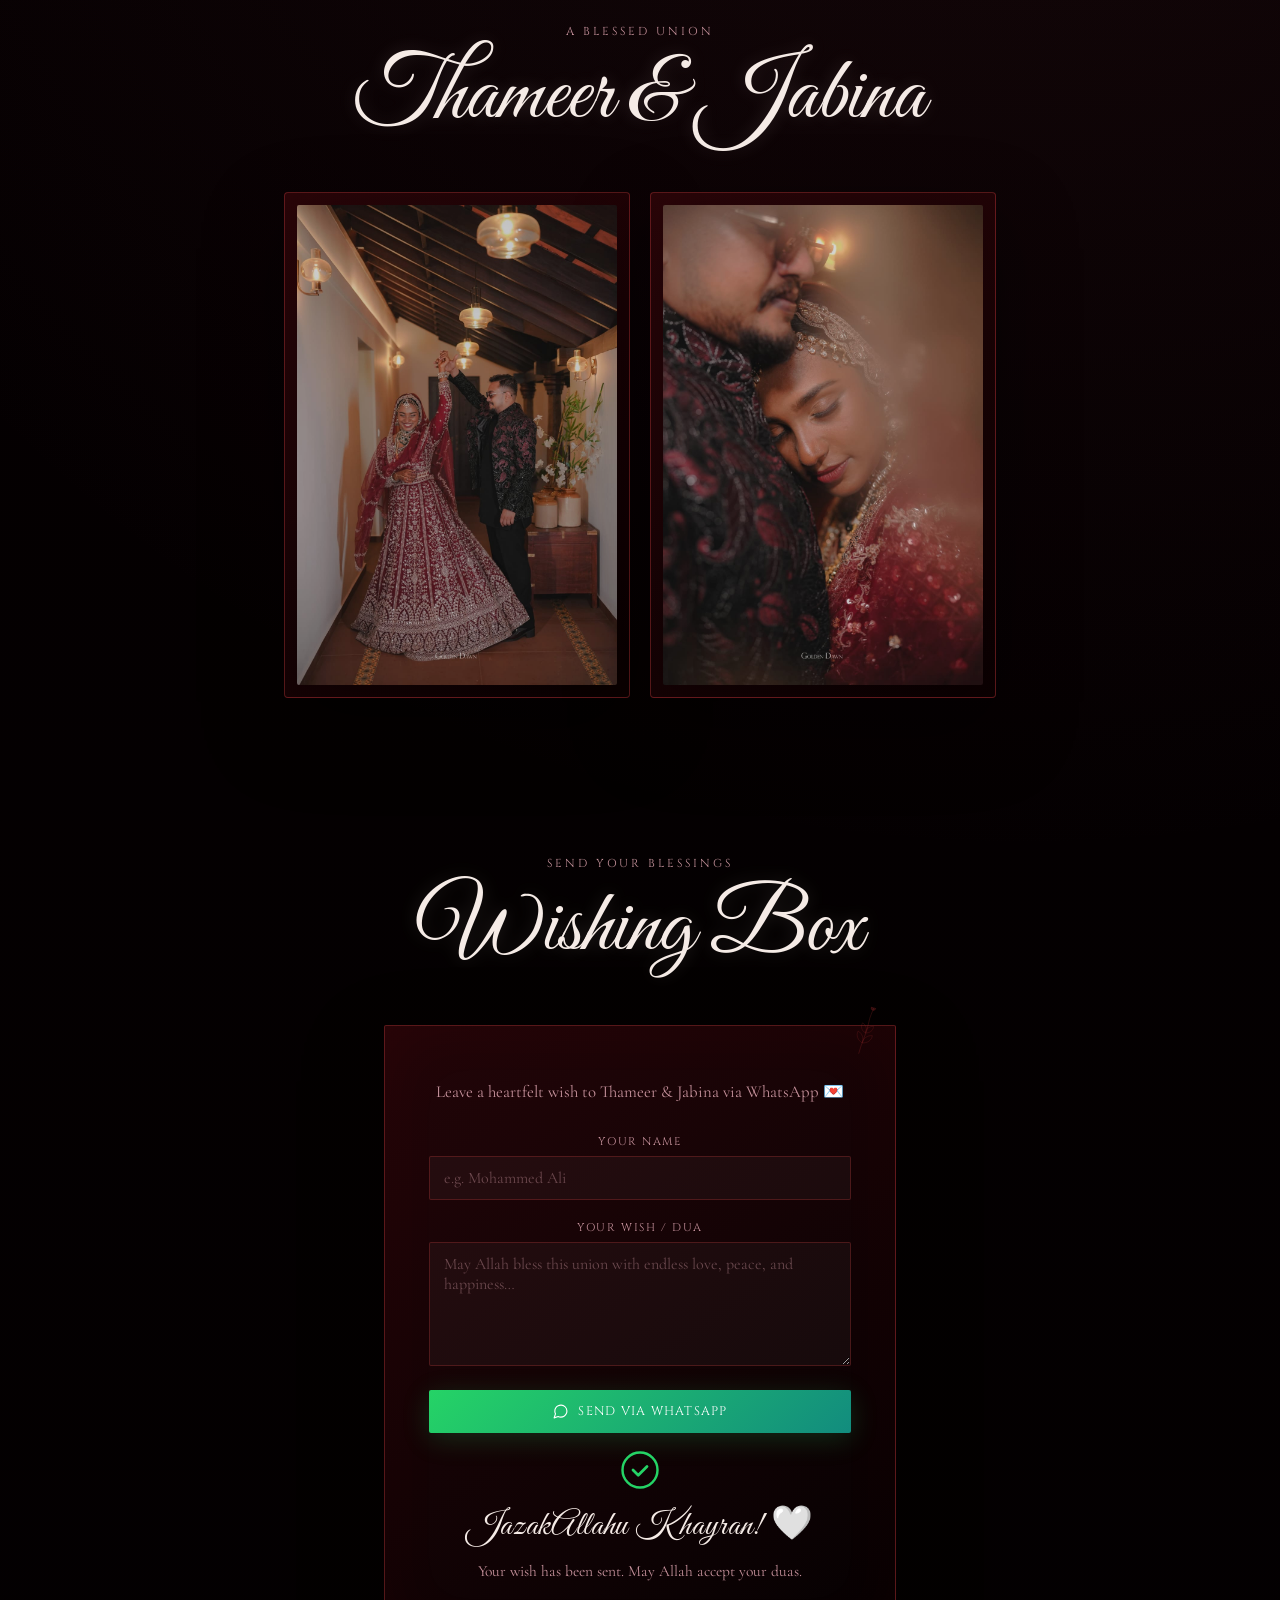
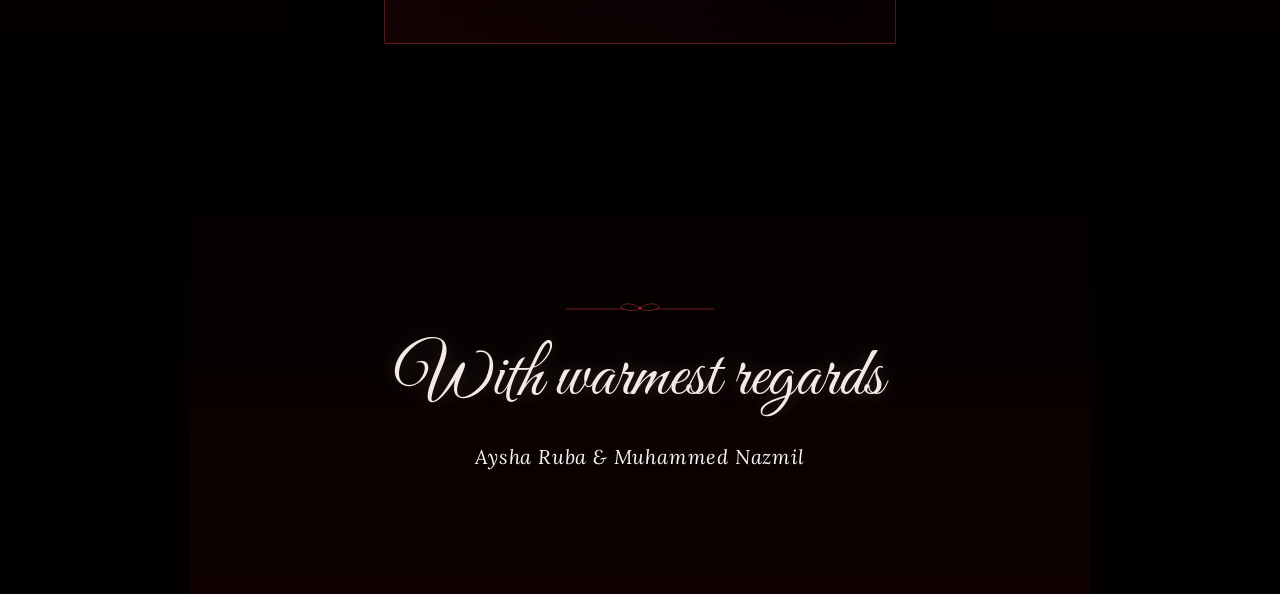
==== commit adf3f43b: "addded" ====
--- a/index.html
+++ b/index.html
@@ -415,11 +415,8 @@
     <svg class="glyph-divider" aria-hidden="true">
       <use href="#divider-motif" />
     </svg>
-    <h2 class="section-title">Thank You</h2>
-    <p class="thankyou-text">
-      We are grateful for your love, prayers, and presence on this blessed occasion.
-    </p>
-    <p class="thankyou-names">Thameer Althaf &amp; Jabina</p>
+    <p class="thankyou-names">With warmest regards</p>
+    <p class="thankyou-regards">Aysha Ruba &amp; Muhammed Nazmil</p>
   </footer>
 
   <!-- ============ BACKGROUND MUSIC ============ -->
--- a/style.css
+++ b/style.css
@@ -1104,6 +1104,16 @@
   line-height: 1.1;
 }
 
+.thankyou-regards {
+  font-family: var(--font-body);
+  font-size: clamp(1.05rem, 2.2vw, 1.25rem);
+  font-style: italic;
+  letter-spacing: 0.04em;
+  color: #f5f5f5;
+  line-height: 1.7;
+  margin-top: 22px;
+}
+
 /* ==========================================================================
    RESPONSIVE
    ========================================================================== */
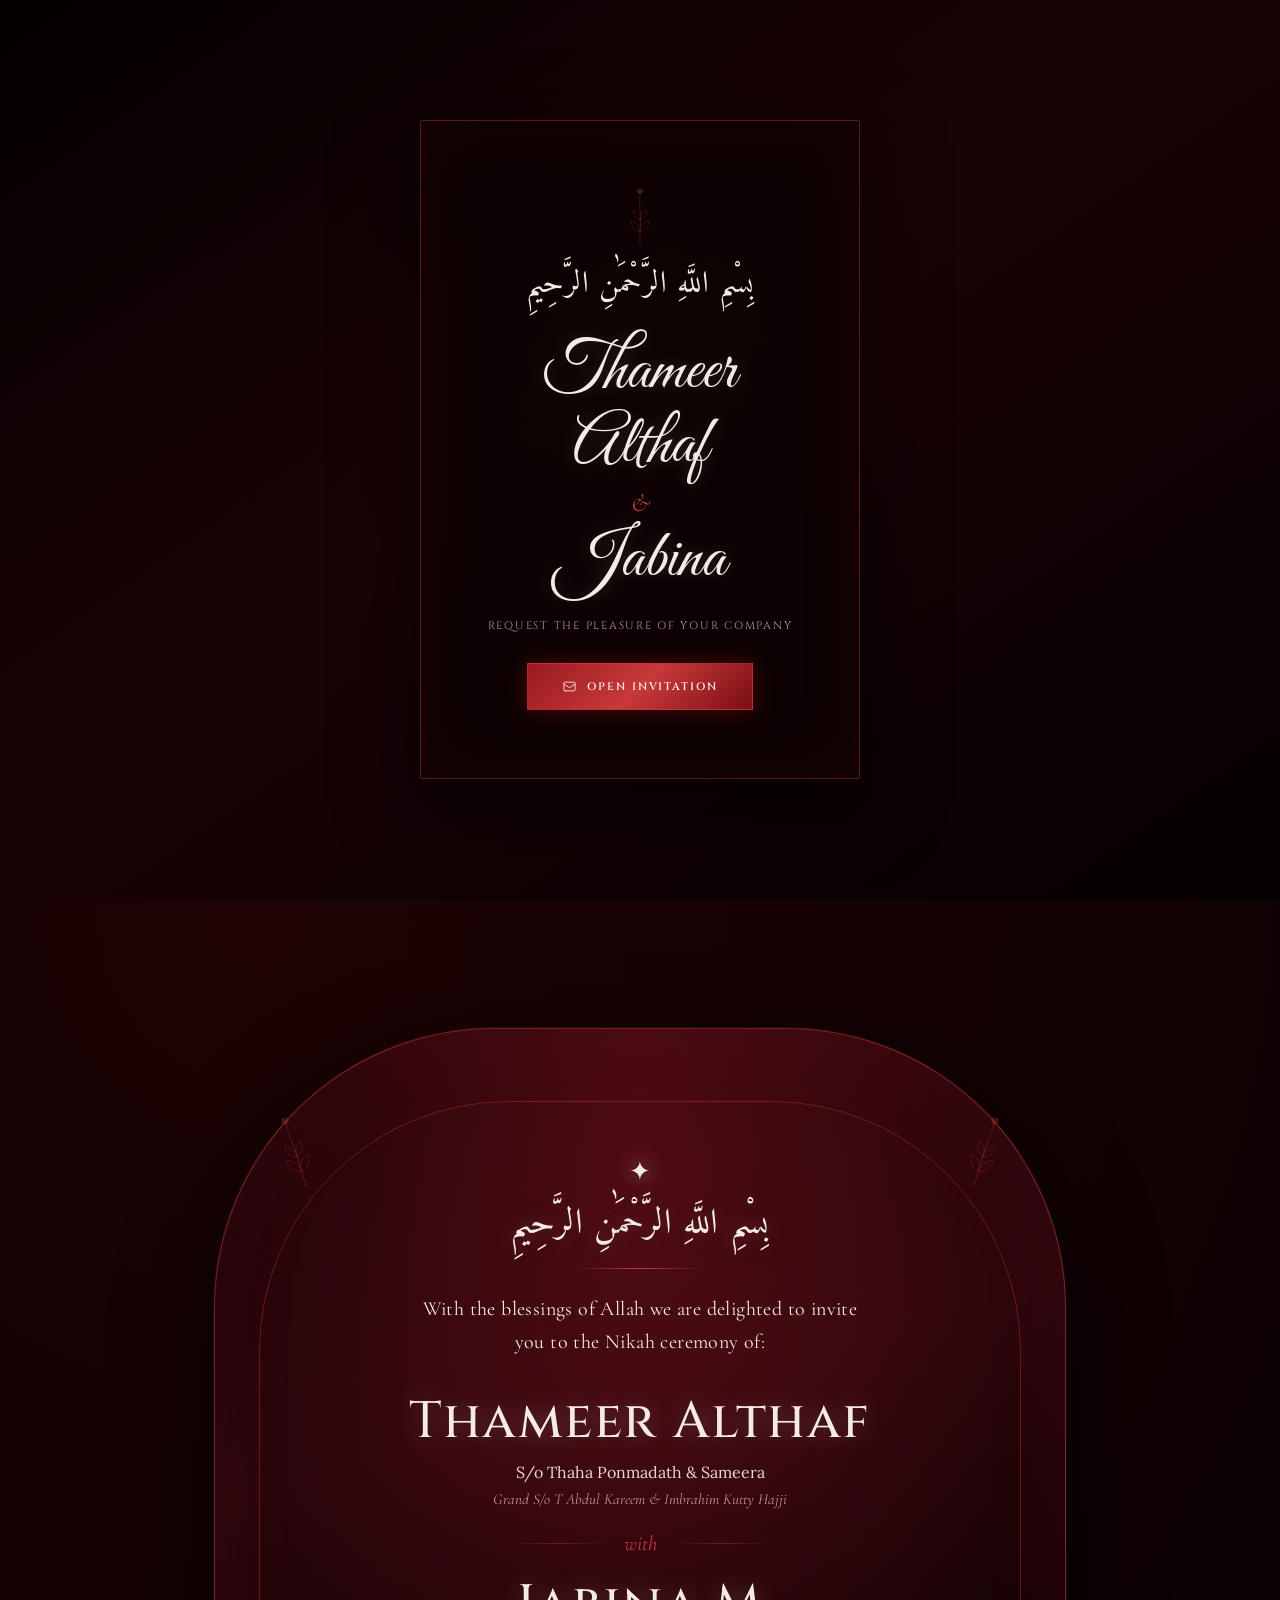
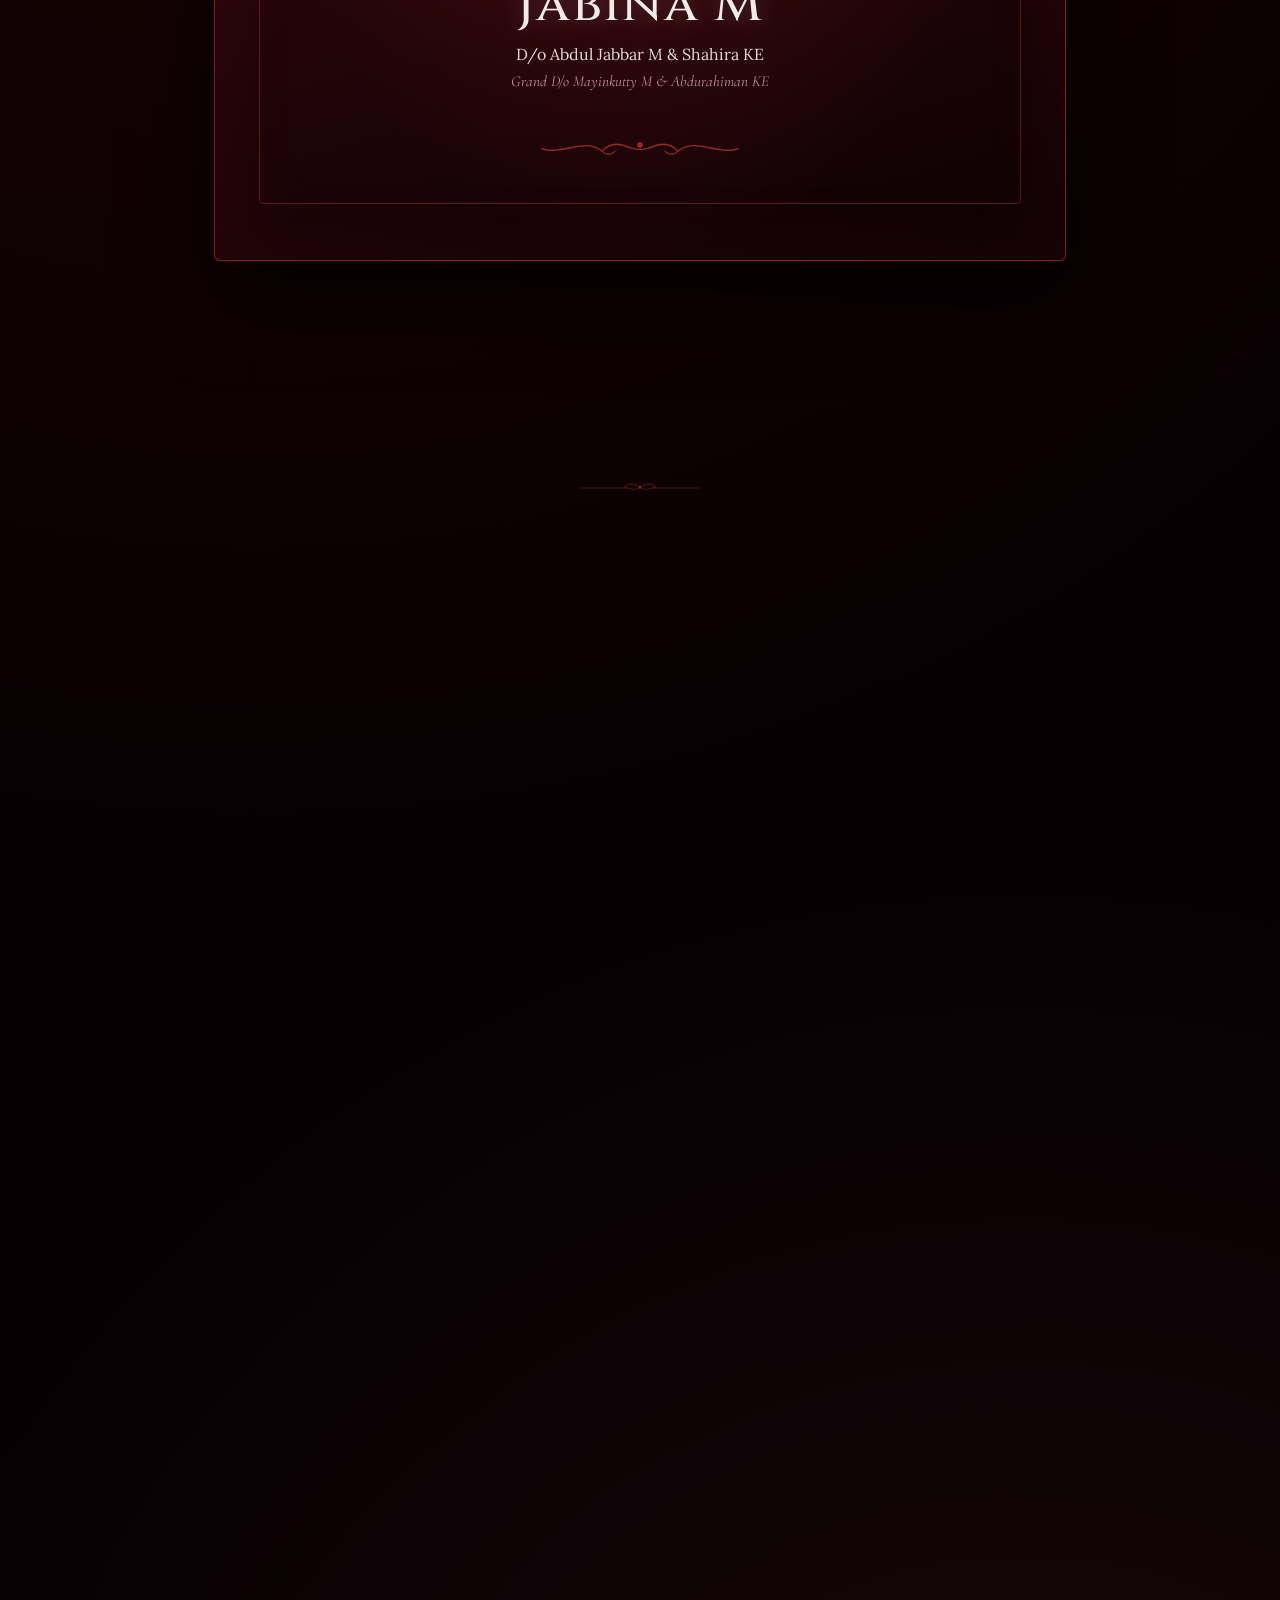
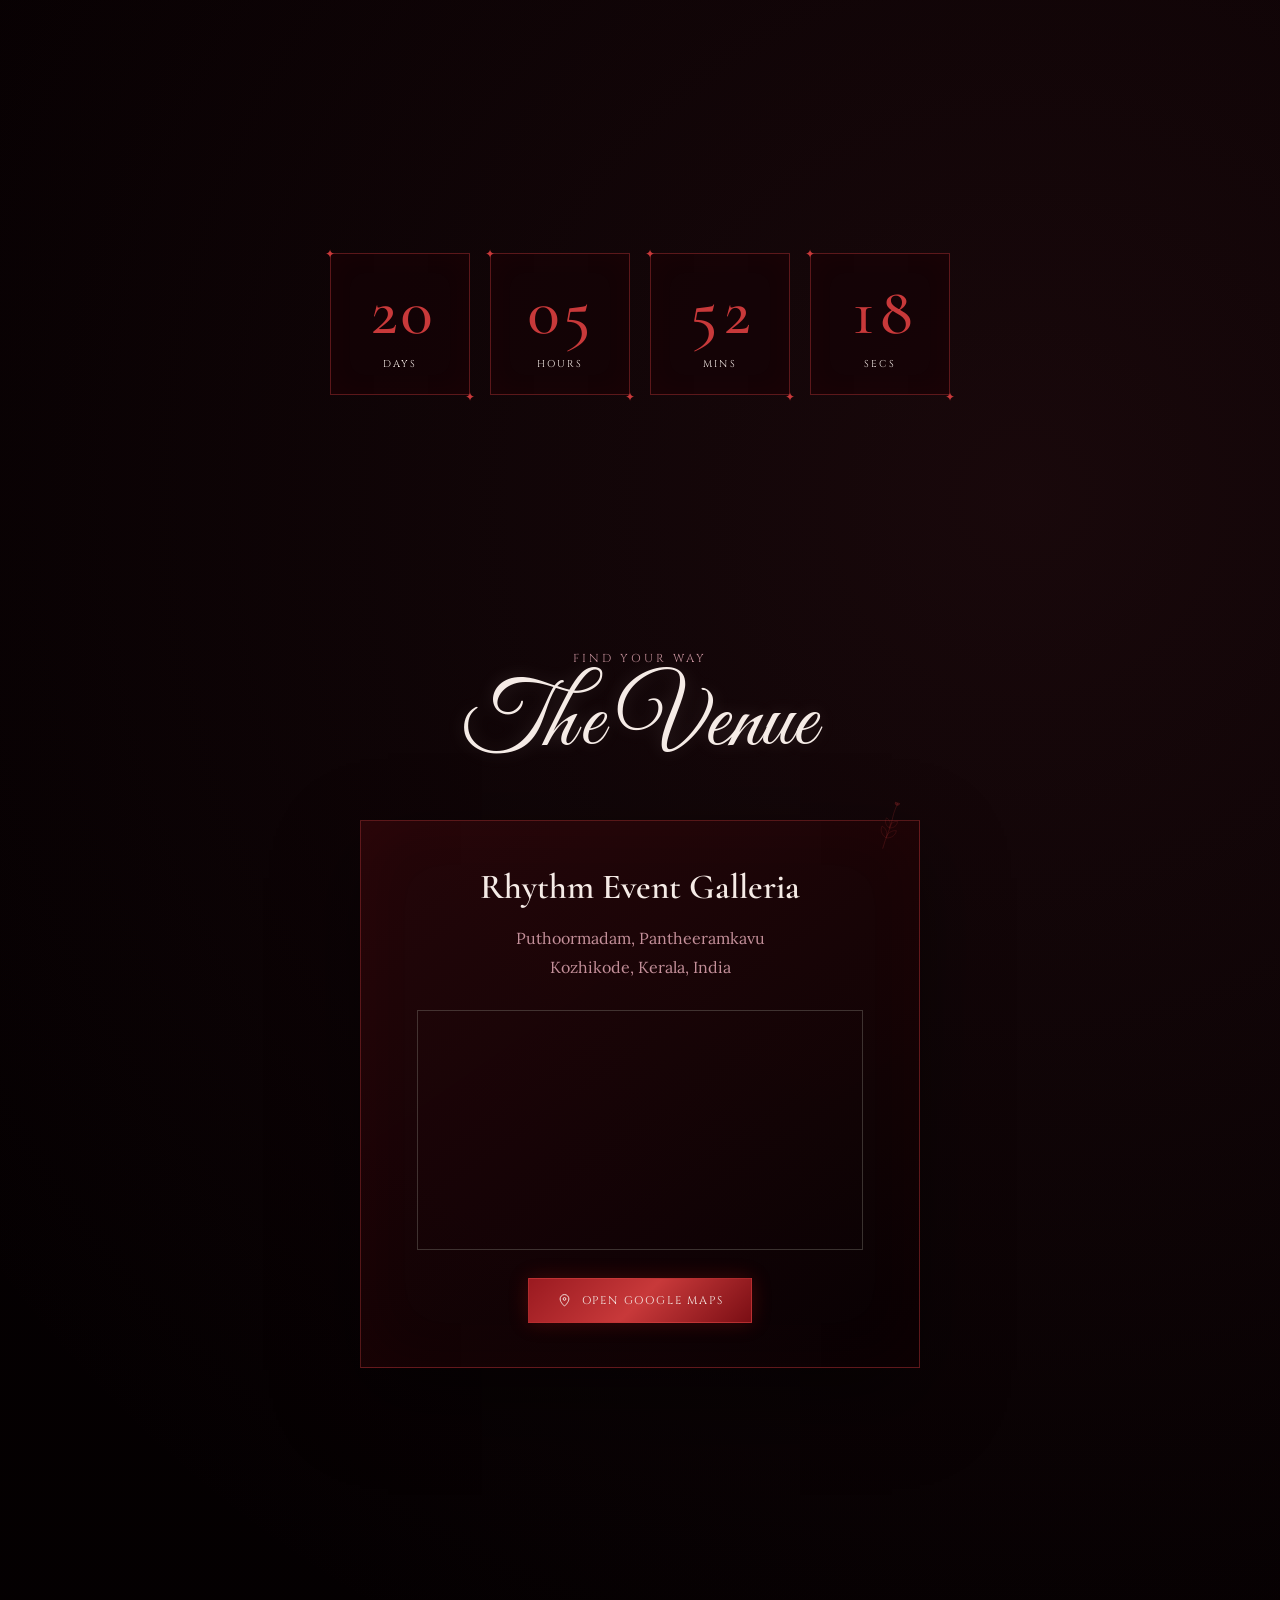
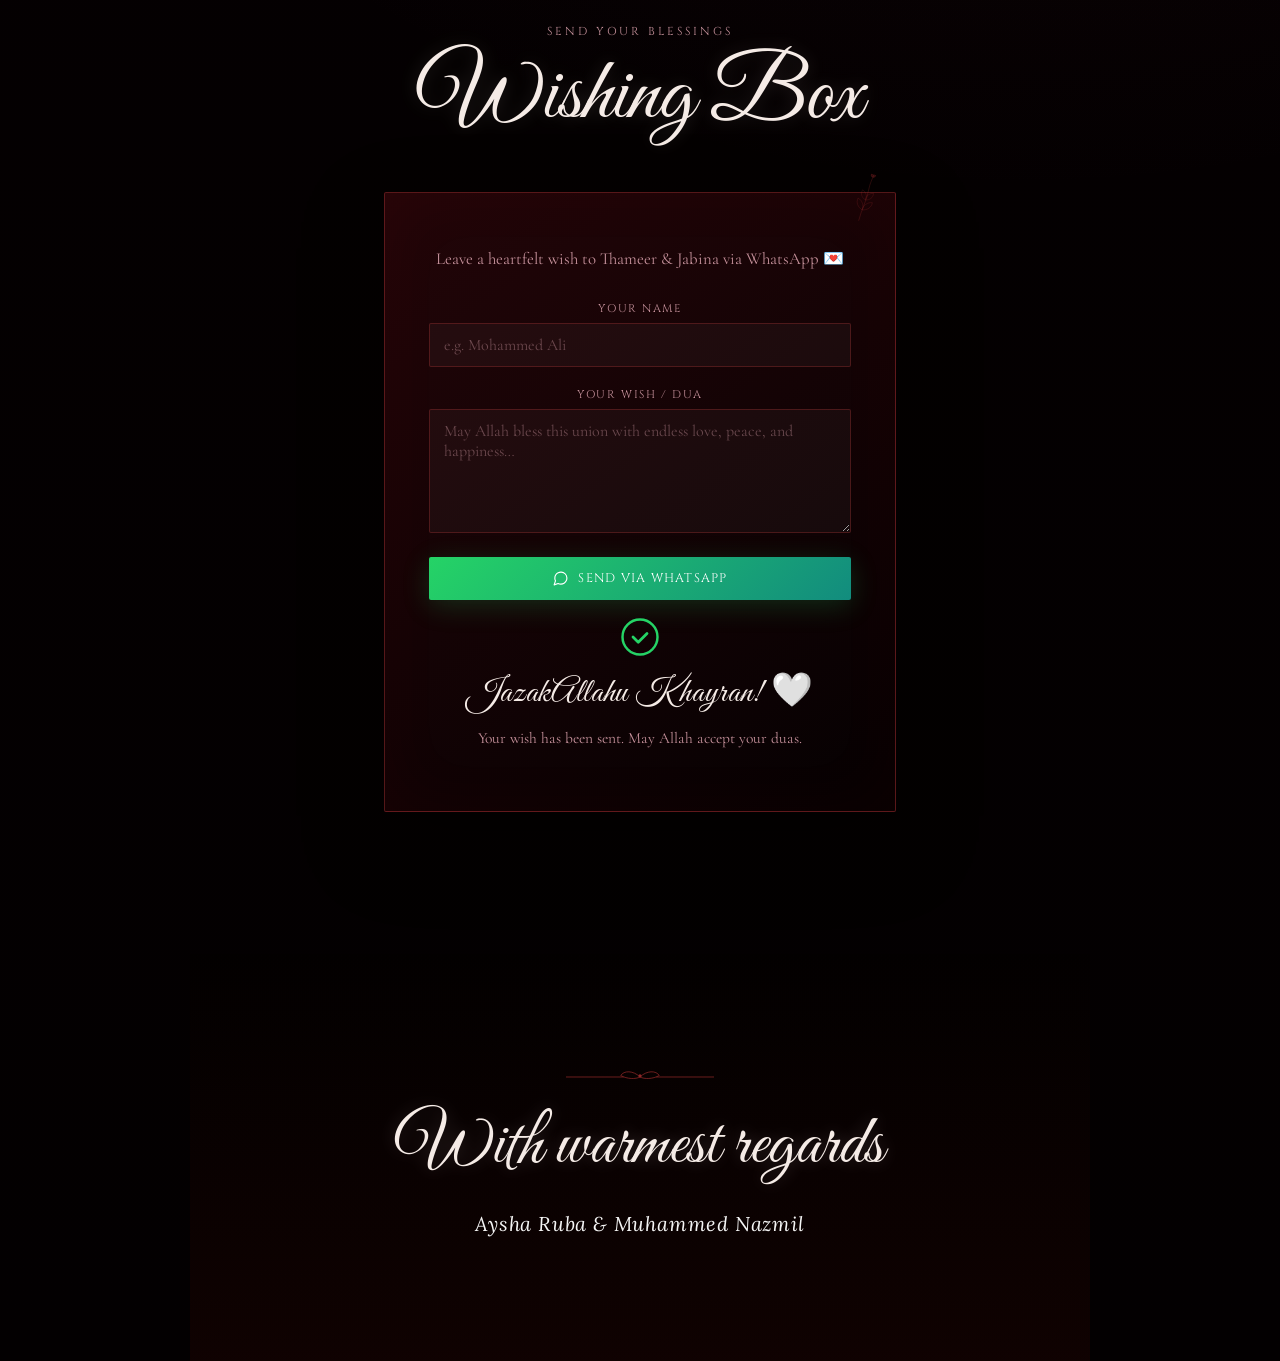
==== commit 08821bb0: "Fix typo: Ponamdath -> Ponmadath" ====
--- a/index.html
+++ b/index.html
@@ -177,7 +177,7 @@
         <!-- Groom -->
         <div class="arch-person-block">
           <h2 class="arch-person-name">Thameer Althaf</h2>
-          <p class="arch-person-parents">S/o Thaha Ponamdath &amp; Sameera</p>
+          <p class="arch-person-parents">S/o Thaha Ponmadath &amp; Sameera</p>
           <p class="arch-person-grandparents">Grand S/o T Abdul Kareem &amp; Imbrahim Kutty Hajji</p>
         </div>
 
@@ -333,20 +333,6 @@
         </svg>
         Open Google Maps
       </a>
-    </div>
-  </section>
-
-  <!-- ============ COUPLES MOMENTS ============ -->
-  <section class="section couples-section" id="couple">
-    <p class="section-eyebrow">A Blessed Union</p>
-    <h2 class="section-title">Thameer &amp; Jabina</h2>
-    <div class="couples-gallery reveal">
-      <div class="couples-img-container">
-        <img src="23.jpeg" alt="Thameer Althaf &amp; Jabina" class="couples-img">
-      </div>
-      <div class="couples-img-container secondary-img">
-        <img src="234.jpeg" alt="Thameer Althaf &amp; Jabina" class="couples-img">
-      </div>
     </div>
   </section>
 
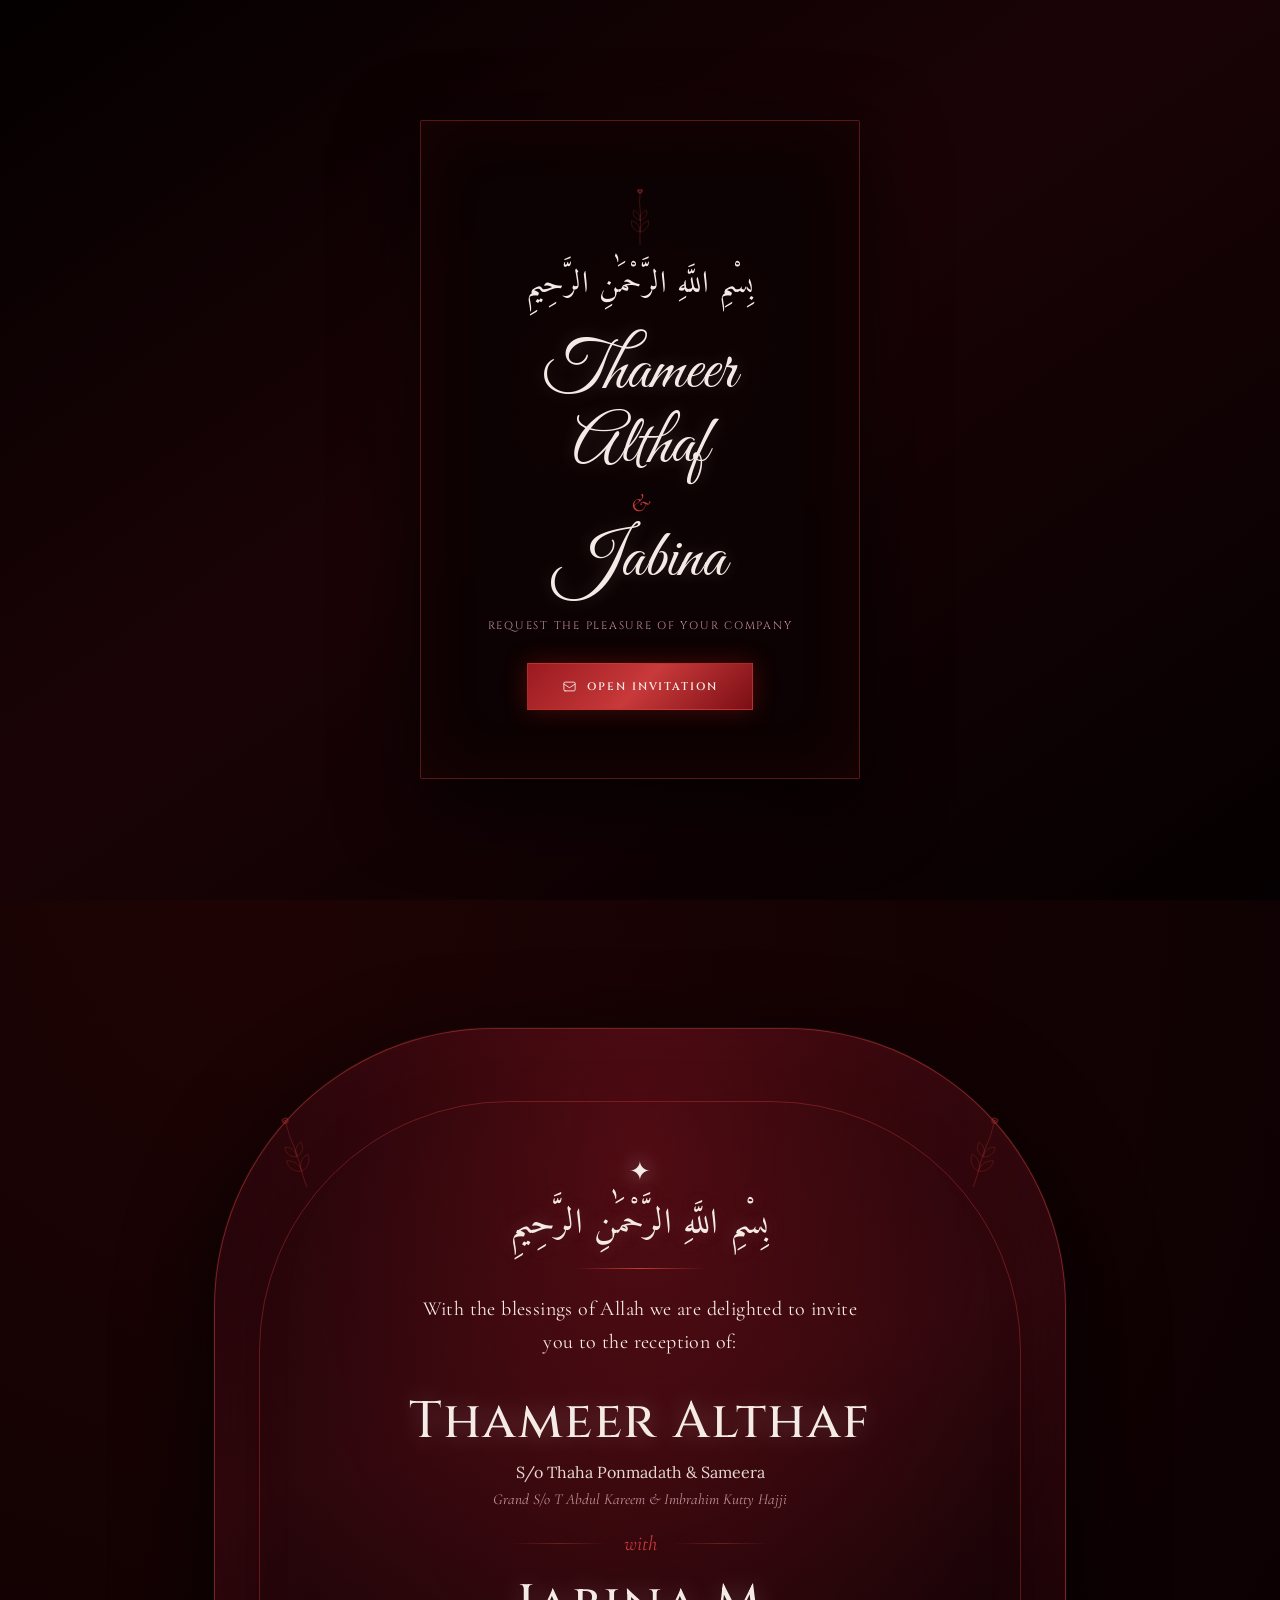
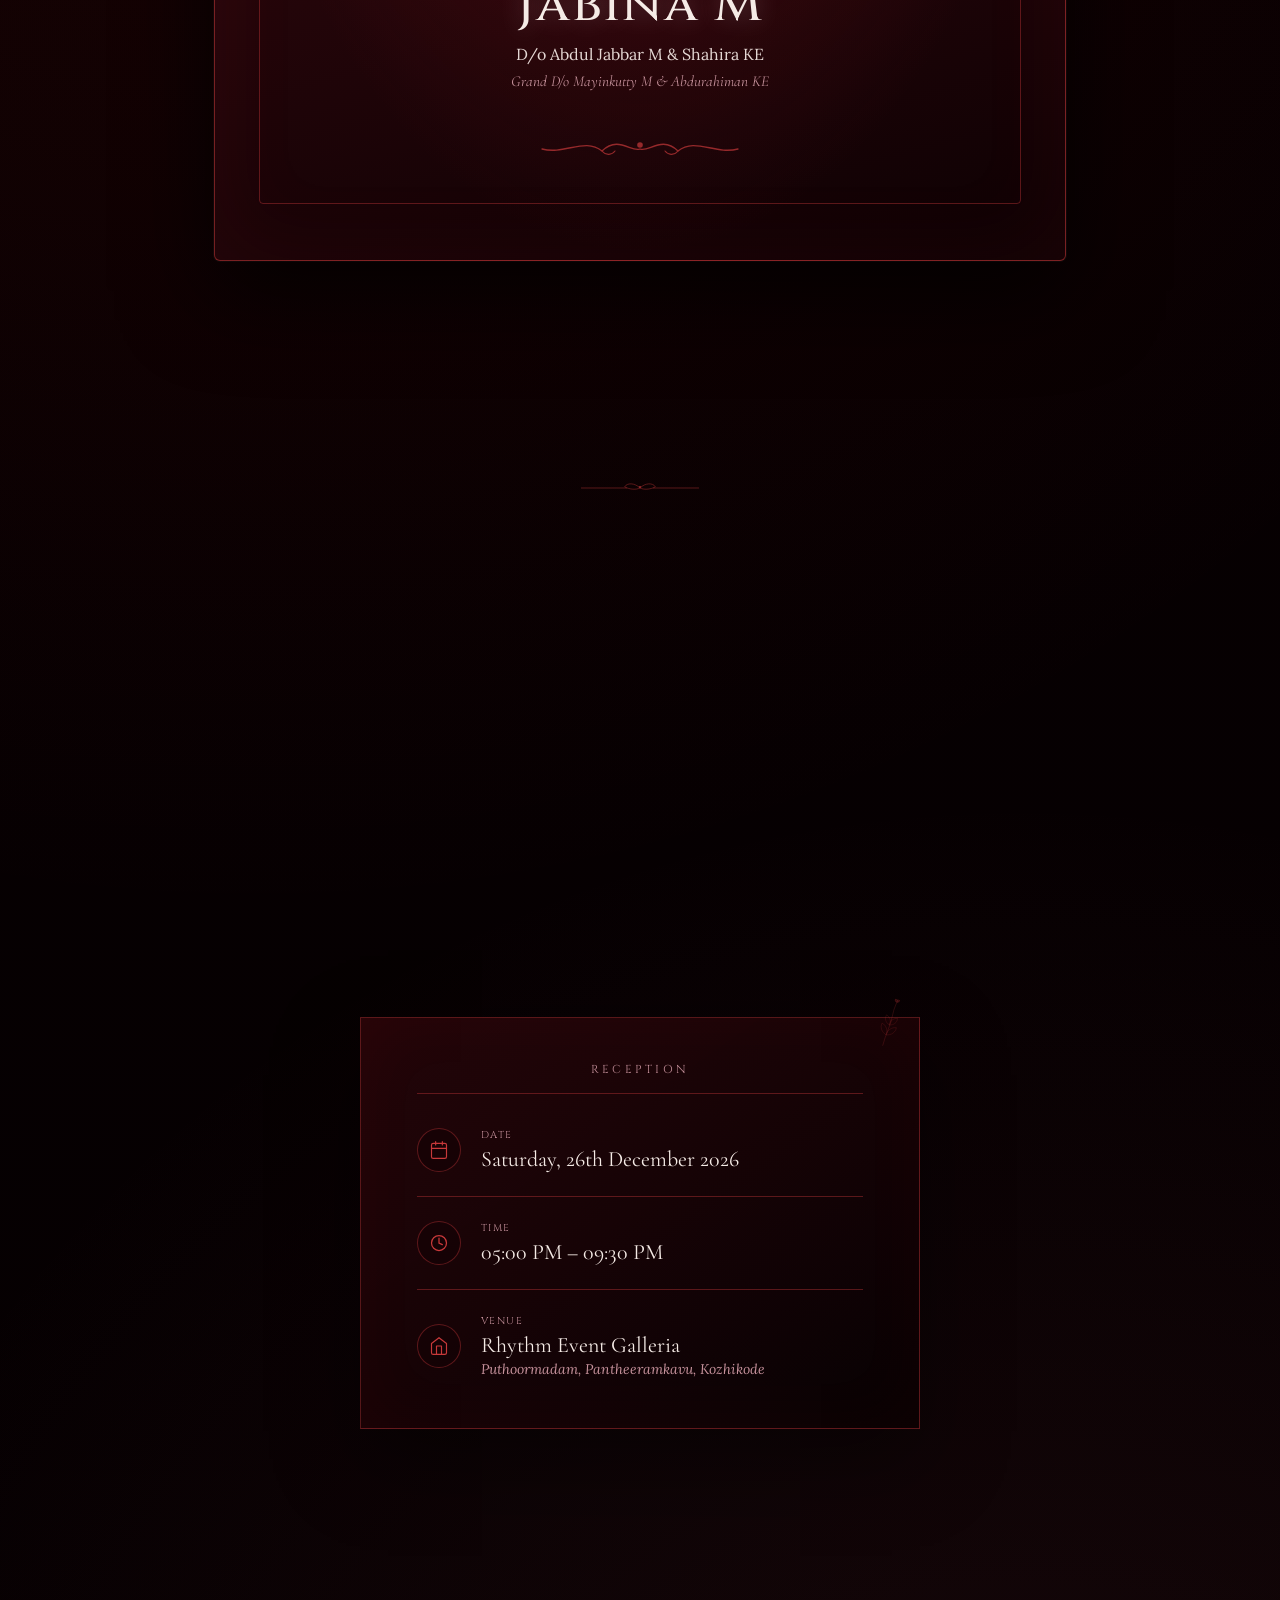
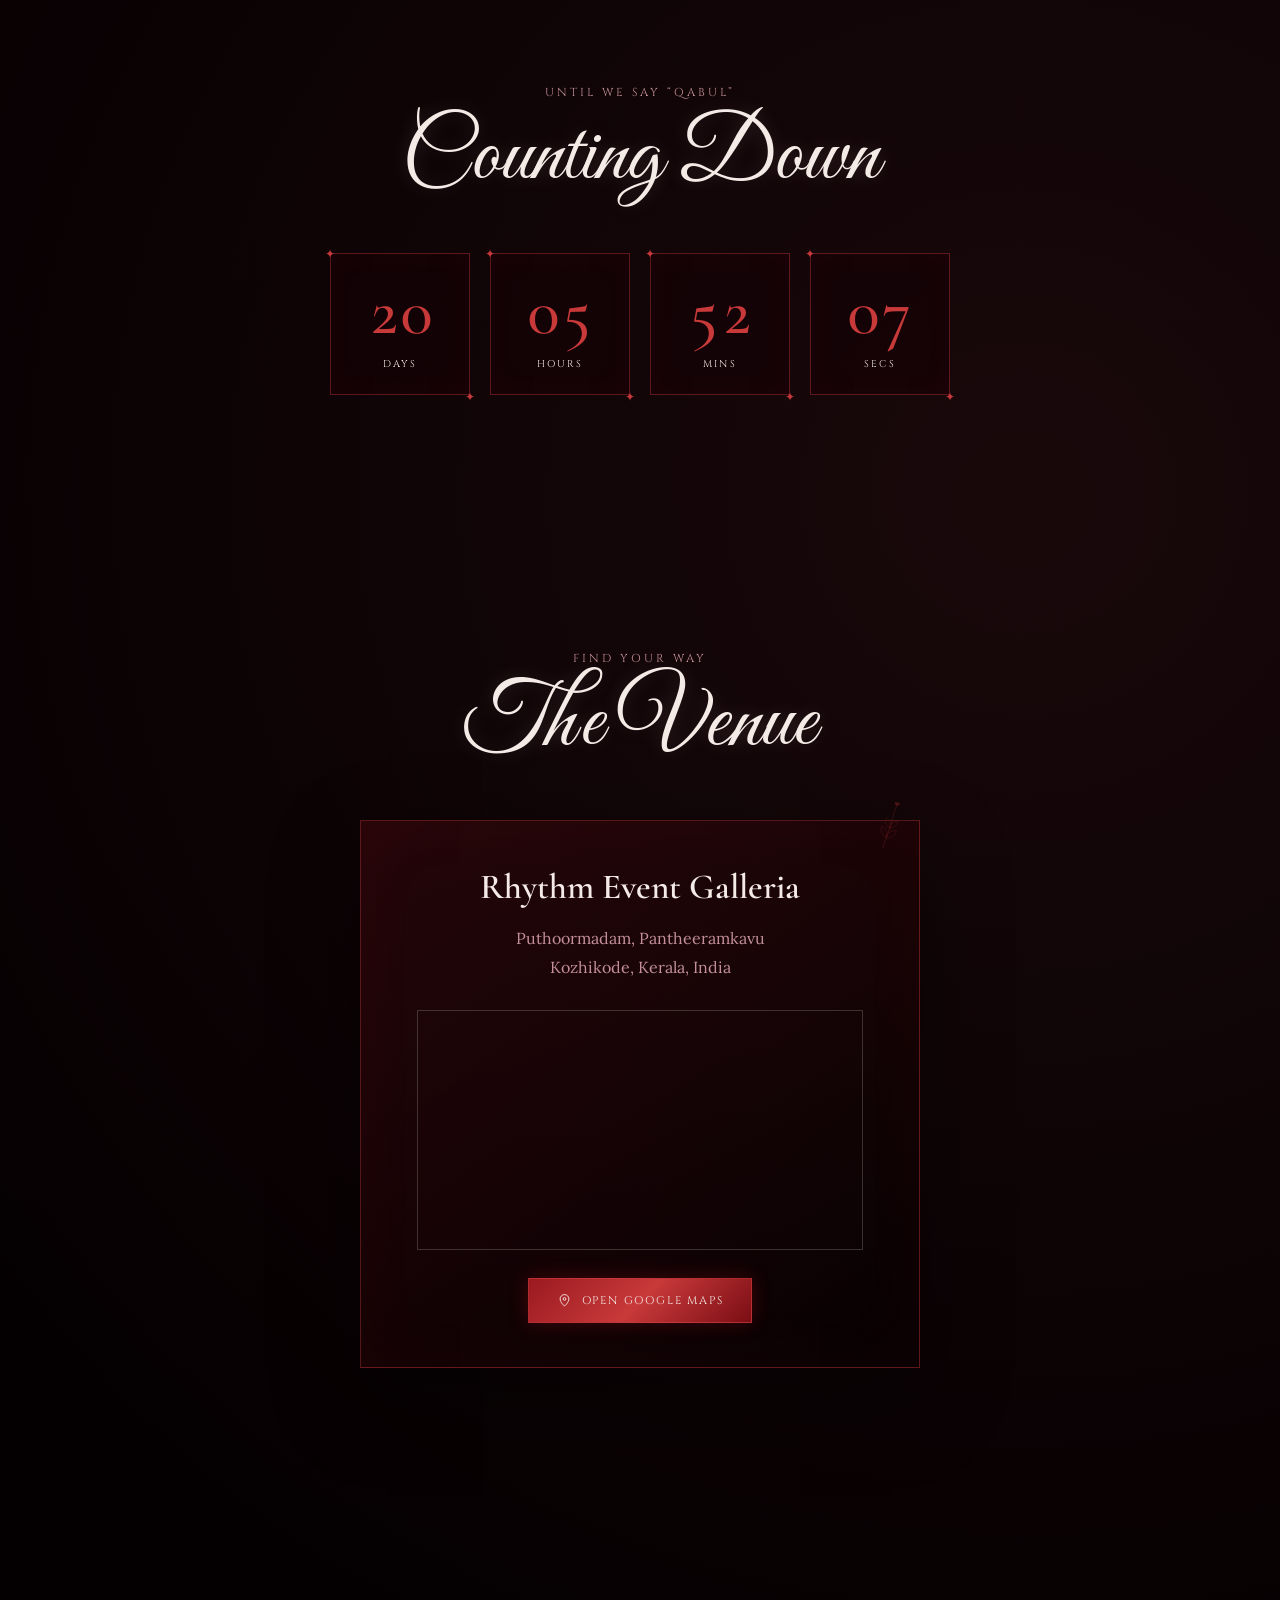
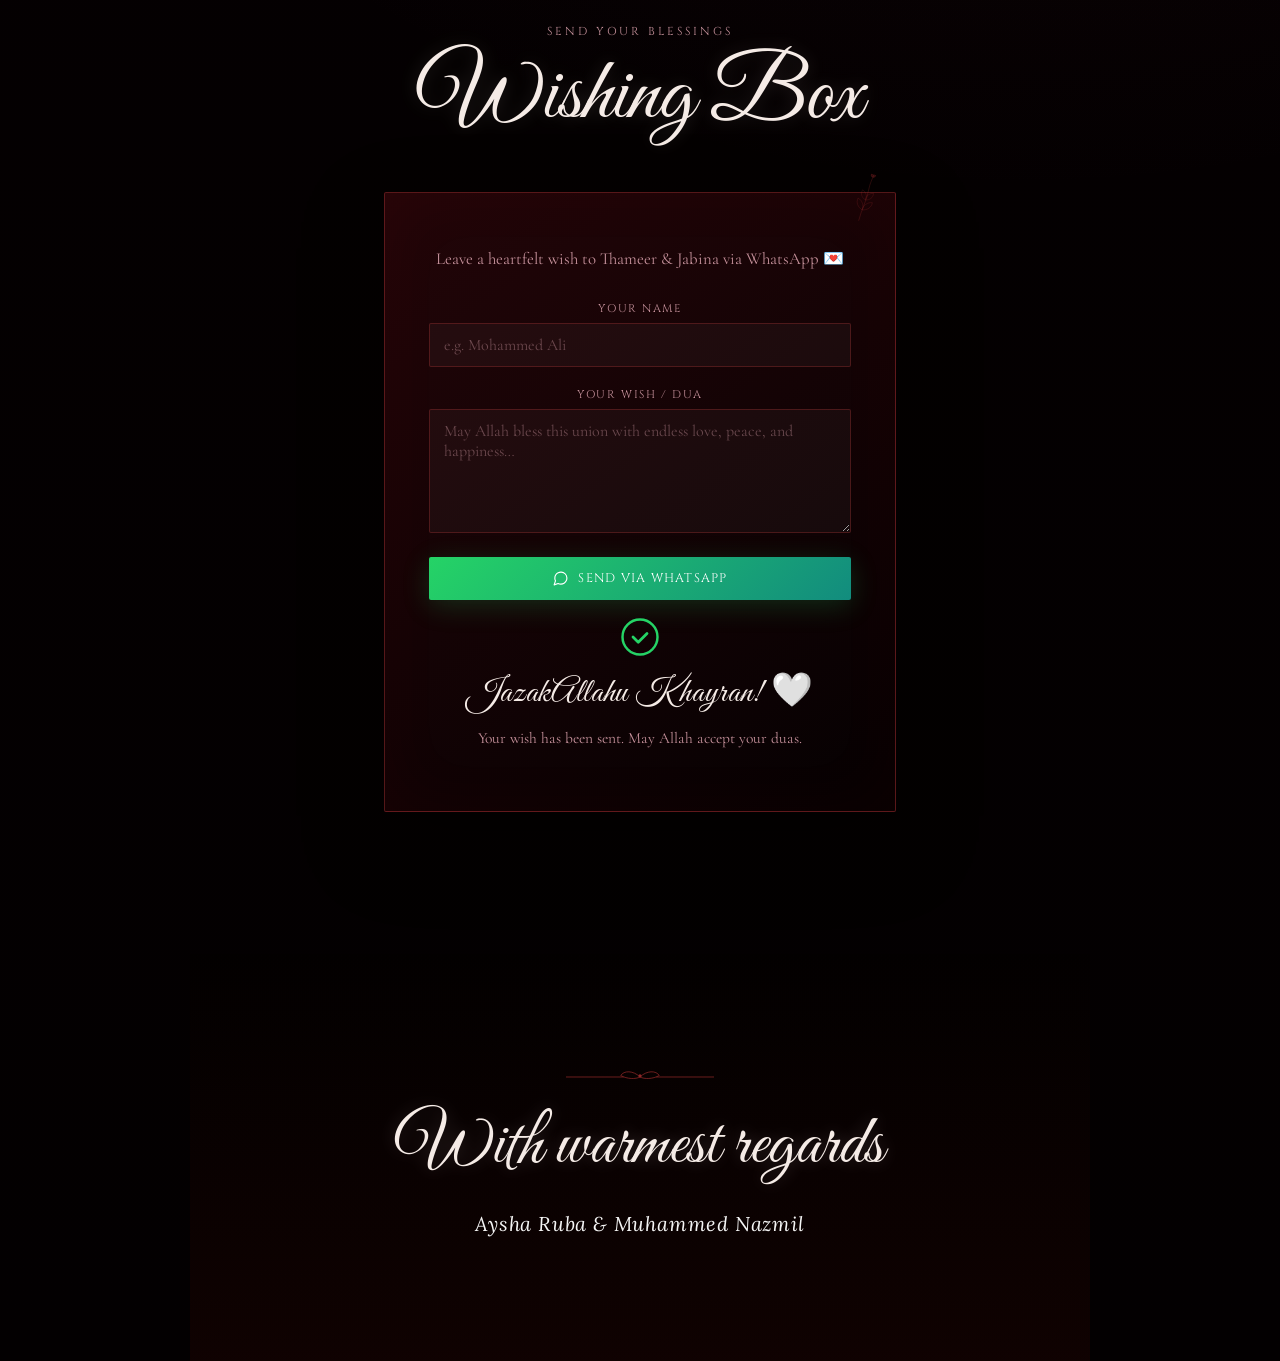
==== commit 6a013cd2: "Change Nikah ceremony to reception; fix Ponmadath spacing" ====
--- a/index.html
+++ b/index.html
@@ -171,7 +171,7 @@
         <div class="arch-rule-divider"></div>
 
         <p class="arch-invite-text">
-          With the blessings of Allah we are delighted to invite you to the Nikah ceremony of:
+          With the blessings of Allah we are delighted to invite you to the reception of:
         </p>
 
         <!-- Groom -->
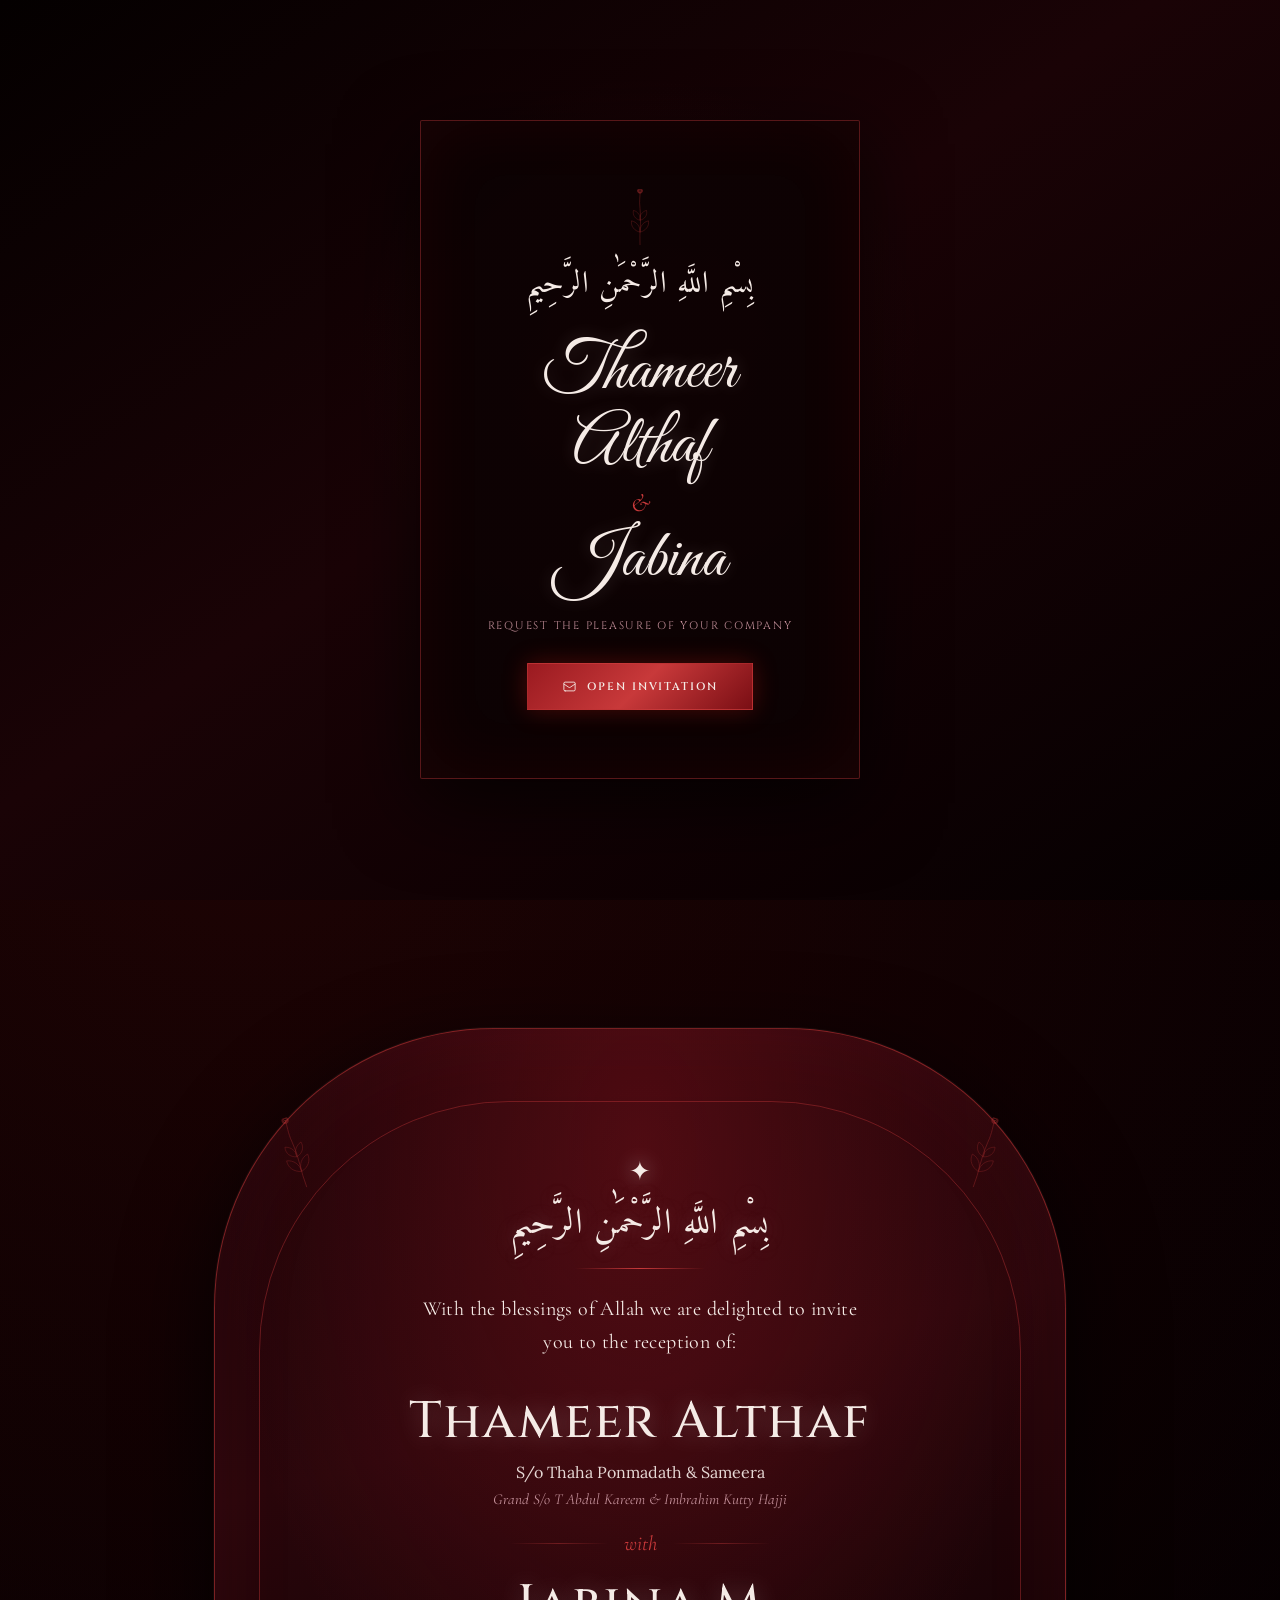
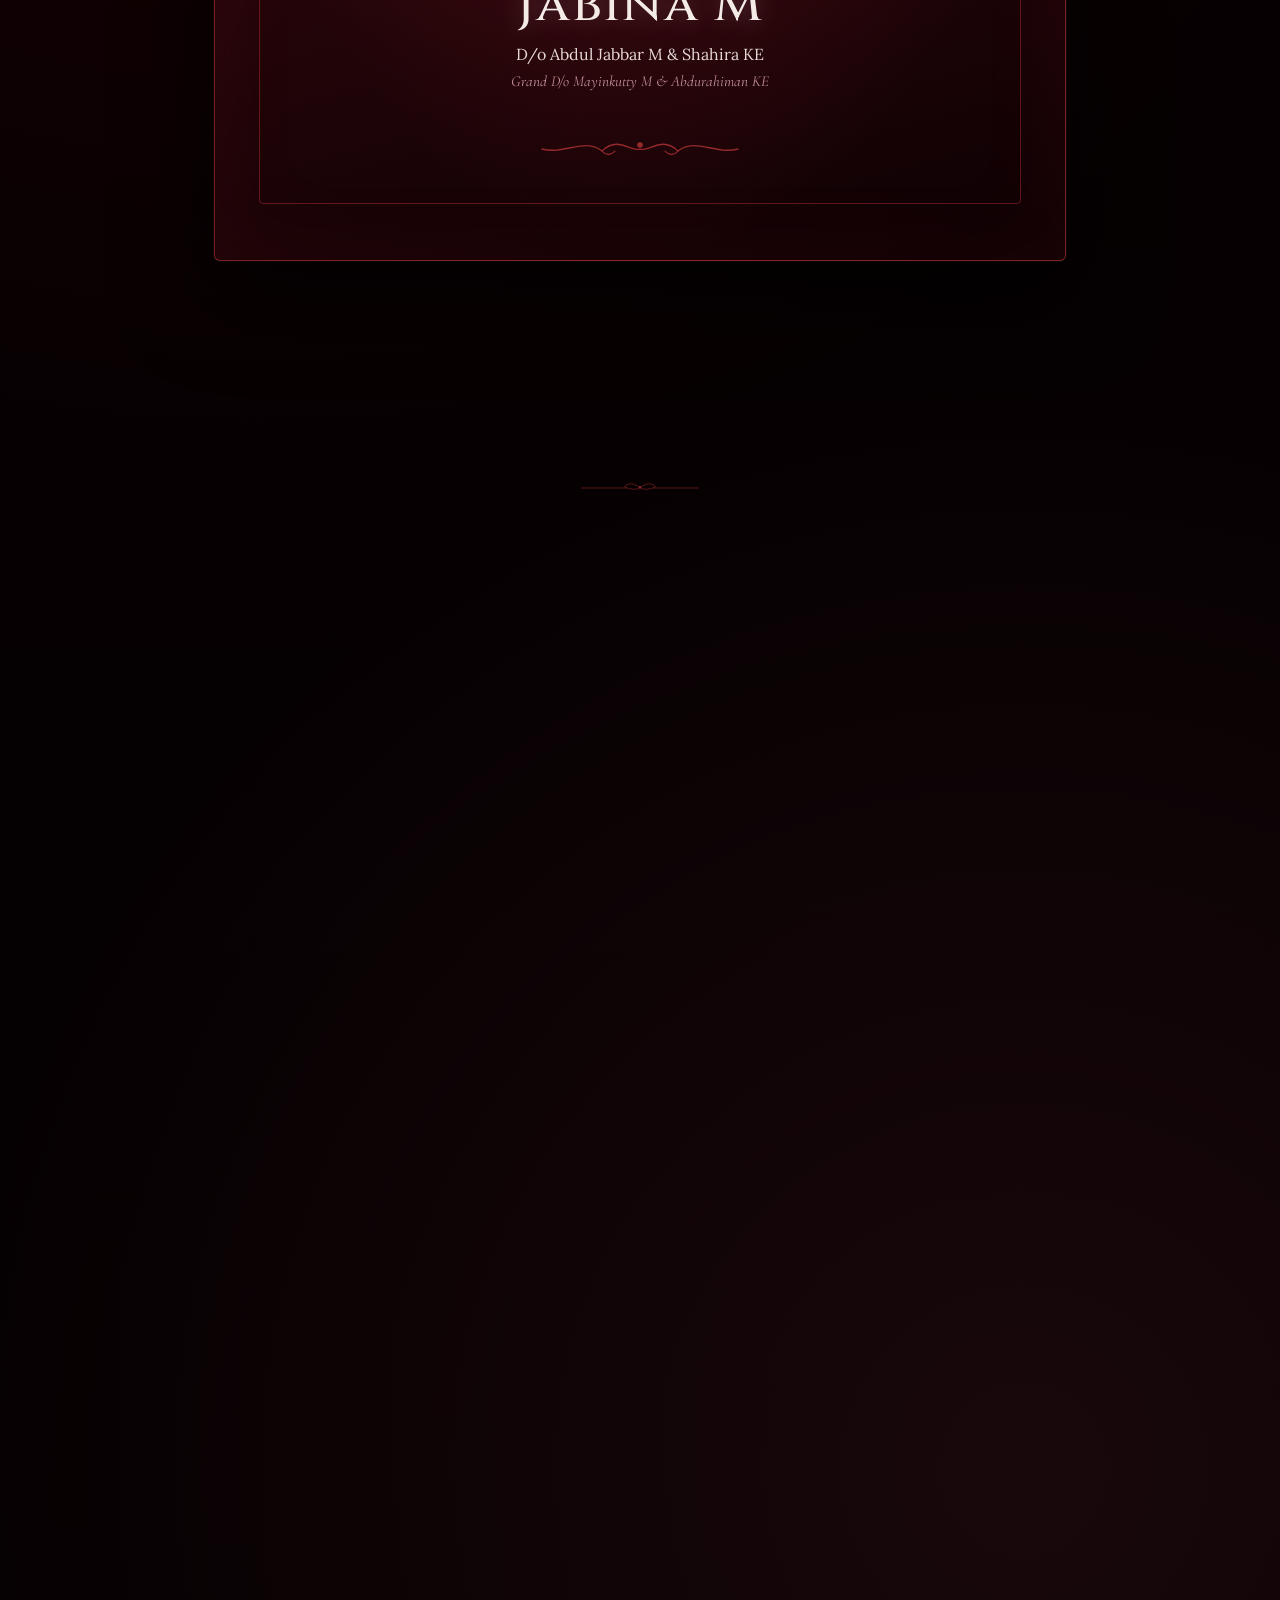
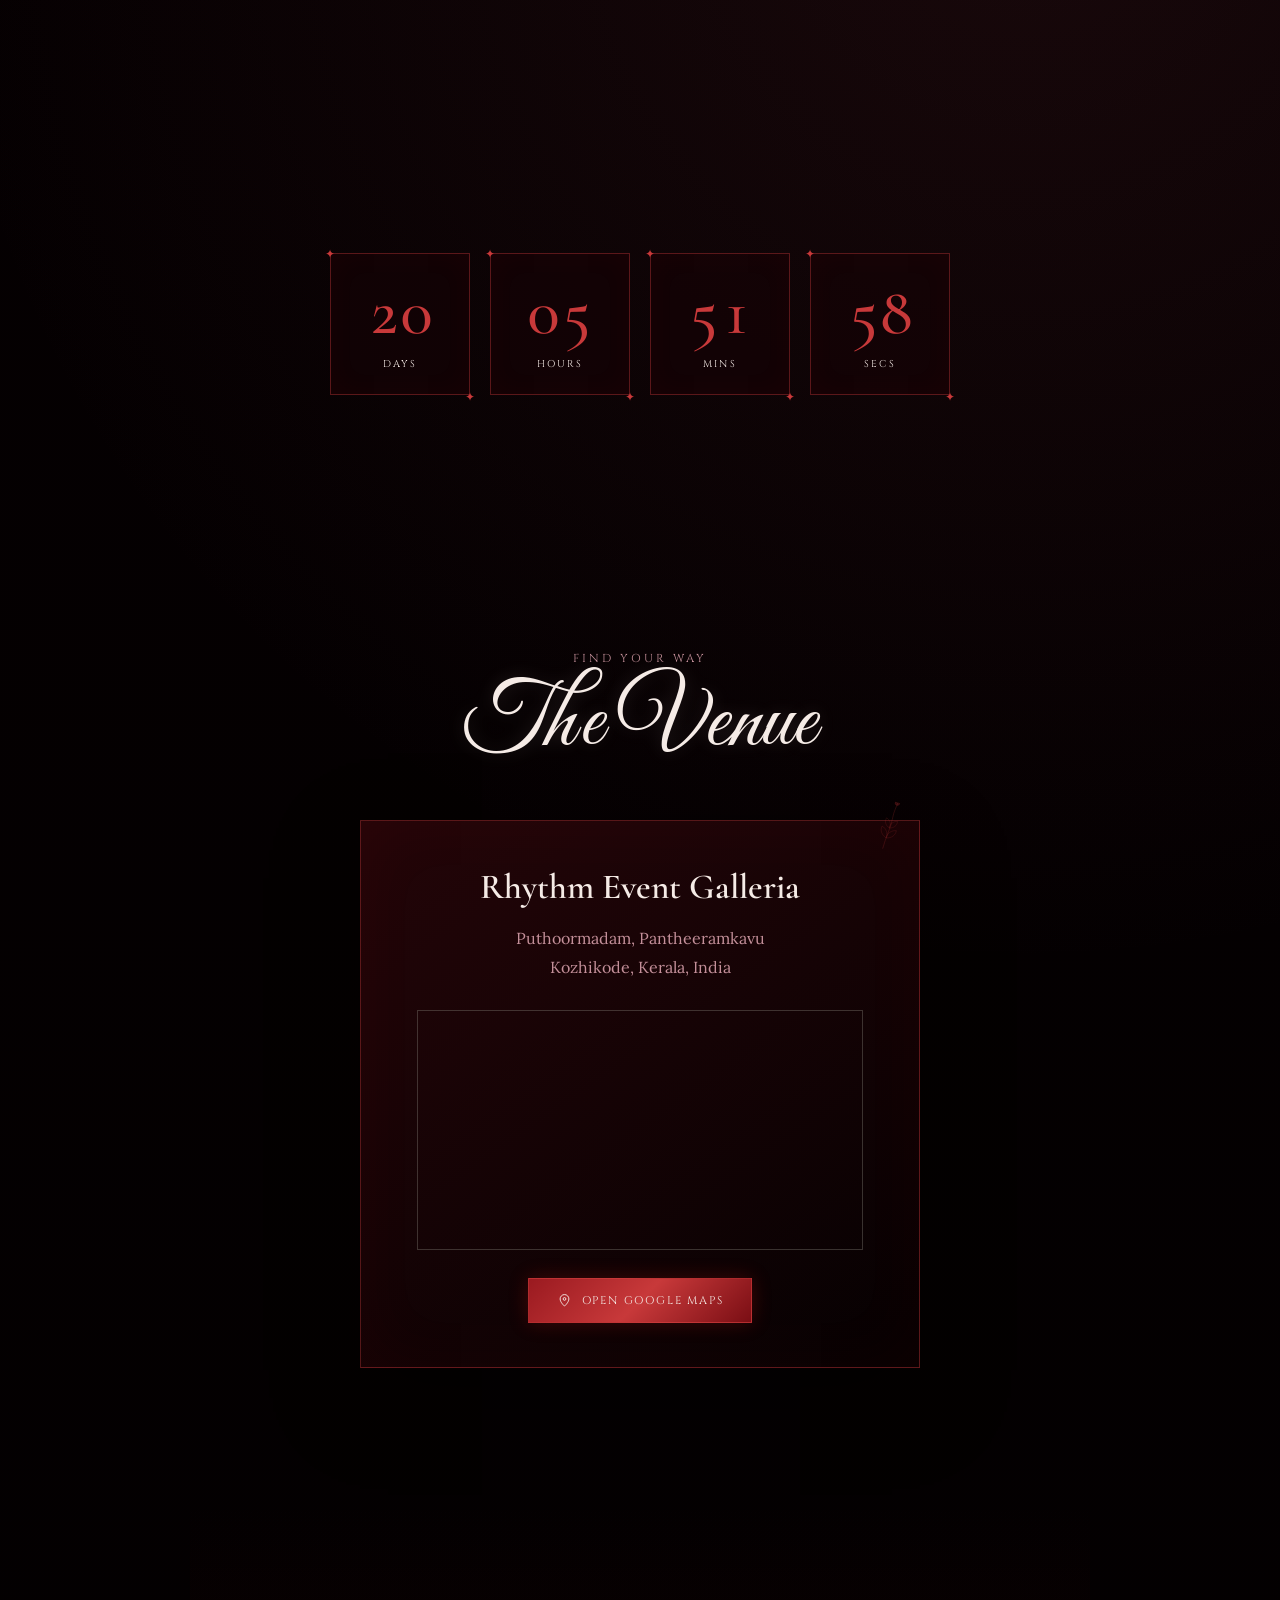
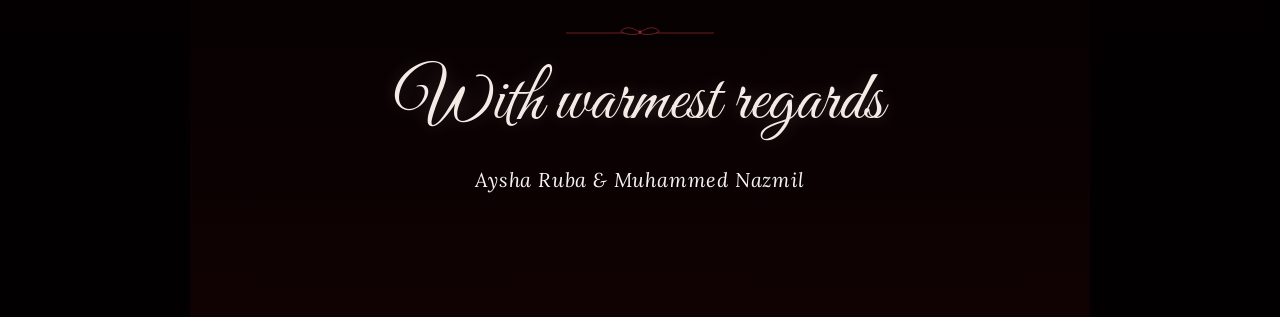
==== commit 111b8e19: "Comment out Wishing Box section in index.html" ====
--- a/index.html
+++ b/index.html
@@ -336,7 +336,7 @@
     </div>
   </section>
 
-  <!-- ============ WISHING BOX ============ -->
+  <!-- ============ WISHING BOX (COMMENTED OUT) ============
   <section class="section wish-section" id="wishes">
     <p class="section-eyebrow">Send Your Blessings</p>
     <h2 class="section-title">Wishing Box</h2>
@@ -395,6 +395,7 @@
       </div>
     </div>
   </section>
+  ============ END WISHING BOX ============ -->
 
   <!-- ============ THANK YOU ============ -->
   <footer class="section thankyou">
